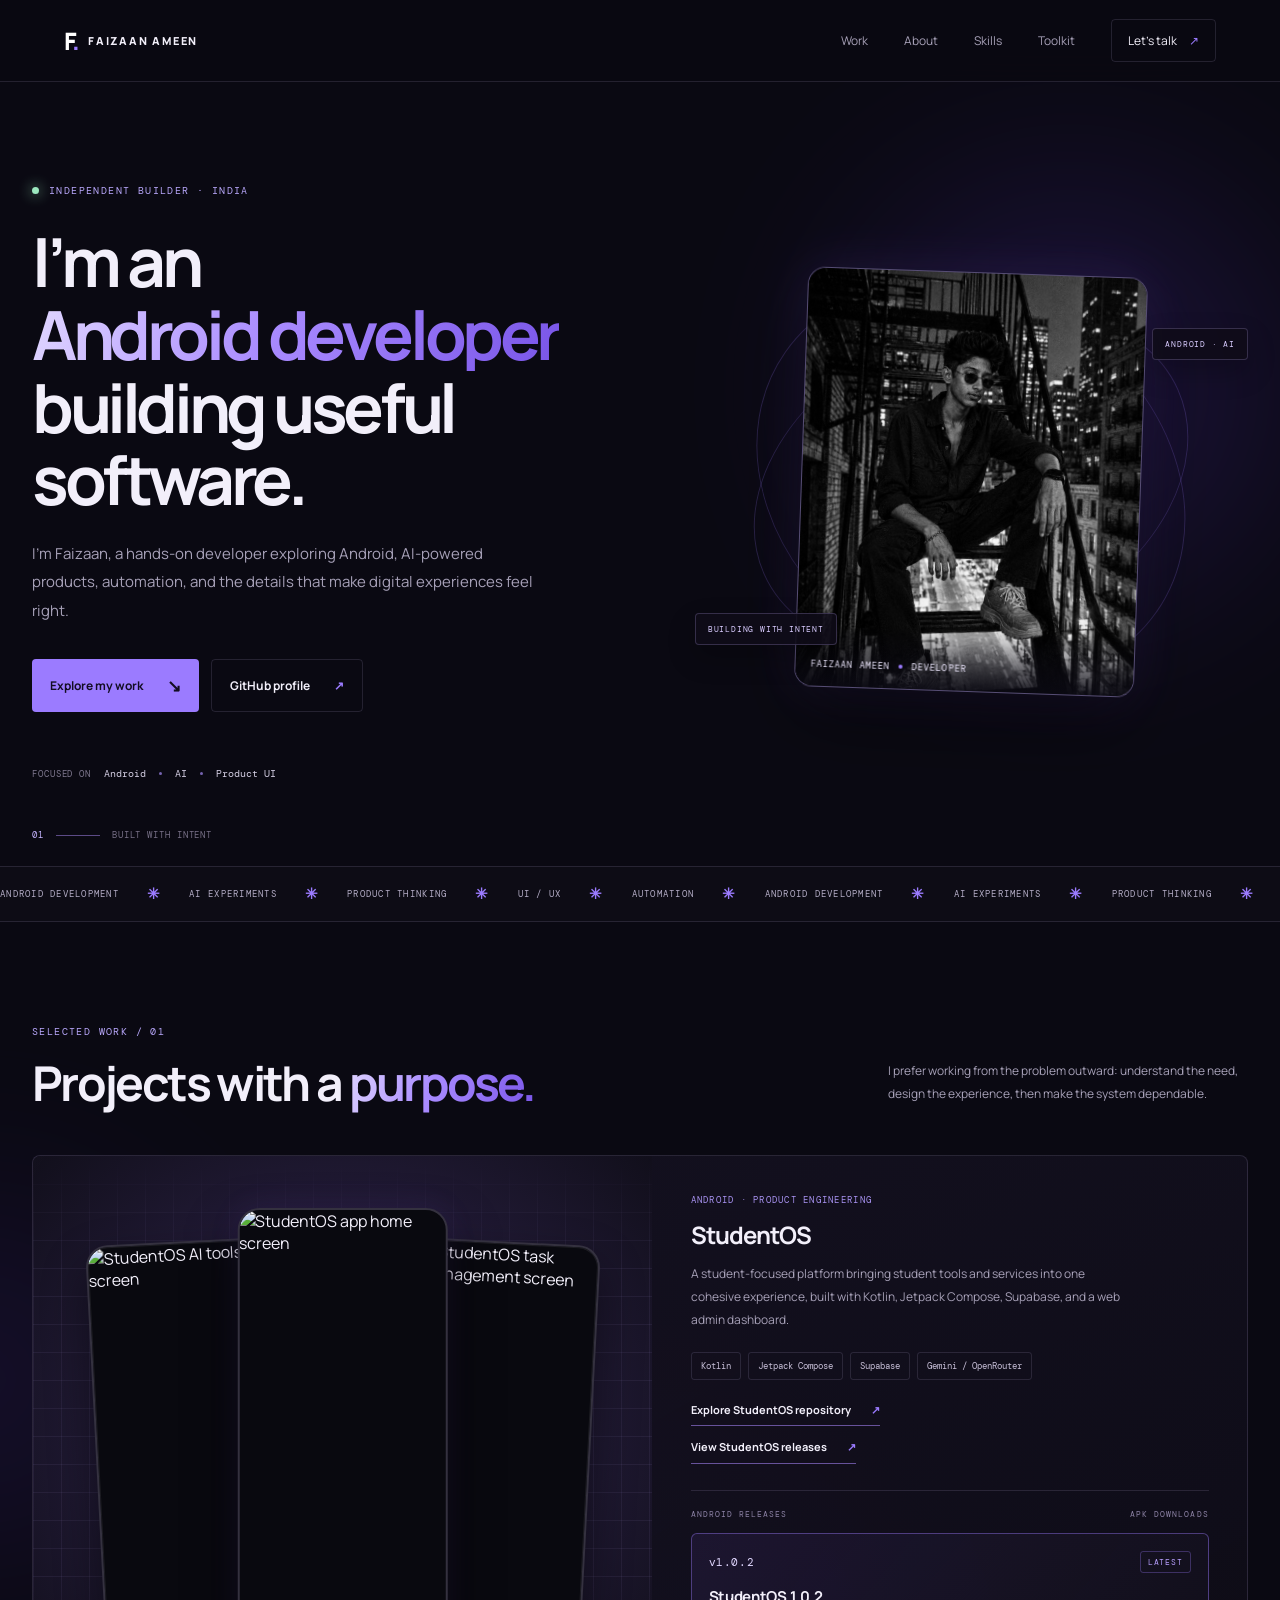
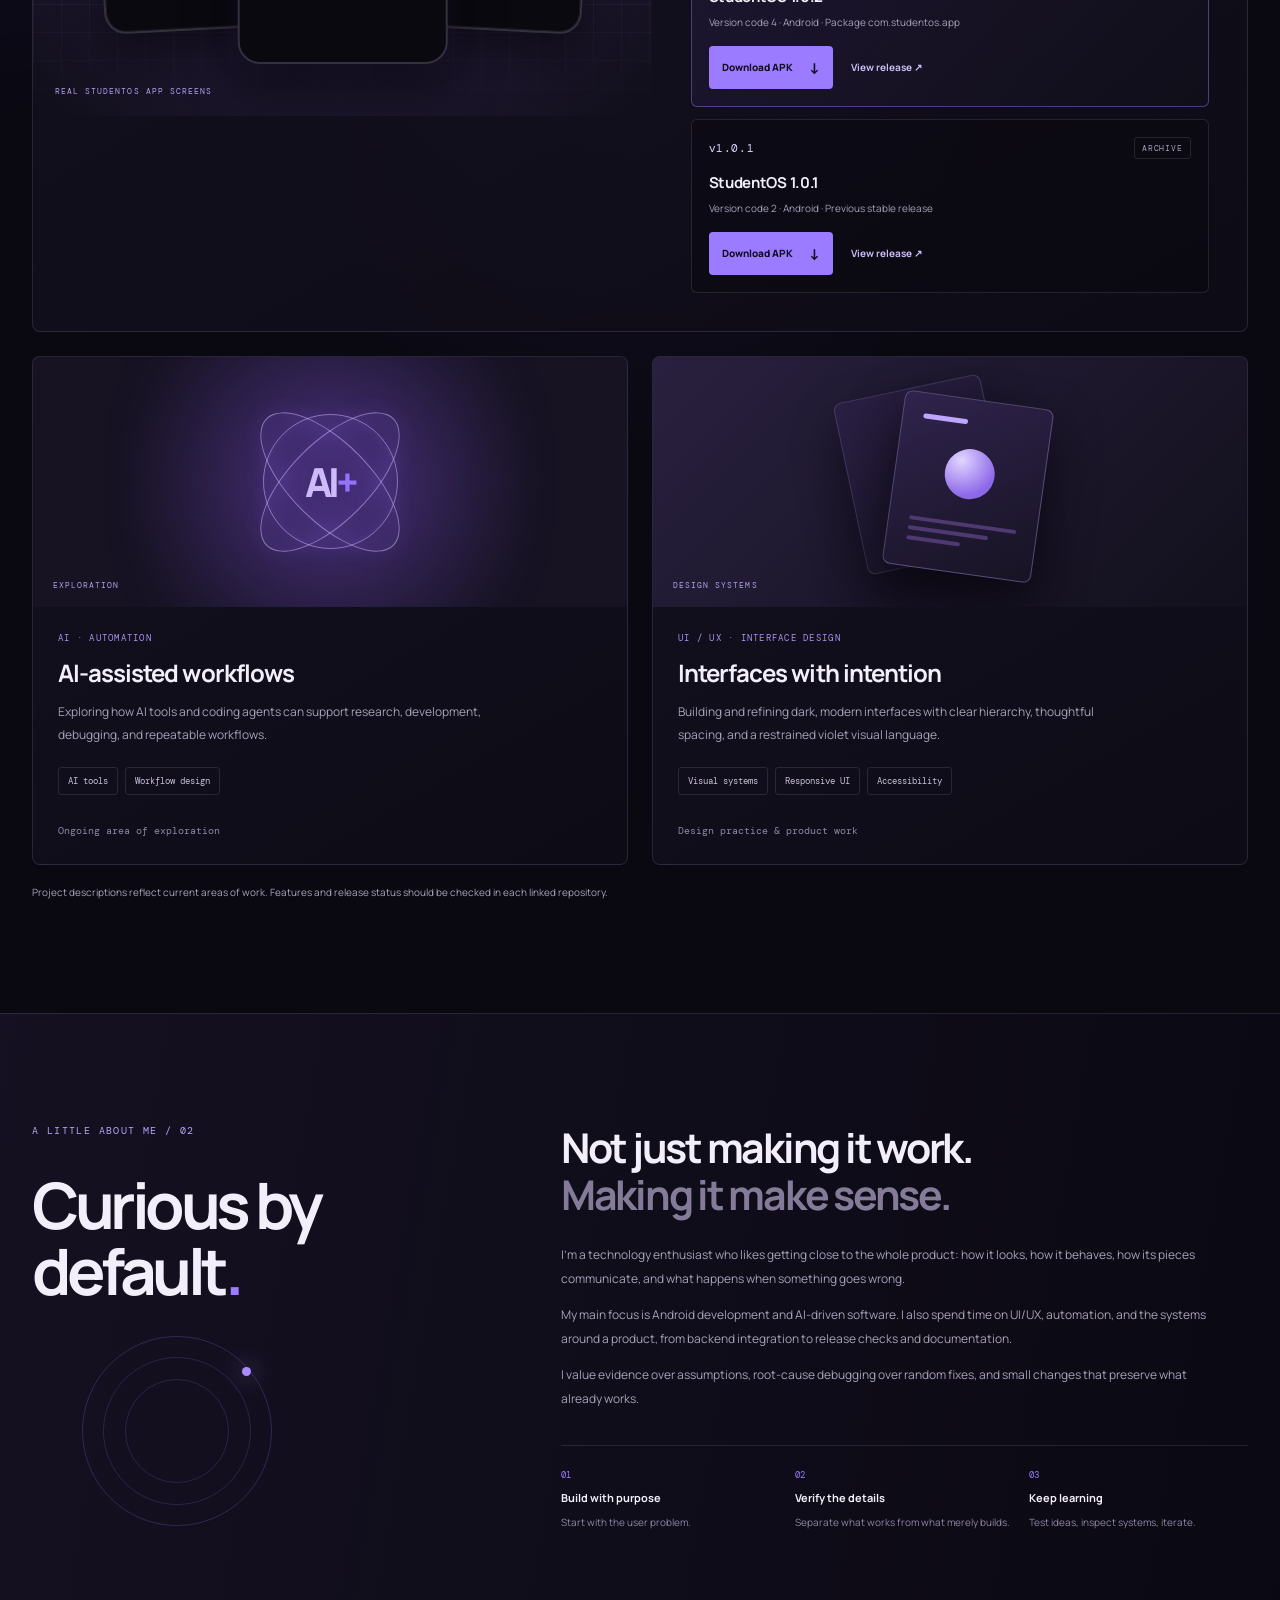
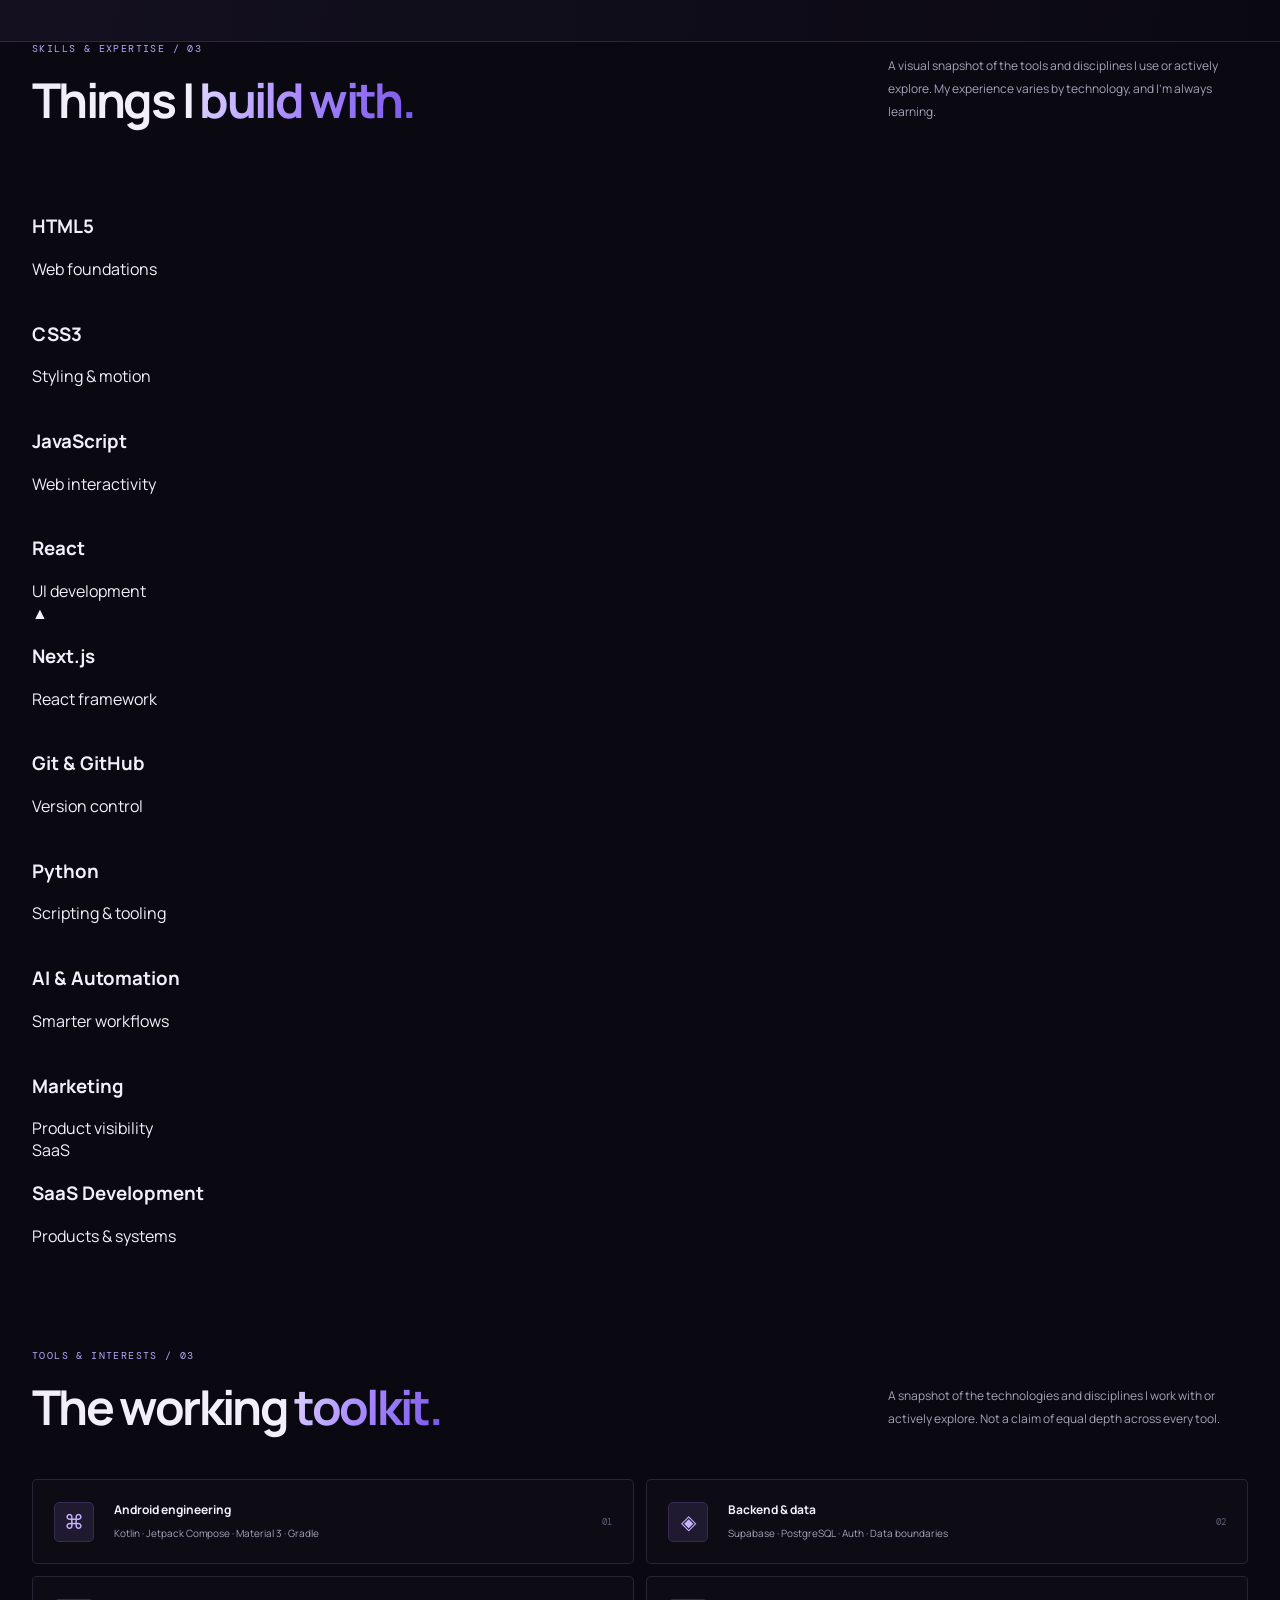
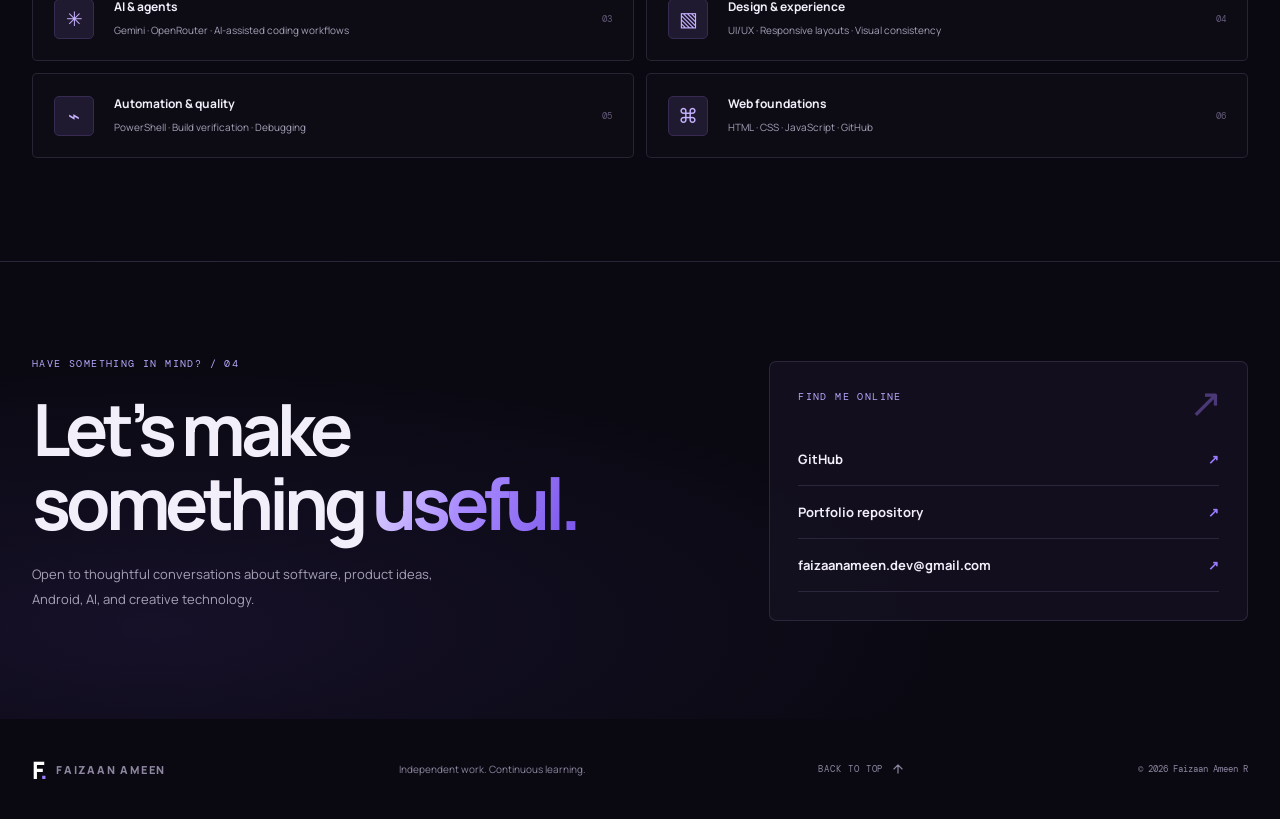
==== index.html @ b7fb7182 "Add animated skills and expertise section" ====
<!doctype html>
<html lang="en">
<head>
  <meta charset="utf-8">
  <meta name="viewport" content="width=device-width, initial-scale=1">
  <meta name="theme-color" content="#0a0912">
  <meta name="color-scheme" content="dark">
  <title>Faizaan Ameen R — Software Developer, AI Builder & Product Designer</title>
  <meta name="description" content="Faizaan Ameen R is a software developer and technology builder focused on Android apps, AI-powered tools, automation, and thoughtful digital experiences. Explore StudentOS and selected work.">
  <meta name="author" content="Faizaan Ameen R">
  <meta name="robots" content="index, follow, max-image-preview:large">
  <link rel="canonical" href="https://faizaan-ameen-r.vercel.app/">
  <link rel="icon" href="favicon.svg" type="image/svg+xml">
  <link rel="preconnect" href="https://fonts.googleapis.com">
  <link rel="preconnect" href="https://fonts.gstatic.com" crossorigin>
  <link href="https://fonts.googleapis.com/css2?family=DM+Mono:wght@400;500&family=Manrope:wght@400;500;600;700;800&display=swap" rel="stylesheet">
  <link rel="stylesheet" href="styles.css">
  <meta property="og:type" content="website">
  <meta property="og:title" content="Faizaan Ameen R — Building useful things with code">
  <meta property="og:description" content="Android development, AI experiments, automation, and product-focused UI/UX.">
  <meta property="og:url" content="https://faizaan-ameen-r.vercel.app/">
  <meta property="og:image" content="https://faizaan-ameen-r.vercel.app/social-preview.svg">
  <meta name="twitter:card" content="summary_large_image">
  <meta name="twitter:title" content="Faizaan Ameen R — Software Developer">
  <meta name="twitter:description" content="Building useful software across Android, AI, automation, and design.">
  <script type="application/ld+json">
  {
    "@context": "https://schema.org",
    "@type": "Person",
    "name": "Faizaan Ameen R",
    "url": "https://faizaan-ameen-r.vercel.app/",
    "description": "Software developer and technology enthusiast focused on Android development, AI projects, automation, and UI/UX design.",
    "knowsAbout": ["Android development", "Kotlin", "Jetpack Compose", "Artificial intelligence", "Software automation", "User interface design", "User experience design"],
    "sameAs": ["https://github.com/faizaanameenr", "https://github.com/faizaanameenr/Faizaan-Ameen"],
    "mainEntityOfPage": {"@type": "WebPage", "@id": "https://faizaan-ameen-r.vercel.app/"}
  }
  </script>
</head>
<body>
  <div class="ambient ambient-one"></div>
  <div class="ambient ambient-two"></div>
  <header class="topbar">
    <a class="brand" href="#home" aria-label="Faizaan Ameen R home"><span class="brand-mark">F<span>.</span></span><span>FAIZAAN AMEEN</span></a>
    <nav class="nav" id="nav">
      <a href="#work">Work</a><a href="#about">About</a><a href="#skills-expertise">Skills</a><a href="#toolkit">Toolkit</a><a href="#contact" class="nav-contact">Let’s talk <span>↗</span></a>
    </nav>
    <button class="menu-toggle" id="menu-toggle" aria-label="Toggle navigation" aria-expanded="false"><span></span><span></span></button>
  </header>
  <main>
    <section class="hero section-wrap" id="home">
      <div class="hero-copy">
        <div class="eyebrow"><span class="status-dot"></span> INDEPENDENT BUILDER · INDIA</div>
        <h1 class="hero-heading">I’m <span id="rotating-article">an</span> <span class="gradient-text role-rotator" id="rotating-role" aria-label="Android developer">Android developer</span><br>building useful software.</h1>
        <p class="hero-lede">I’m Faizaan, a hands-on developer exploring Android, AI-powered products, automation, and the details that make digital experiences feel right.</p>
        <div class="hero-actions"><a class="button button-primary" href="#work">Explore my work <span>↘</span></a><a class="button button-quiet" href="https://github.com/faizaanameenr" target="_blank" rel="noreferrer">GitHub profile <span>↗</span></a></div>
        <div class="hero-meta"><span>FOCUSED ON</span><span>Android</span><i></i><span>AI</span><i></i><span>Product UI</span></div>
      </div>
      <div class="hero-art hero-portrait" aria-label="Portrait of Faizaan Ameen">
        <span class="portrait-orbit portrait-orbit-one" aria-hidden="true"></span>
        <span class="portrait-orbit portrait-orbit-two" aria-hidden="true"></span>
        <div class="portrait-frame">
          <img src="images/faizaan-portrait.jpeg" alt="Faizaan Ameen, software developer" width="1023" height="1537" fetchpriority="high">
          <span class="portrait-caption">FAIZAAN AMEEN <i></i> DEVELOPER</span>
        </div>
        <span class="portrait-float portrait-float-top">ANDROID · AI</span>
        <span class="portrait-float portrait-float-bottom">BUILDING WITH INTENT</span>
      </div>
      <div class="hero-index"><span>01</span><span class="index-line"></span><span>BUILT WITH INTENT</span></div>
    </section>
    <section class="ticker" aria-label="Areas of interest"><div class="ticker-track"><span>ANDROID DEVELOPMENT</span><b>✳</b><span>AI EXPERIMENTS</span><b>✳</b><span>PRODUCT THINKING</span><b>✳</b><span>UI / UX</span><b>✳</b><span>AUTOMATION</span><b>✳</b><span>ANDROID DEVELOPMENT</span><b>✳</b><span>AI EXPERIMENTS</span><b>✳</b><span>PRODUCT THINKING</span><b>✳</b><span>UI / UX</span><b>✳</b><span>AUTOMATION</span><b>✳</b></div></section>
    <section class="section-wrap work-section" id="work">
      <div class="section-heading"><div><div class="eyebrow">SELECTED WORK / 01</div><h2>Projects with a <span class="gradient-text">purpose.</span></h2></div><p>I prefer working from the problem outward: understand the need, design the experience, then make the system dependable.</p></div>
      <div class="project-grid">
        <article class="project-card project-featured">
          <div class="project-visual student-visual student-showcase"><div class="visual-grid"></div><div class="student-device student-device-main"><img src="https://raw.githubusercontent.com/faizaanameenr/StudentOS/main/01_Home.png" alt="StudentOS app home screen" loading="lazy" decoding="async"></div><div class="student-device student-device-side"><img src="https://raw.githubusercontent.com/faizaanameenr/StudentOS/main/08_AI.png" alt="StudentOS AI tools screen" loading="lazy" decoding="async"></div><div class="student-device student-device-back"><img src="https://raw.githubusercontent.com/faizaanameenr/StudentOS/main/05_Tasks.png" alt="StudentOS task management screen" loading="lazy" decoding="async"></div><span class="visual-label">REAL STUDENTOS APP SCREENS</span></div>
          <div class="project-info"><div class="project-type">ANDROID · PRODUCT ENGINEERING</div><h3>StudentOS</h3><p>A student-focused platform bringing student tools and services into one cohesive experience, built with Kotlin, Jetpack Compose, Supabase, and a web admin dashboard.</p><div class="tag-row"><span>Kotlin</span><span>Jetpack Compose</span><span>Supabase</span><span>Gemini / OpenRouter</span></div>
            <div class="student-links"><a class="text-link" href="https://github.com/faizaanameenr/StudentOS" target="_blank" rel="noreferrer">Explore StudentOS repository <span>↗</span></a><a class="text-link" href="https://github.com/faizaanameenr/StudentOS/releases" target="_blank" rel="noopener noreferrer">View StudentOS releases <span>↗</span></a></div>
            <section class="release-list" aria-label="StudentOS Android releases"><div class="release-heading"><span>ANDROID RELEASES</span><span>APK DOWNLOADS</span></div>
              <article class="release-card release-current"><div class="release-topline"><span class="release-version">v1.0.2</span><span class="release-status">LATEST</span></div><h4>StudentOS 1.0.2</h4><p>Version code 4 · Android · Package com.studentos.app</p><div class="release-actions"><a class="release-download" href="https://github.com/faizaanameenr/StudentOS/releases/download/Release/StudentOS-v1.0.2-release.apk" download="StudentOS-v1.0.2-release.apk">Download APK <span>↓</span></a><a class="release-source" href="https://github.com/faizaanameenr/StudentOS/releases/tag/Release" target="_blank" rel="noopener noreferrer">View release ↗</a></div></article>
              <article class="release-card"><div class="release-topline"><span class="release-version">v1.0.1</span><span class="release-status release-archived">ARCHIVE</span></div><h4>StudentOS 1.0.1</h4><p>Version code 2 · Android · Previous stable release</p><div class="release-actions"><a class="release-download" href="https://github.com/faizaanameenr/StudentOS/releases/download/V1.0.1/StudentOS-v1.0.1-release.apk" download="StudentOS-v1.0.1-release.apk">Download APK <span>↓</span></a><a class="release-source" href="https://github.com/faizaanameenr/StudentOS/releases/tag/V1.0.1" target="_blank" rel="noopener noreferrer">View release ↗</a></div></article>
            </section>
          </div>
        </article>
        <article class="project-card"><div class="project-visual ai-visual"><div class="ai-glow"></div><div class="ai-orb orb-1"></div><div class="ai-orb orb-2"></div><div class="ai-orb orb-3"></div><div class="ai-center">AI<span>+</span></div><span class="visual-label">EXPLORATION</span></div><div class="project-info"><div class="project-type">AI · AUTOMATION</div><h3>AI-assisted workflows</h3><p>Exploring how AI tools and coding agents can support research, development, debugging, and repeatable workflows.</p><div class="tag-row"><span>AI tools</span><span>Workflow design</span></div><span class="project-note">Ongoing area of exploration</span></div></article>
        <article class="project-card"><div class="project-visual design-visual"><div class="design-panel panel-back"></div><div class="design-panel panel-front"><div class="design-top"></div><div class="design-circle"></div><div class="design-bars"><i></i><i></i><i></i></div></div><span class="visual-label">DESIGN SYSTEMS</span></div><div class="project-info"><div class="project-type">UI / UX · INTERFACE DESIGN</div><h3>Interfaces with intention</h3><p>Building and refining dark, modern interfaces with clear hierarchy, thoughtful spacing, and a restrained violet visual language.</p><div class="tag-row"><span>Visual systems</span><span>Responsive UI</span><span>Accessibility</span></div><span class="project-note">Design practice & product work</span></div></article>
      </div>
      <p class="disclaimer">Project descriptions reflect current areas of work. Features and release status should be checked in each linked repository.</p>
    </section>
    <section class="about-section" id="about"><div class="section-wrap about-layout"><div class="about-label"><div class="eyebrow">A LITTLE ABOUT ME / 02</div><div class="about-big">Curious by<br>default<span>.</span></div><div class="about-orbit"><div></div></div></div><div class="about-copy"><h2>Not just making it work.<br><span class="muted-heading">Making it make sense.</span></h2><p>I’m a technology enthusiast who likes getting close to the whole product: how it looks, how it behaves, how its pieces communicate, and what happens when something goes wrong.</p><p>My main focus is Android development and AI-driven software. I also spend time on UI/UX, automation, and the systems around a product, from backend integration to release checks and documentation.</p><p>I value evidence over assumptions, root-cause debugging over random fixes, and small changes that preserve what already works.</p><div class="principles"><div><span>01</span><strong>Build with purpose</strong><small>Start with the user problem.</small></div><div><span>02</span><strong>Verify the details</strong><small>Separate what works from what merely builds.</small></div><div><span>03</span><strong>Keep learning</strong><small>Test ideas, inspect systems, iterate.</small></div></div></div></div></section>
    <section class="section-wrap skills-section" id="skills-expertise">
      <div class="section-heading"><div><div class="eyebrow">SKILLS & EXPERTISE / 03</div><h2>Things I <span class="gradient-text">build with.</span></h2></div><p>A visual snapshot of the tools and disciplines I use or actively explore. My experience varies by technology, and I’m always learning.</p></div>
      <div class="skills-grid" aria-label="Skills and technologies">
        <article class="skill-tile"><div class="skill-icon-wrap"><img src="https://shayan-c.vercel.app/assets/html-DPYytYxG.gif" alt="" loading="lazy"></div><h3>HTML5</h3><span>Web foundations</span></article>
        <article class="skill-tile"><div class="skill-icon-wrap"><img src="https://shayan-c.vercel.app/assets/css-B-6ZHJJo.gif" alt="" loading="lazy"></div><h3>CSS3</h3><span>Styling & motion</span></article>
        <article class="skill-tile"><div class="skill-icon-wrap"><img src="https://shayan-c.vercel.app/assets/js-CNM2BHZq.gif" alt="" loading="lazy"></div><h3>JavaScript</h3><span>Web interactivity</span></article>
        <article class="skill-tile"><div class="skill-icon-wrap"><img src="https://shayan-c.vercel.app/assets/react-uiZ1g1cn.gif" alt="" loading="lazy"></div><h3>React</h3><span>UI development</span></article>
        <article class="skill-tile"><div class="skill-icon-wrap skill-icon-text" aria-hidden="true">▲</div><h3>Next.js</h3><span>React framework</span></article>
        <article class="skill-tile"><div class="skill-icon-wrap"><img src="https://shayan-c.vercel.app/assets/git-EvqYwX1L.gif" alt="" loading="lazy"></div><h3>Git & GitHub</h3><span>Version control</span></article>
        <article class="skill-tile"><div class="skill-icon-wrap"><img src="https://shayan-c.vercel.app/assets/python-BorJmzTp.gif" alt="" loading="lazy"></div><h3>Python</h3><span>Scripting & tooling</span></article>
        <article class="skill-tile"><div class="skill-icon-wrap"><img src="https://shayan-c.vercel.app/assets/automation-Kkie59Uw.gif" alt="" loading="lazy"></div><h3>AI & Automation</h3><span>Smarter workflows</span></article>
        <article class="skill-tile"><div class="skill-icon-wrap"><img src="https://shayan-c.vercel.app/assets/marketing-Ho-eUOgy.gif" alt="" loading="lazy"></div><h3>Marketing</h3><span>Product visibility</span></article>
        <article class="skill-tile"><div class="skill-icon-wrap skill-icon-text skill-icon-saas" aria-hidden="true">SaaS</div><h3>SaaS Development</h3><span>Products & systems</span></article>
      </div>
    </section>
    <section class="section-wrap toolkit-section" id="toolkit"><div class="section-heading"><div><div class="eyebrow">TOOLS & INTERESTS / 03</div><h2>The working <span class="gradient-text">toolkit.</span></h2></div><p>A snapshot of the technologies and disciplines I work with or actively explore. Not a claim of equal depth across every tool.</p></div><div class="toolkit-grid"><div class="toolkit-card"><div class="tool-icon">⌘</div><div><h3>Android engineering</h3><p>Kotlin · Jetpack Compose · Material 3 · Gradle</p></div><span>01</span></div><div class="toolkit-card"><div class="tool-icon">◈</div><div><h3>Backend & data</h3><p>Supabase · PostgreSQL · Auth · Data boundaries</p></div><span>02</span></div><div class="toolkit-card"><div class="tool-icon">✳</div><div><h3>AI & agents</h3><p>Gemini · OpenRouter · AI-assisted coding workflows</p></div><span>03</span></div><div class="toolkit-card"><div class="tool-icon">▧</div><div><h3>Design & experience</h3><p>UI/UX · Responsive layouts · Visual consistency</p></div><span>04</span></div><div class="toolkit-card"><div class="tool-icon">⌁</div><div><h3>Automation & quality</h3><p>PowerShell · Build verification · Debugging</p></div><span>05</span></div><div class="toolkit-card"><div class="tool-icon">⌘</div><div><h3>Web foundations</h3><p>HTML · CSS · JavaScript · GitHub</p></div><span>06</span></div></div></section>
    <section class="contact-section" id="contact"><div class="section-wrap contact-layout"><div><div class="eyebrow">HAVE SOMETHING IN MIND? / 04</div><h2>Let’s make<br>something <span class="gradient-text">useful.</span></h2><p>Open to thoughtful conversations about software, product ideas, Android, AI, and creative technology.</p></div><div class="contact-panel"><span class="contact-orb">↗</span><div class="contact-panel-label">FIND ME ONLINE</div><a href="https://github.com/faizaanameenr" target="_blank" rel="noreferrer">GitHub <span>↗</span></a><a href="https://github.com/faizaanameenr/Faizaan-Ameen" target="_blank" rel="noreferrer">Portfolio repository <span>↗</span></a><a class="contact-email" href="mailto:faizaanameen.dev@gmail.com">faizaanameen.dev@gmail.com <span>↗</span></a></div></div></section>
  </main>
  <footer class="footer section-wrap"><a class="brand" href="#home"><span class="brand-mark">F<span>.</span></span><span>FAIZAAN AMEEN</span></a><span>Independent work. Continuous learning.</span><a href="#home" class="back-to-top">BACK TO TOP <svg aria-hidden="true" viewBox="0 0 24 24" width="14" height="14" fill="none" stroke="currentColor" stroke-width="2" stroke-linecap="round" stroke-linejoin="round"><path d="M12 19V5M5 12l7-7 7 7"/></svg></a><small>© <span id="year"></span> Faizaan Ameen R</small></footer>
  <script src="script.js"></script>
</body>
</html>
---- styles.css ----
@import url('https://fonts.googleapis.com/css2?family=DM+Mono:wght@400;500&family=Manrope:wght@400;500;600;700;800&display=swap');
:root{--bg:#0a0912;--panel:#13111e;--panel2:#191526;--line:rgba(214,202,255,.13);--text:#f2effa;--muted:#a7a1b8;--violet:#9b7bff;--violet2:#6d4ce3;--mint:#c7f5dc;--mono:'DM Mono',monospace;--sans:'Manrope',sans-serif}
*{box-sizing:border-box}html{scroll-behavior:smooth;scroll-padding-top:100px}body{margin:0;background:var(--bg);color:var(--text);font-family:var(--sans);overflow-x:hidden}a{color:inherit;text-decoration:none}::selection{background:#6f50d8;color:white}.ambient{position:absolute;pointer-events:none;filter:blur(100px);opacity:.18;z-index:-1;border-radius:50%}.ambient-one{width:420px;height:420px;right:0;top:180px;background:#6339d8}.ambient-two{width:360px;height:360px;left:-200px;top:1200px;background:#482a98}.topbar{height:82px;padding:0 max(5vw,24px);display:flex;align-items:center;justify-content:space-between;border-bottom:1px solid var(--line);position:sticky;top:0;z-index:10;background:rgba(10,9,18,.82);backdrop-filter:blur(20px)}.brand{display:inline-flex;align-items:center;gap:11px;font-size:11px;letter-spacing:.16em;font-weight:800}.brand-mark{font-size:24px;letter-spacing:-.1em;color:#fff}.brand-mark span{color:var(--violet)}.nav{display:flex;align-items:center;gap:36px;color:var(--muted);font-size:12px}.nav a{transition:color .2s}.nav a:hover,.nav a:focus-visible{color:white}.nav-contact{padding:12px 16px;border:1px solid var(--line);border-radius:4px;color:var(--text)!important}.nav-contact span{color:var(--violet);margin-left:10px}.menu-toggle{display:none;background:none;border:0}.section-wrap{width:min(1160px,90%);margin-inline:auto}.hero{min-height:690px;padding:110px 0 80px;display:grid;grid-template-columns:1.08fr .92fr;align-items:center;position:relative}.eyebrow,.tiny-label,.project-type,.contact-panel-label{font-family:var(--mono);font-size:10px;letter-spacing:.14em;color:#b7a6f9}.eyebrow{display:flex;align-items:center;gap:10px}.status-dot{width:7px;height:7px;background:#9ce8bf;border-radius:50%;box-shadow:0 0 14px #9ce8bf}.hero h1{font-size:clamp(46px,6.2vw,78px);line-height:1.07;letter-spacing:-.065em;margin:28px 0 24px;font-weight:700}.gradient-text{background:linear-gradient(110deg,#e1d7ff 0%,#a98bff 45%,#7955e8 100%);-webkit-background-clip:text;background-clip:text;color:transparent}.hero-lede{font-size:15px;line-height:1.9;color:var(--muted);max-width:510px}.hero-actions{display:flex;gap:12px;margin-top:34px;flex-wrap:wrap}.button{display:inline-flex;align-items:center;gap:24px;padding:15px 18px;font-size:12px;font-weight:700;border-radius:4px;transition:transform .2s,border-color .2s}.button:hover{transform:translateY(-2px)}.button-primary{background:var(--violet);color:#120d22}.button-primary span{font-size:17px}.button-quiet{border:1px solid var(--line);color:var(--text)}.button-quiet span{color:var(--violet)}.hero-meta{display:flex;align-items:center;gap:13px;margin-top:55px;font-family:var(--mono);font-size:10px;color:#d6d0e5}.hero-meta>span:first-child{color:#7f788f;font-size:9px;letter-spacing:.1em}.hero-meta i{width:3px;height:3px;background:#7563b0;border-radius:50%}.hero-art{height:420px;position:relative;display:grid;place-items:center}.orbit{position:absolute;border:1px solid rgba(170,143,255,.2);border-radius:50%;transform:rotate(-28deg)}.orbit-a{width:390px;height:250px}.orbit-b{width:300px;height:400px;transform:rotate(44deg)}.core-card{position:relative;z-index:2;width:280px;min-height:300px;padding:20px;background:linear-gradient(145deg,rgba(37,31,57,.94),rgba(17,14,27,.96));border:1px solid rgba(194,174,255,.28);border-radius:10px;box-shadow:0 25px 100px rgba(93,61,196,.2),inset 0 1px rgba(255,255,255,.05);transform:rotate(3deg)}.core-top,.core-bottom{display:flex;justify-content:space-between;align-items:center}.tiny-label{font-size:8px;letter-spacing:.1em}.live-pill{font:8px var(--mono);color:#a4e4c0;border:1px solid rgba(164,228,192,.2);padding:5px 7px;border-radius:20px}.live-pill b{display:inline-block;width:5px;height:5px;border-radius:50%;background:#a4e4c0;margin-right:5px}.core-symbol{font-size:74px;font-weight:800;letter-spacing:-.12em;margin-top:32px;line-height:1;background:linear-gradient(145deg,#fff,#9b7bff 70%);color:transparent;background-clip:text}.core-symbol span{font-size:30px;letter-spacing:-.05em}.core-title{font-size:19px;font-weight:800;margin-top:16px}.core-card p{font-size:10px;color:var(--muted);line-height:1.7}.core-line{height:3px;background:#312746;margin:24px 0 17px;border-radius:5px;overflow:hidden}.core-line span{display:block;width:62%;height:100%;background:linear-gradient(90deg,#7552df,#c1a9ff)}.core-bottom{font:8px var(--mono);color:#827b98;letter-spacing:.05em}.float-tag{position:absolute;z-index:3;font:9px var(--mono);letter-spacing:.08em;background:#171323;border:1px solid var(--line);padding:11px 13px;border-radius:3px;box-shadow:0 12px 30px #08060e}.tag-one{top:64px;left:4px;transform:rotate(-5deg)}.tag-two{right:-3px;bottom:64px;transform:rotate(4deg)}.art-cross{position:absolute;color:#a48aff;font-size:24px}.cross-one{top:34px;right:70px}.cross-two{bottom:52px;left:35px;font-size:16px}.hero-index{position:absolute;bottom:25px;left:0;display:flex;align-items:center;gap:12px;color:#777087;font:9px var(--mono);letter-spacing:.1em}.hero-index>span:first-child{color:#c6b5ff}.index-line{height:1px;width:44px;background:#5c4b87}.ticker{border-block:1px solid var(--line);overflow:hidden;background:rgba(255,255,255,.012);padding:17px 0}.ticker-track{display:flex;align-items:center;justify-content:space-around;gap:28px;min-width:950px;white-space:nowrap;font:9px var(--mono);letter-spacing:.14em;color:#b4adc6;animation:marquee 38s linear infinite}.ticker-track b{color:var(--violet);font-size:15px}@keyframes marquee{to{transform:translateX(-22%)}}.work-section{padding:115px 0}.section-heading{display:flex;justify-content:space-between;align-items:end;gap:40px;margin-bottom:45px}.section-heading h2,.about-copy h2{font-size:clamp(32px,4vw,48px);letter-spacing:-.055em;line-height:1.15;margin:17px 0 0}.section-heading>p{max-width:360px;color:var(--muted);font-size:12px;line-height:1.9;margin:0 0 4px}.project-grid{display:grid;grid-template-columns:1fr 1fr;gap:20px}.project-card{border:1px solid var(--line);background:linear-gradient(150deg,rgba(24,20,37,.8),rgba(14,12,22,.85));border-radius:8px;overflow:hidden;transition:transform .25s,border-color .25s}.project-card:hover{transform:translateY(-4px);border-color:rgba(173,146,255,.4)}.project-featured{grid-column:1/-1;display:grid;grid-template-columns:1.05fr .95fr}.project-visual{height:250px;position:relative;overflow:hidden;display:grid;place-items:center;background:#171323}.project-featured .project-visual{height:auto;min-height:360px}.student-visual{background:radial-gradient(ellipse at 50% 40%,#3e2c69 0%,#201a34 40%,#13101e 80%)}.visual-grid{position:absolute;inset:0;background-image:linear-gradient(rgba(198,176,255,.07) 1px,transparent 1px),linear-gradient(90deg,rgba(198,176,255,.07) 1px,transparent 1px);background-size:28px 28px;mask-image:linear-gradient(transparent,#000 20%,#000 75%,transparent)}.student-window{position:relative;z-index:1;width:76%;height:220px;border:1px solid rgba(213,197,255,.28);background:rgba(16,13,27,.9);border-radius:8px;box-shadow:0 30px 60px #0b0815;transform:perspective(900px) rotateY(-8deg) rotateX(3deg)}.window-bar{height:30px;border-bottom:1px solid var(--line);display:flex;align-items:center;gap:5px;padding:0 10px}.window-bar i{width:5px;height:5px;background:#7d699f;border-radius:50%}.window-bar span{font:8px var(--mono);color:#847b9a;margin-left:8px}.window-body{display:flex;height:calc(100% - 30px)}.window-sidebar{width:40px;border-right:1px solid var(--line);padding:14px 10px;display:flex;flex-direction:column;gap:13px}.window-sidebar b{height:17px;width:17px;background:linear-gradient(135deg,#c4afff,#7852dc);border-radius:5px;margin-bottom:10px}.window-sidebar i{height:4px;width:17px;background:#3a304e;border-radius:3px}.window-content{padding:23px 20px;flex:1}.window-content small{font:7px var(--mono);color:#a88aff;letter-spacing:.1em}.window-content strong{display:block;font-size:23px;line-height:1.2;letter-spacing:-.05em;margin-top:12px}.mini-cards{display:flex;gap:7px;margin-top:19px}.mini-cards span{height:35px;flex:1;border:1px solid #332746;border-radius:4px;background:linear-gradient(145deg,#241b36,#171323)}.visual-label{position:absolute;left:20px;bottom:17px;font:8px var(--mono);letter-spacing:.13em;color:#b1a0e8}.project-info{padding:25px}.project-featured .project-info{padding:35px;align-self:center}.project-type{font-size:9px;color:#a993f3}.project-info h3{font-size:24px;letter-spacing:-.04em;margin:12px 0}.project-info p{font-size:12px;line-height:1.9;color:var(--muted);margin:0 0 20px}.tag-row{display:flex;flex-wrap:wrap;gap:7px;margin-bottom:22px}.tag-row span{font:9px var(--mono);color:#c7bfd8;border:1px solid var(--line);border-radius:3px;padding:7px 9px}.text-link{font-size:11px;font-weight:700;display:inline-flex;gap:20px;border-bottom:1px solid #67529b;padding-bottom:7px}.text-link span{color:var(--violet)}.project-note{font:10px var(--mono);color:#8f87a4}.ai-visual{background:radial-gradient(circle at 50% 50%,#38265d,#171323 65%)}.ai-glow{position:absolute;width:180px;height:180px;background:#8053df;filter:blur(70px);opacity:.3}.ai-orb{position:absolute;border-radius:50%;border:1px solid rgba(209,187,255,.55);box-shadow:inset 0 0 35px rgba(147,109,255,.18),0 0 25px rgba(147,109,255,.1)}.orb-1{width:135px;height:135px}.orb-2{width:180px;height:80px;transform:rotate(45deg)}.orb-3{width:180px;height:80px;transform:rotate(-45deg)}.ai-center{font-size:40px;font-weight:800;letter-spacing:-.1em;color:#e4d9ff}.ai-center span{color:#9d7cff}.design-visual{background:linear-gradient(135deg,#29203f,#12101c)}.design-panel{position:absolute;width:150px;height:175px;border:1px solid rgba(201,180,255,.3);border-radius:8px;background:linear-gradient(150deg,#30234d,#171323);box-shadow:0 25px 50px #0c0913}.panel-back{transform:translate(-26px,-7px) rotate(-12deg);opacity:.65}.panel-front{transform:translate(18px,5px) rotate(8deg);padding:20px}.design-top{width:45px;height:5px;border-radius:5px;background:#bda6ff}.design-circle{width:50px;height:50px;border-radius:50%;background:radial-gradient(circle at 30% 25%,#e1d6ff,#8d68e9 70%);margin:24px auto}.design-bars{display:flex;flex-direction:column;gap:6px}.design-bars i{height:4px;border-radius:4px;background:#4e3a70}.design-bars i:nth-child(2){width:75%}.design-bars i:nth-child(3){width:50%}.disclaimer{font-size:10px;line-height:1.8;color:#777087;margin-top:18px}.about-section{border-block:1px solid var(--line);background:linear-gradient(100deg,rgba(29,23,46,.55),rgba(11,9,18,.4));padding:110px 0}.about-layout{display:grid;grid-template-columns:.8fr 1.2fr;gap:90px}.about-label{position:relative;min-height:400px}.about-big{font-size:clamp(42px,5vw,64px);line-height:1.03;letter-spacing:-.07em;font-weight:700;margin-top:35px;position:relative;z-index:1}.about-big span{color:var(--violet)}.about-orbit{position:absolute;width:190px;height:190px;border:1px solid rgba(162,132,255,.22);border-radius:50%;bottom:5px;left:50px}.about-orbit:before,.about-orbit:after{content:"";position:absolute;inset:20px;border:1px solid rgba(162,132,255,.18);border-radius:50%}.about-orbit:after{inset:42px}.about-orbit div{position:absolute;width:9px;height:9px;top:30px;right:20px;border-radius:50%;background:#a98cff;box-shadow:0 0 25px #a98cff}.about-copy h2{font-size:clamp(28px,3.5vw,41px);margin:0 0 25px}.muted-heading{color:#847b98}.about-copy>p{font-size:12px;line-height:2;color:var(--muted);max-width:650px}.principles{display:grid;grid-template-columns:repeat(3,1fr);gap:15px;border-top:1px solid var(--line);margin-top:34px;padding-top:23px}.principles div{display:flex;flex-direction:column;gap:9px}.principles span{font:9px var(--mono);color:var(--violet)}.principles strong{font-size:11px}.principles small{font-size:10px;color:#8f87a4;line-height:1.7}.toolkit-section{padding:110px 0}.toolkit-grid{display:grid;grid-template-columns:1fr 1fr;gap:10px}.toolkit-card{display:grid;grid-template-columns:45px 1fr auto;gap:15px;align-items:center;padding:21px;border:1px solid var(--line);border-radius:5px;background:rgba(255,255,255,.015);transition:background .2s,border-color .2s}.toolkit-card:hover{background:rgba(143,111,234,.06);border-color:rgba(173,146,255,.3)}.tool-icon{width:40px;height:40px;display:grid;place-items:center;background:#201a31;border:1px solid #382b53;border-radius:5px;color:#c6b2ff;font-size:20px}.toolkit-card h3{font-size:12px;margin:0 0 7px}.toolkit-card p{font-size:10px;color:var(--muted);margin:0;line-height:1.7}.toolkit-card>span{font:9px var(--mono);color:#655b79}.contact-section{padding:95px 0;border-top:1px solid var(--line);background:radial-gradient(ellipse at 12% 80%,rgba(96,62,175,.14),transparent 50%)}.contact-layout{display:grid;grid-template-columns:1.2fr .8fr;gap:70px;align-items:center}.contact-layout h2{font-size:clamp(48px,6vw,72px);line-height:1.03;letter-spacing:-.07em;margin:22px 0}.contact-layout>div:first-child>p{max-width:430px;color:var(--muted);font-size:13px;line-height:1.9}.contact-panel{position:relative;padding:28px;border:1px solid var(--line);background:rgba(21,17,33,.8);border-radius:7px;overflow:hidden}.contact-orb{position:absolute;right:24px;top:12px;font-size:40px;color:#6b50a7;opacity:.65}.contact-panel-label{margin-bottom:30px}.contact-panel>a{display:flex;justify-content:space-between;align-items:center;padding:17px 0;border-bottom:1px solid var(--line);font-size:13px;font-weight:700}.contact-panel>a span{color:var(--violet)}.contact-panel>p{font-size:10px;color:#8d849f;line-height:1.8;margin:20px 0 0}.footer{min-height:100px;display:flex;align-items:center;justify-content:space-between;gap:20px;color:#8e869f;font-size:10px}.footer>a:nth-of-type(2){font:9px var(--mono);letter-spacing:.1em}.footer small{font:9px var(--mono)}@media(max-width:800px){.topbar{height:70px}.nav{gap:20px}.hero{grid-template-columns:1fr;padding-top:80px;min-height:unset}.hero-copy{position:relative;z-index:2}.hero-art{height:370px;margin-top:30px}.hero-index{bottom:15px}.project-featured{grid-template-columns:1fr}.project-featured .project-visual{min-height:300px}.project-featured .project-info{padding:26px}.about-layout{grid-template-columns:1fr;gap:35px}.about-label{min-height:230px}.about-orbit{width:150px;height:150px;left:auto;right:30px;bottom:-10px}.about-copy h2{margin-top:0}.contact-layout{gap:35px}.footer{flex-wrap:wrap;padding-block:25px}.footer>span{display:none}}@media(max-width:560px){.topbar{padding-inline:5%}.brand{font-size:9px}.menu-toggle{display:flex;flex-direction:column;gap:5px;padding:10px;z-index:12}.menu-toggle span{width:22px;height:1px;background:#eee}.nav{display:none;position:absolute;top:69px;left:0;right:0;padding:22px 5%;background:#100d1a;border-bottom:1px solid var(--line);flex-direction:column;align-items:stretch;gap:0}.nav.open{display:flex}.nav a{padding:14px 0}.nav .nav-contact{padding:14px;margin-top:7px}.hero{padding-top:65px}.hero h1{font-size:clamp(42px,12vw,62px)}.hero-lede{font-size:13px}.hero-meta{flex-wrap:wrap;margin-top:38px}.hero-art{height:330px;margin-inline:-15px}.orbit-a{width:320px;height:210px}.orbit-b{height:310px;width:230px}.core-card{width:245px;min-height:280px}.tag-one{left:4px;top:30px}.tag-two{right:0;bottom:30px}.work-section,.toolkit-section{padding:75px 0}.section-heading{display:block;margin-bottom:30px}.section-heading>p{margin-top:18px}.project-grid{grid-template-columns:1fr}.project-featured{grid-column:auto}.project-featured .project-visual{min-height:270px}.project-info{padding:22px}.project-info h3{font-size:21px}.about-section{padding:75px 0}.about-layout{gap:20px}.about-label{min-height:210px}.about-big{font-size:50px;margin-top:25px}.principles{grid-template-columns:1fr;gap:18px}.principles div{display:grid;grid-template-columns:24px 1fr;gap:5px 10px}.principles span{grid-row:span 2}.principles small{grid-column:2}.toolkit-grid{grid-template-columns:1fr}.toolkit-card{padding:16px;grid-template-columns:40px 1fr auto}.toolkit-card p{font-size:9px}.contact-section{padding:75px 0}.contact-layout{grid-template-columns:1fr;gap:35px}.contact-layout h2{font-size:55px}.footer{justify-content:space-between}.footer small{width:100%;padding-top:10px;border-top:1px solid var(--line)}}@media(prefers-reduced-motion:reduce){*,*::before,*::after{scroll-behavior:auto!important;animation-duration:.01ms!important;animation-iteration-count:1!important;transition-duration:.01ms!important}}


/* Motion layer: progressively enhanced, touch-friendly, and reduced-motion aware. */
:root { --pointer-x: 50%; --pointer-y: 30%; }
body { background-image: radial-gradient(600px circle at var(--pointer-x) var(--pointer-y), rgba(139,92,246,.075), transparent 62%); }
a, button, .project-card, .toolkit-card { -webkit-tap-highlight-color: transparent; }
a:focus-visible, button:focus-visible { outline: 2px solid #b6a0ff; outline-offset: 4px; }
.motion-reveal { opacity: 0; transform: translate3d(0, 22px, 0); transition: opacity .7s cubic-bezier(.2,.75,.2,1), transform .7s cubic-bezier(.2,.75,.2,1); transition-delay: var(--reveal-delay, 0ms); }
.motion-reveal.is-visible { opacity: 1; transform: translate3d(0,0,0); }
.hero-art { transform-style: preserve-3d; }
.core-card { animation: card-breathe 7s ease-in-out infinite; will-change: transform; }
.orbit-a { animation: orbit-drift 18s ease-in-out infinite alternate; }
.orbit-b { animation: orbit-drift 22s ease-in-out infinite alternate-reverse; }
.project-visual { overflow: hidden; }
.project-visual::after { content: ""; position:absolute; inset:-60% -30%; pointer-events:none; background: linear-gradient(110deg, transparent 40%, rgba(255,255,255,.055) 50%, transparent 60%); transform:translateX(-60%) rotate(8deg); transition:transform .9s ease; }
.project-card:hover .project-visual::after { transform:translateX(60%) rotate(8deg); }
.project-card, .toolkit-card { transition: transform .28s ease, border-color .28s ease, box-shadow .28s ease; }
.project-card:hover { border-color:rgba(167,139,250,.45); box-shadow:0 22px 70px rgba(0,0,0,.2); }
.toolkit-card:hover { transform:translateY(-3px); border-color:rgba(167,139,250,.35); }
.button { transition:transform .2s ease, box-shadow .2s ease, background .2s ease; }
.button:hover { transform:translateY(-2px); box-shadow:0 10px 28px rgba(139,92,246,.18); }
@keyframes card-breathe { 0%,100% { transform:translateY(0) rotateX(0deg) rotateY(0deg); } 50% { transform:translateY(-7px) rotateX(1deg) rotateY(-1deg); } }
@keyframes orbit-drift { from { translate:0 -5px; rotate:-2deg; } to { translate:0 8px; rotate:2deg; } }
@media (max-width: 760px) {
  body { background-image: radial-gradient(360px circle at var(--pointer-x) var(--pointer-y), rgba(139,92,246,.06), transparent 65%); }
  .motion-reveal { transform:translate3d(0,14px,0); transition-duration:.48s; }
  .project-card:active, .toolkit-card:active { transform:scale(.99); }
  .core-card { animation-duration:9s; }
}
@media (hover:none), (pointer:coarse) {
  .project-card:hover { box-shadow:none; }
  .project-visual::after { display:none; }
}
@media (prefers-reduced-motion: reduce) {
  .motion-reveal { opacity:1!important; transform:none!important; transition:none!important; }
  .core-card,.orbit-a,.orbit-b { animation:none!important; }
  .project-card,.toolkit-card,.button { transition:none!important; }
  body { background-image:none; }
}


/* Rotating hero role */
.hero-heading { max-width: 760px; }
.role-rotator { display:inline-block; min-width:0; white-space:nowrap; transform-origin:50% 80%; }
.role-rotator.role-exit { opacity:0; transform:translateY(9px); filter:blur(3px); }
.role-rotator.role-enter { animation: role-enter .42s cubic-bezier(.2,.75,.2,1) both; }
@keyframes role-enter { from { opacity:0; transform:translateY(-9px); filter:blur(3px); } to { opacity:1; transform:translateY(0); filter:blur(0); } }
@media(max-width:760px) {
 .hero-heading { max-width:100%; }
 .role-rotator { white-space:normal; }
}
@media(prefers-reduced-motion:reduce) {
 .role-rotator.role-exit { opacity:1; transform:none; filter:none; }
 .role-rotator.role-enter { animation:none; }
}


/* StudentOS project links and vertically stacked APK releases */
.student-links{display:flex;flex-direction:column;align-items:flex-start;gap:13px;margin:2px 0 26px}
.student-links .text-link{line-height:1.5}
.release-list{display:flex;flex-direction:column;gap:12px;border-top:1px solid var(--line);padding-top:18px}
.release-heading{display:flex;justify-content:space-between;gap:10px;color:#8d83a6;font:8px var(--mono);letter-spacing:.13em;margin-bottom:2px}
.release-card{border:1px solid var(--line);border-radius:6px;background:rgba(7,6,13,.35);padding:17px}
.release-current{border-color:rgba(155,123,255,.42);background:linear-gradient(130deg,rgba(117,81,205,.11),rgba(255,255,255,.012))}
.release-topline,.release-actions{display:flex;align-items:center;justify-content:space-between;gap:12px;flex-wrap:wrap}
.release-version{font:11px var(--mono);color:#e1d7ff;letter-spacing:.06em}
.release-status{font:8px var(--mono);letter-spacing:.1em;color:#b8a0ff;border:1px solid rgba(155,123,255,.3);padding:5px 7px;border-radius:3px}
.release-archived{color:#a7a1b8;border-color:var(--line)}
.release-card h4{font-size:15px;margin:13px 0 6px;letter-spacing:-.02em}
.release-card>p{font-size:10px;line-height:1.8;color:var(--muted);margin:0 0 15px;overflow-wrap:anywhere}
.release-download{display:inline-flex;align-items:center;justify-content:center;gap:16px;padding:11px 13px;background:var(--violet);color:#120d22;font-size:10px;font-weight:800;border-radius:4px}
.release-download span{font-size:15px}
.release-source{font-size:10px;font-weight:700;color:#c9bbf5}
.release-unavailable{background:#282333;color:#898197;cursor:not-allowed}
.release-note{display:block;margin-top:13px;color:#8d849f;font-size:9px;line-height:1.7}
@media(max-width:560px){.release-card{padding:14px}.release-actions{align-items:flex-start;flex-direction:column}.release-heading{font-size:7px}.student-links{gap:15px}}


/* Responsive refinement: wide desktop through compact phones */
.section-wrap{width:min(1240px,calc(100% - 64px))}
.hero{grid-template-columns:minmax(0,1.05fr) minmax(360px,.95fr);gap:clamp(24px,4vw,64px);min-height:min(760px,calc(100svh - 82px));padding-block:clamp(72px,8vw,118px) 86px}
.hero-copy,.hero-art,.project-info,.about-copy,.contact-layout>div{min-width:0}
.hero h1{font-size:clamp(48px,5.3vw,78px);overflow-wrap:normal}
.hero-art{width:100%;min-width:0}
.work-section,.toolkit-section{padding-block:clamp(76px,8vw,116px)}
.project-grid{gap:clamp(14px,2vw,24px)}
.project-featured{grid-template-columns:minmax(0,1.02fr) minmax(0,.98fr)}
.project-featured .project-visual{min-height:440px}
.project-featured .project-info{padding:clamp(24px,3vw,42px)}
.project-info p{max-width:62ch}
.student-showcase{isolation:isolate;min-height:440px!important;background:radial-gradient(ellipse at 50% 48%,#45316f 0%,#211a35 52%,#100e19 100%)}
.student-device{position:absolute;z-index:1;overflow:hidden;border:1px solid rgba(225,213,255,.28);border-radius:14px;background:#0c0a13;box-shadow:0 24px 60px rgba(0,0,0,.48)}
.student-device img{display:block;width:100%;height:100%;object-fit:cover;object-position:top center}
.student-device-main{width:39%;height:74%;left:31%;top:12%;z-index:3;transform:rotate(-2deg)}
.student-device-side{width:31%;height:61%;left:8%;top:24%;z-index:2;transform:rotate(-8deg)}
.student-device-back{width:29%;height:57%;right:7%;top:27%;z-index:1;transform:rotate(7deg)}
.student-showcase .visual-label{z-index:4;left:22px;bottom:20px}
.student-showcase .visual-grid{z-index:0}
.student-links{align-items:stretch}
.student-links .text-link{width:fit-content;max-width:100%;overflow-wrap:anywhere}
.release-list{min-width:0}
.release-card{min-width:0}
.release-actions{justify-content:flex-start;gap:18px}
.about-layout{grid-template-columns:minmax(0,.78fr) minmax(0,1.22fr);gap:clamp(38px,7vw,100px)}
.toolkit-grid{gap:12px}
.contact-layout{grid-template-columns:minmax(0,1.15fr) minmax(320px,.85fr);gap:clamp(36px,7vw,90px)}
@media(min-width:1500px){
 .section-wrap{width:min(1320px,calc(100% - 112px))}
 .hero h1{font-size:clamp(72px,5vw,88px)}
 .project-featured .project-visual{min-height:500px}
}
@media(max-width:1000px){
 .section-wrap{width:calc(100% - 48px)}
 .hero{grid-template-columns:minmax(0,1fr) minmax(280px,.82fr);gap:18px;padding-top:76px}
 .hero h1{font-size:clamp(43px,5.4vw,58px)}
 .hero-art{transform:scale(.9);transform-origin:center}
 .orbit-a{width:340px;height:225px}
 .orbit-b{width:260px;height:340px}
 .float-tag{font-size:8px;padding:9px}
 .tag-one{left:-4px}
 .tag-two{right:-12px}
 .project-featured .project-visual{min-height:390px}
 .project-featured .project-info{padding:24px}
 .about-layout{gap:40px}
 .contact-layout{gap:32px}
}
@media(max-width:760px){
 .section-wrap{width:calc(100% - 40px)}
 .hero{grid-template-columns:minmax(0,1fr);min-height:unset;padding:72px 0 68px;gap:12px}
 .hero h1{font-size:clamp(44px,8.4vw,66px)}
 .hero-art{height:360px;margin:12px auto 0;transform:none;width:min(100%,480px)}
 .hero-index{bottom:10px}
 .project-featured{grid-template-columns:minmax(0,1fr)}
 .project-featured .project-visual{min-height:380px}
 .project-featured .project-info{padding:clamp(22px,5vw,32px)}
 .about-layout{grid-template-columns:minmax(0,1fr);gap:28px}
 .about-label{min-height:220px}
 .about-orbit{right:clamp(20px,10vw,80px)}
 .contact-layout{grid-template-columns:minmax(0,1fr);gap:30px}
 .contact-panel{max-width:none}
}
@media(max-width:560px){
 .section-wrap{width:calc(100% - 32px)}
 .topbar{padding-inline:16px}
 .hero{padding-top:56px}
 .hero h1{font-size:clamp(39px,10.8vw,54px);letter-spacing:-.06em}
 .hero-lede{max-width:42ch}
 .hero-actions{gap:9px}
 .button{gap:14px;padding:14px}
 .hero-meta{gap:10px}
 .hero-art{height:320px;width:100%;margin-inline:0}
 .orbit-a{width:min(84vw,320px);height:205px}
 .orbit-b{width:min(64vw,240px);height:300px}
 .core-card{width:235px;min-height:270px}
 .tag-one{left:0;top:25px}
 .tag-two{right:0;bottom:20px}
 .project-featured .project-visual{min-height:320px}
 .student-device-main{width:42%;height:72%;left:30%;top:12%}
 .student-device-side{width:32%;height:59%;left:5%;top:25%}
 .student-device-back{width:29%;height:54%;right:4%;top:29%}
 .student-showcase .visual-label{left:14px;bottom:14px;font-size:7px}
 .section-heading h2{font-size:clamp(30px,8vw,40px)}
 .project-info{padding:20px}
 .release-heading{flex-wrap:wrap}
 .release-actions{align-items:stretch;flex-direction:column}
 .release-download{width:100%;justify-content:space-between}
 .release-source{padding:4px 0}
 .principles{grid-template-columns:minmax(0,1fr)}
 .toolkit-card{grid-template-columns:38px minmax(0,1fr) auto;gap:11px}
 .toolkit-card p{overflow-wrap:anywhere}
 .contact-layout h2{font-size:clamp(44px,12vw,56px)}
 .contact-panel{padding:22px}
 .contact-panel>a{overflow-wrap:anywhere;gap:12px}
 .footer{gap:14px}
}
@media(max-width:360px){
 .brand{letter-spacing:.1em}
 .hero h1{font-size:38px}
 .hero-art{height:290px}
 .core-card{width:215px;padding:16px}
 .tiny-label,.live-pill{font-size:7px}
 .project-featured .project-visual{min-height:285px}
 .release-card{padding:12px}
}
@media(orientation:landscape) and (max-height:560px) and (min-width:700px){
 .hero{min-height:unset;padding-block:48px 60px}
 .hero-art{height:330px}
}
@media(prefers-reduced-motion:reduce){
 .student-device{transform:none}
}


/* Desktop showcase: give the real StudentOS screens more visual weight. */
@media (min-width: 1101px) {
  .student-showcase,
  .project-featured .student-showcase { min-height: 560px !important; }
  .student-device-main { width: 46%; height: 80%; left: 28%; top: 8%; }
  .student-device-side { width: 35%; height: 67%; left: 4%; top: 19%; }
  .student-device-back { width: 33%; height: 64%; right: 4%; top: 22%; }
}


/* StudentOS showcase fix: show complete screens at both desktop and mobile sizes, hide status-bar clock. */
.student-device { background:#0c0a13; }
.student-device img {
  display:block;
  width:100%;
  height:100%;
  object-fit:contain !important;
  object-position:center top !important;
}
/* Cover only the screenshot status-bar strip; keep the rest of each app screen visible. */
.student-device::after {
  content:"";
  position:absolute;
  z-index:5;
  top:0;
  left:0;
  right:0;
  height:5.2%;
  background:#0c0a13;
  pointer-events:none;
}
@media (min-width:761px) {
  .student-showcase,
  .project-featured .student-showcase { min-height:620px !important; }
  .student-device-main { width:42%; height:86%; left:29%; top:7%; }
  .student-device-side { width:31%; height:72%; left:3%; top:15%; }
  .student-device-back { width:30%; height:69%; right:3%; top:18%; }
}
@media (max-width:760px) {
  .project-featured .project-visual.student-showcase { min-height:440px !important; }
  .student-device-main { width:43%; height:79%; left:29%; top:8%; }
  .student-device-side { width:32%; height:65%; left:3%; top:18%; }
  .student-device-back { width:30%; height:62%; right:3%; top:21%; }
}
@media (max-width:560px) {
  .project-featured .project-visual.student-showcase { min-height:390px !important; }
  .student-device-main { width:45%; height:78%; left:28%; top:7%; }
  .student-device-side { width:31%; height:62%; left:2%; top:19%; }
  .student-device-back { width:29%; height:59%; right:2%; top:22%; }
}


/* Accessibility and reliable anchor placement below the sticky header. */
#home, #work, #about, #toolkit, #contact { scroll-margin-top: 100px; }
.disclaimer { color: #aaa3ba; }
.back-to-top { display:inline-flex; align-items:center; gap:8px; }
.back-to-top svg { flex:0 0 auto; }
@media (max-width: 560px) {
  #home, #work, #about, #toolkit, #contact { scroll-margin-top: 82px; }
}


/* StudentOS: three consistent, realistic phone frames in one fixed showcase. */
.project-featured { align-items: stretch; }
.project-featured .student-showcase {
  position: relative;
  align-self: stretch;
  width: 100%;
  height: 500px;
  min-height: 500px !important;
  overflow: hidden;
  isolation: isolate;
}
.student-device {
  box-sizing: border-box;
  position: absolute;
  overflow: hidden;
  aspect-ratio: 9 / 19.5;
  height: auto !important;
  border: 2px solid #34313f;
  border-radius: 22px;
  background: #09090f;
  box-shadow: 0 20px 45px rgba(0,0,0,.48), inset 0 0 0 1px rgba(255,255,255,.08);
}
.student-device img {
  display: block;
  width: 100%;
  height: 100%;
  object-fit: cover !important;
  object-position: center top !important;
  border-radius: 19px;
}
.student-device::after { content: none !important; }
.student-device-main {
  width: min(34%, 205px) !important;
  left: 50% !important;
  top: 50% !important;
  right: auto !important;
  transform: translate(-50%,-50%) !important;
  z-index: 3 !important;
  opacity: 1;
  border-radius: 22px;
  box-shadow: 0 24px 50px rgba(0,0,0,.55), 0 0 30px rgba(139,92,246,.12);
}
.student-device-side {
  width: min(29%, 176px) !important;
  left: 13% !important;
  top: 50% !important;
  right: auto !important;
  transform: translateY(-50%) rotate(-3deg) !important;
  z-index: 2 !important;
  opacity: 1;
}
.student-device-back {
  width: min(29%, 176px) !important;
  right: 13% !important;
  left: auto !important;
  top: 50% !important;
  transform: translateY(-50%) rotate(3deg) !important;
  z-index: 1 !important;
  opacity: 1;
}
.student-showcase .visual-label { z-index: 4; }
@media (min-width: 1101px) {
  .project-featured .student-showcase { height: 560px; min-height: 560px !important; }
  .student-device-main { width: min(34%, 220px) !important; }
  .student-device-side { width: min(29%, 188px) !important; left: 10% !important; }
  .student-device-back { width: min(29%, 188px) !important; right: 10% !important; }
}
@media (max-width: 1000px) {
  .project-featured .student-showcase { height: 460px; min-height: 460px !important; }
  .student-device-main { width: min(35%, 190px) !important; }
  .student-device-side { width: min(29%, 158px) !important; left: 7% !important; }
  .student-device-back { width: min(29%, 158px) !important; right: 7% !important; }
}
@media (max-width: 760px) {
  .project-featured .student-showcase { height: 460px; min-height: 460px !important; }
  .student-device-main { width: min(38%, 205px) !important; }
  .student-device-side { width: min(31%, 168px) !important; left: 4% !important; }
  .student-device-back { width: min(31%, 168px) !important; right: 4% !important; }
}
@media (max-width: 560px) {
  .project-featured .student-showcase { height: 400px; min-height: 400px !important; }
  .student-device { border-radius: 17px; }
  .student-device img { border-radius: 14px; }
  .student-device-main { width: 39% !important; }
  .student-device-side { width: 31% !important; left: 2% !important; }
  .student-device-back { width: 31% !important; right: 2% !important; }
  .student-showcase .visual-label { left: 12px; bottom: 12px; font-size: 7px; }
}
@media (max-width: 360px) {
  .project-featured .student-showcase { height: 360px; min-height: 360px !important; }
  .student-device-main { width: 40% !important; }
  .student-device-side { width: 31% !important; left: 1% !important; }
  .student-device-back { width: 31% !important; right: 1% !important; }
}
@media (prefers-reduced-motion: reduce) {
  .student-device-main, .student-device-side, .student-device-back { transition: none !important; }
}


/* Personal portrait hero: monochrome photography with restrained violet accents. */
.hero-portrait {
  position: relative;
  display: grid;
  place-items: center;
  min-width: 0;
  height: 440px;
  isolation: isolate;
}
.portrait-frame {
  position: relative;
  z-index: 2;
  width: min(68%, 340px);
  height: min(100%, 420px);
  aspect-ratio: 2 / 3;
  overflow: hidden;
  border: 1px solid rgba(194,174,255,.38);
  border-radius: 18px;
  background: #13111e;
  box-shadow: 0 28px 80px rgba(0,0,0,.52), 0 0 54px rgba(139,92,246,.16);
  transform: rotate(2deg);
}
.portrait-frame img {
  display: block;
  width: 100%;
  height: 100%;
  object-fit: cover;
  object-position: center 44%;
  filter: grayscale(100%);
}
.portrait-caption {
  position: absolute;
  inset: auto 0 0;
  display: flex;
  align-items: center;
  gap: 9px;
  padding: 32px 15px 16px;
  background: linear-gradient(transparent,rgba(10,9,18,.92));
  color: #eee8ff;
  font: 9px var(--mono);
  letter-spacing: .12em;
}
.portrait-caption i {
  display: inline-block;
  width: 4px;
  height: 4px;
  flex: 0 0 auto;
  border-radius: 50%;
  background: var(--violet);
}
.portrait-orbit {
  position: absolute;
  z-index: 1;
  width: 82%;
  aspect-ratio: 1;
  border: 1px solid rgba(155,123,255,.22);
  border-radius: 50%;
  pointer-events: none;
}
.portrait-orbit-one { transform: rotate(-24deg) scaleY(.7); }
.portrait-orbit-two { transform: rotate(35deg) scaleY(.82); }
.portrait-float {
  position: absolute;
  z-index: 3;
  padding: 10px 12px;
  border: 1px solid rgba(194,174,255,.22);
  border-radius: 4px;
  background: rgba(15,12,25,.88);
  color: #d9ccff;
  font: 8px var(--mono);
  letter-spacing: .1em;
  box-shadow: 0 12px 28px rgba(0,0,0,.24);
}
.portrait-float-top { top: 15%; right: 0; }
.portrait-float-bottom { bottom: 13%; left: 0; }
@media (max-width: 1000px) {
  .hero-portrait { height: 390px; }
  .portrait-frame { width: min(72%,300px); }
  .portrait-float { font-size: 7px; padding: 8px; }
}
@media (max-width: 760px) {
  .hero-portrait { height: 390px; margin: 12px auto 0; width: min(100%,480px); }
  .portrait-frame { width: min(64%,270px); height: min(100%,360px); }
  .portrait-float-top { right: 2%; top: 12%; }
  .portrait-float-bottom { left: 1%; bottom: 10%; }
}
@media (max-width: 560px) {
  .hero-portrait { height: 340px; }
  .portrait-frame { width: min(65%,240px); height: 330px; border-radius: 15px; }
  .portrait-caption { font-size: 8px; padding: 28px 11px 13px; }
  .portrait-float-top { right: 0; top: 10%; }
  .portrait-float-bottom { left: 0; bottom: 8%; }
}
@media (prefers-reduced-motion: reduce) {
  .portrait-frame { transform: none; }
}


/* Interactive portrait hover: subtle lift, zoom, violet glow, and a light sweep. */
.portrait-frame {
  transition: transform .45s cubic-bezier(.2,.8,.2,1), box-shadow .45s ease, border-color .35s ease;
  will-change: transform;
}
.portrait-frame img {
  transition: transform .7s cubic-bezier(.2,.8,.2,1), filter .45s ease;
}
.portrait-frame::after {
  content: "";
  position: absolute;
  inset: 0;
  pointer-events: none;
  background: linear-gradient(115deg, transparent 28%, rgba(196,174,255,.2) 47%, rgba(255,255,255,.04) 52%, transparent 68%);
  transform: translateX(-125%);
  transition: transform .85s cubic-bezier(.2,.8,.2,1);
}
.portrait-orbit {
  transition: transform .7s cubic-bezier(.2,.8,.2,1), border-color .45s ease;
}
.portrait-float {
  transition: transform .4s cubic-bezier(.2,.8,.2,1), border-color .4s ease, box-shadow .4s ease;
}
@media (hover: hover) and (pointer: fine) {
  .hero-portrait:hover .portrait-frame,
  .hero-portrait:focus-within .portrait-frame {
    transform: translateY(-7px) rotate(0deg) scale(1.045);
    border-color: rgba(194,174,255,.8);
    box-shadow: 0 34px 95px rgba(0,0,0,.58), 0 0 70px rgba(139,92,246,.32);
  }
  .hero-portrait:hover .portrait-frame img,
  .hero-portrait:focus-within .portrait-frame img {
    transform: scale(1.075);
    filter: grayscale(72%) contrast(1.04);
  }
  .hero-portrait:hover .portrait-frame::after,
  .hero-portrait:focus-within .portrait-frame::after {
    transform: translateX(125%);
  }
  .hero-portrait:hover .portrait-orbit-one {
    transform: rotate(-15deg) scaleY(.76);
    border-color: rgba(174,143,255,.48);
  }
  .hero-portrait:hover .portrait-orbit-two {
    transform: rotate(27deg) scaleY(.88);
    border-color: rgba(174,143,255,.38);
  }
  .hero-portrait:hover .portrait-float-top {
    transform: translate(5px,-4px);
    border-color: rgba(194,174,255,.5);
    box-shadow: 0 14px 34px rgba(82,53,160,.22);
  }
  .hero-portrait:hover .portrait-float-bottom {
    transform: translate(-5px,4px);
    border-color: rgba(194,174,255,.5);
    box-shadow: 0 14px 34px rgba(82,53,160,.22);
  }
}
@media (prefers-reduced-motion: reduce) {
  .portrait-frame, .portrait-frame img, .portrait-frame::after,
  .portrait-orbit, .portrait-float { transition: none !important; }
  .portrait-frame::after { display: none; }
}
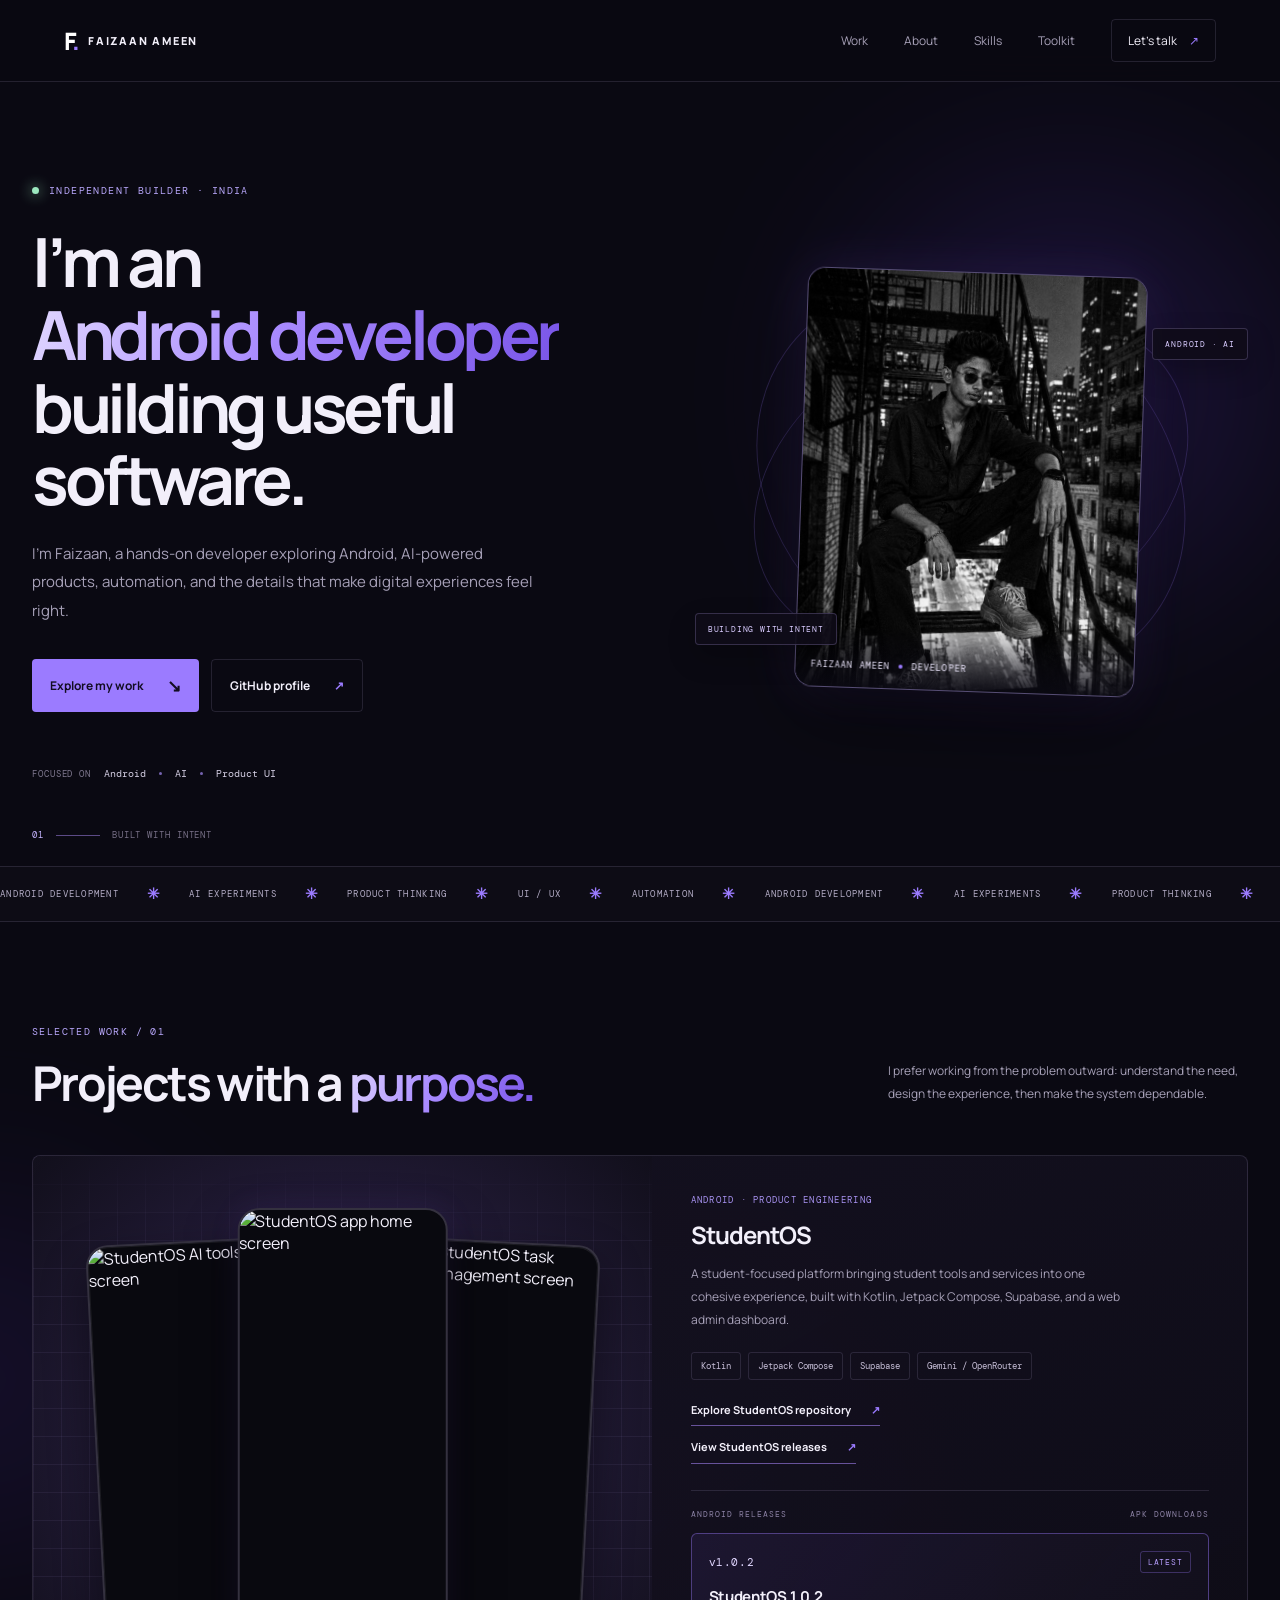
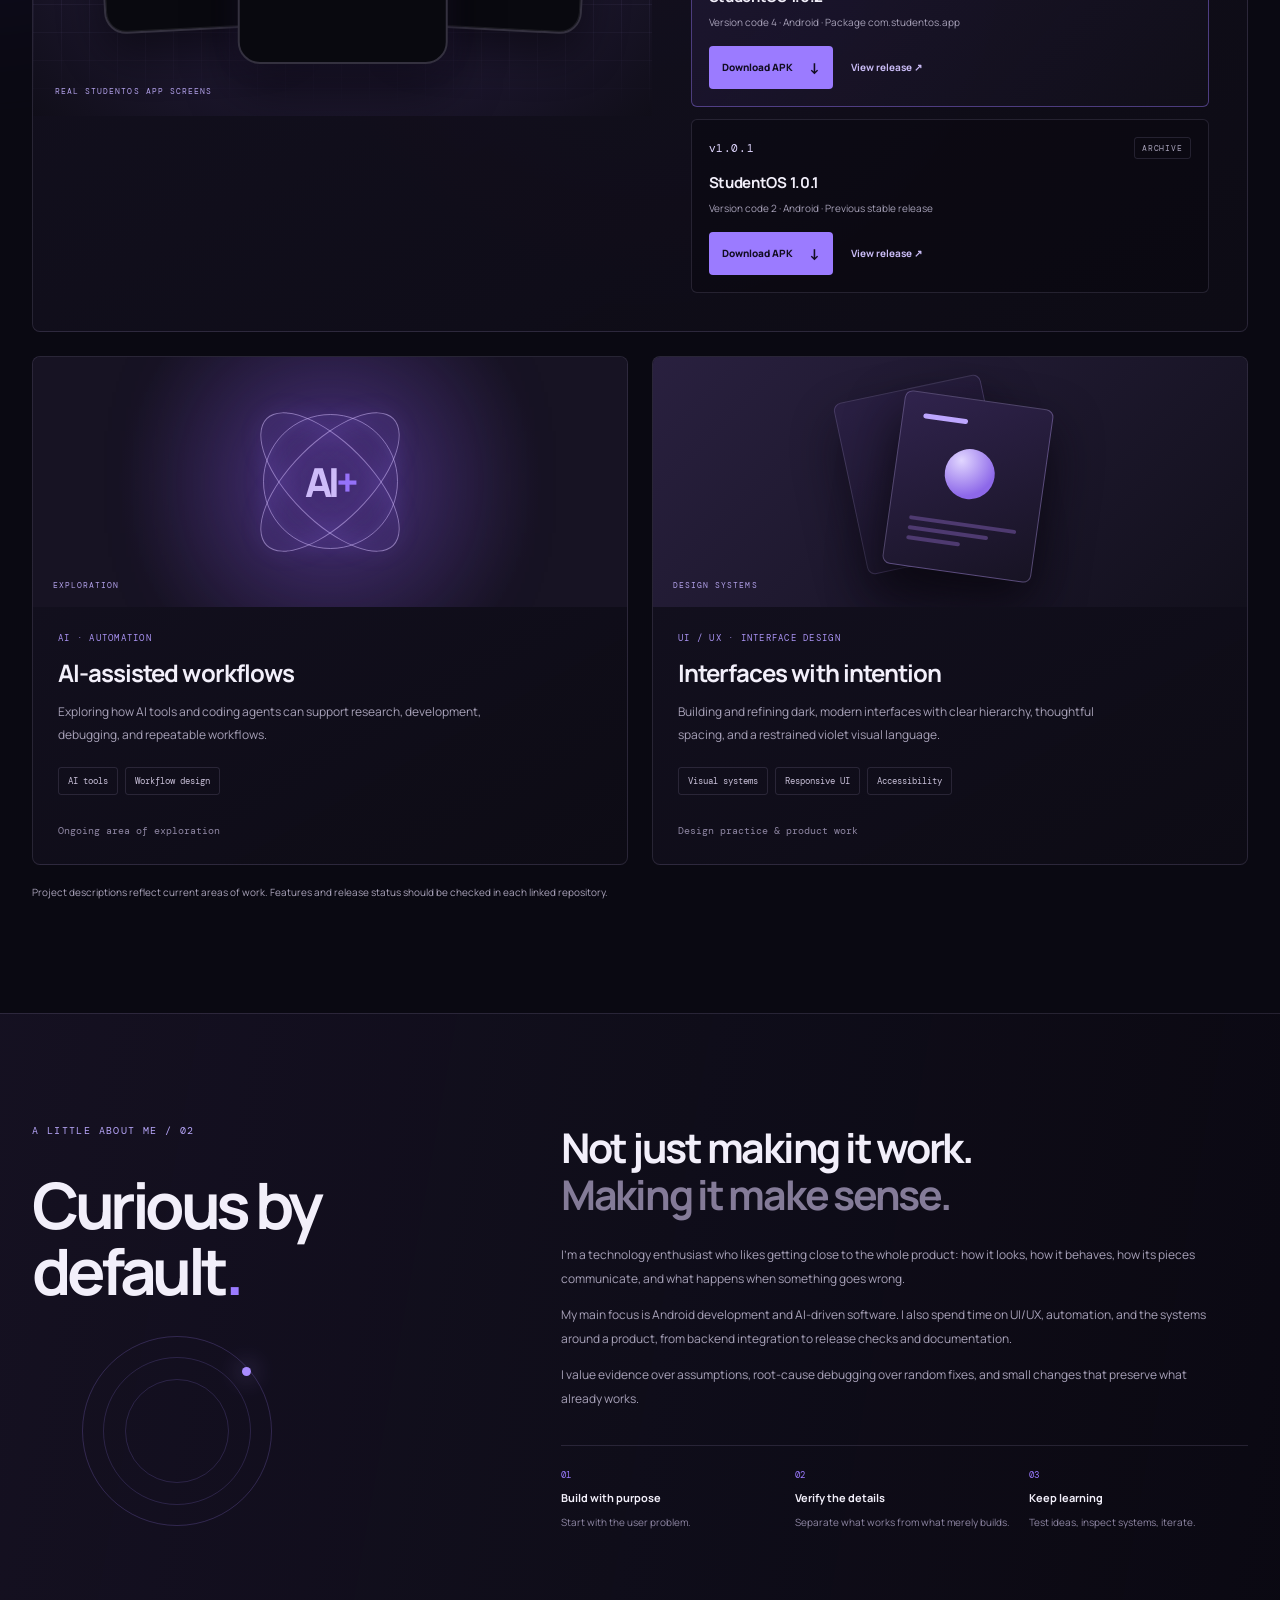
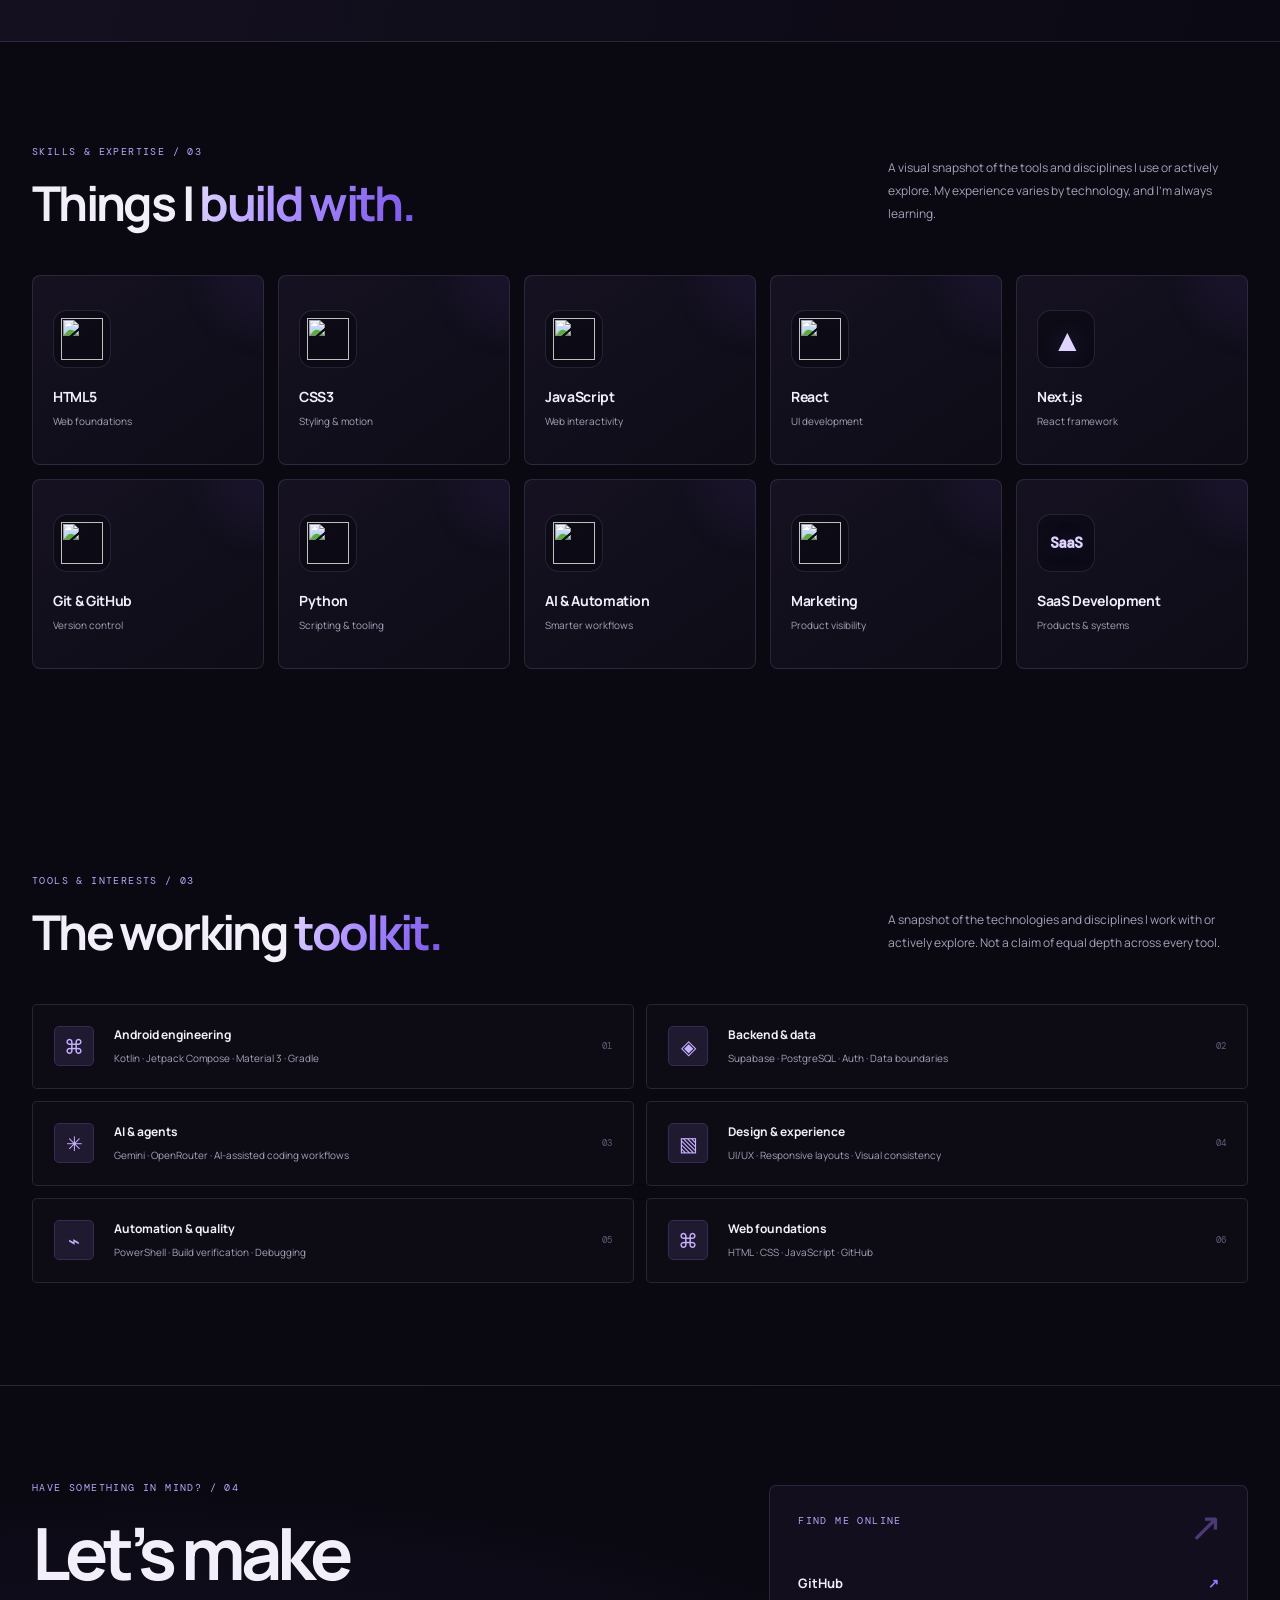
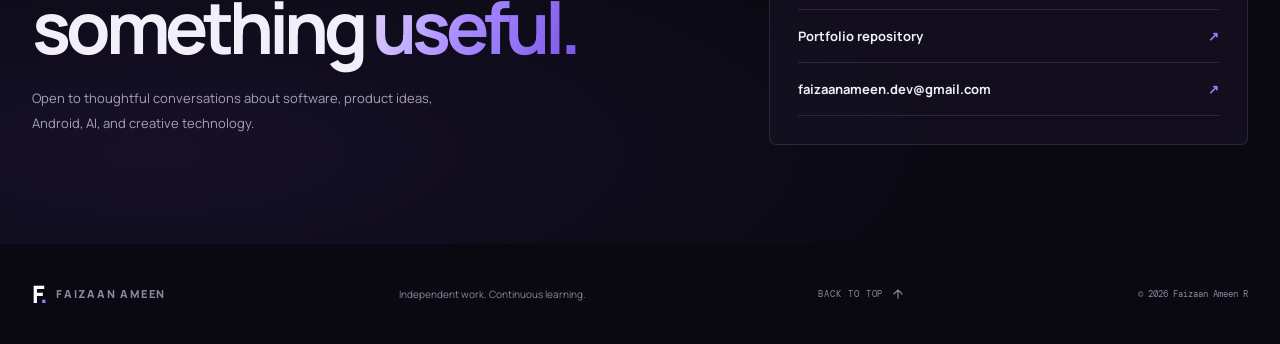
==== commit 1fb9df5c: "Add Google Search Console site verification meta tag" ====
--- a/index.html
+++ b/index.html
@@ -8,6 +8,7 @@
   <title>Faizaan Ameen R — Software Developer, AI Builder & Product Designer</title>
   <meta name="description" content="Faizaan Ameen R is a software developer and technology builder focused on Android apps, AI-powered tools, automation, and thoughtful digital experiences. Explore StudentOS and selected work.">
   <meta name="author" content="Faizaan Ameen R">
+  <meta name="google-site-verification" content="Hf6zey_r0Nzh-XCVOatqDcGRhxGOjgWfCD9wVNDc-2g" />
   <meta name="robots" content="index, follow, max-image-preview:large">
   <link rel="canonical" href="https://faizaan-ameen-r.vercel.app/">
   <link rel="icon" href="favicon.svg" type="image/svg+xml">
--- a/styles.css
+++ b/styles.css
@@ -516,3 +516,20 @@
   .portrait-orbit, .portrait-float { transition: none !important; }
   .portrait-frame::after { display: none; }
 }
+
+
+/* Skills & expertise: responsive animated icon tiles in the portfolio's violet visual system. */
+.skills-section{padding-block:clamp(76px,8vw,116px)}
+.skills-grid{display:grid;grid-template-columns:repeat(5,minmax(0,1fr));gap:14px;margin-top:34px}
+.skill-tile{position:relative;display:flex;min-width:0;min-height:190px;flex-direction:column;align-items:flex-start;justify-content:center;padding:22px 20px;overflow:hidden;border:1px solid var(--line);border-radius:8px;background:linear-gradient(145deg,rgba(25,21,38,.78),rgba(15,13,23,.86));transition:transform .3s ease,border-color .3s ease,background .3s ease,box-shadow .3s ease}
+.skill-tile:before{content:"";position:absolute;width:110px;height:110px;right:-55px;top:-55px;border-radius:50%;background:rgba(139,92,246,.12);filter:blur(18px);transition:transform .45s ease,opacity .3s ease;opacity:.5}
+.skill-icon-wrap{position:relative;display:grid;place-items:center;width:58px;height:58px;margin-bottom:20px;border:1px solid rgba(194,174,255,.14);border-radius:14px;background:rgba(10,9,18,.68);transition:transform .35s cubic-bezier(.2,.8,.2,1),border-color .3s ease,box-shadow .3s ease}
+.skill-icon-wrap img{display:block;width:42px;height:42px;object-fit:contain}
+.skill-icon-text{color:#e0d5ff;font-size:31px;font-weight:800;letter-spacing:-.08em;text-shadow:0 0 22px rgba(155,123,255,.28)}
+.skill-icon-saas{font:700 15px var(--mono);letter-spacing:-.06em}
+.skill-tile h3{position:relative;margin:0 0 7px;font-size:14px;line-height:1.35;letter-spacing:-.025em}
+.skill-tile>span{position:relative;color:var(--muted);font-size:10px;line-height:1.5}
+@media(hover:hover) and (pointer:fine){.skill-tile:hover{transform:translateY(-6px);border-color:rgba(174,143,255,.48);background:linear-gradient(145deg,rgba(40,31,61,.92),rgba(17,14,27,.96));box-shadow:0 18px 48px rgba(0,0,0,.25),0 0 32px rgba(139,92,246,.09)}.skill-tile:hover:before{transform:scale(1.5);opacity:1}.skill-tile:hover .skill-icon-wrap{transform:translateY(-2px) scale(1.06);border-color:rgba(194,174,255,.4);box-shadow:0 8px 26px rgba(91,63,165,.18)}}
+@media(max-width:1000px){.skills-grid{grid-template-columns:repeat(3,minmax(0,1fr))}}
+@media(max-width:560px){.skills-grid{grid-template-columns:repeat(2,minmax(0,1fr));gap:10px;margin-top:26px}.skill-tile{min-height:166px;padding:17px 14px}.skill-icon-wrap{width:52px;height:52px;margin-bottom:16px}.skill-icon-wrap img{width:38px;height:38px}.skill-tile h3{font-size:12px}.skill-tile>span{font-size:9px}}
+@media(prefers-reduced-motion:reduce){.skill-tile,.skill-tile:before,.skill-icon-wrap{transition:none!important}}
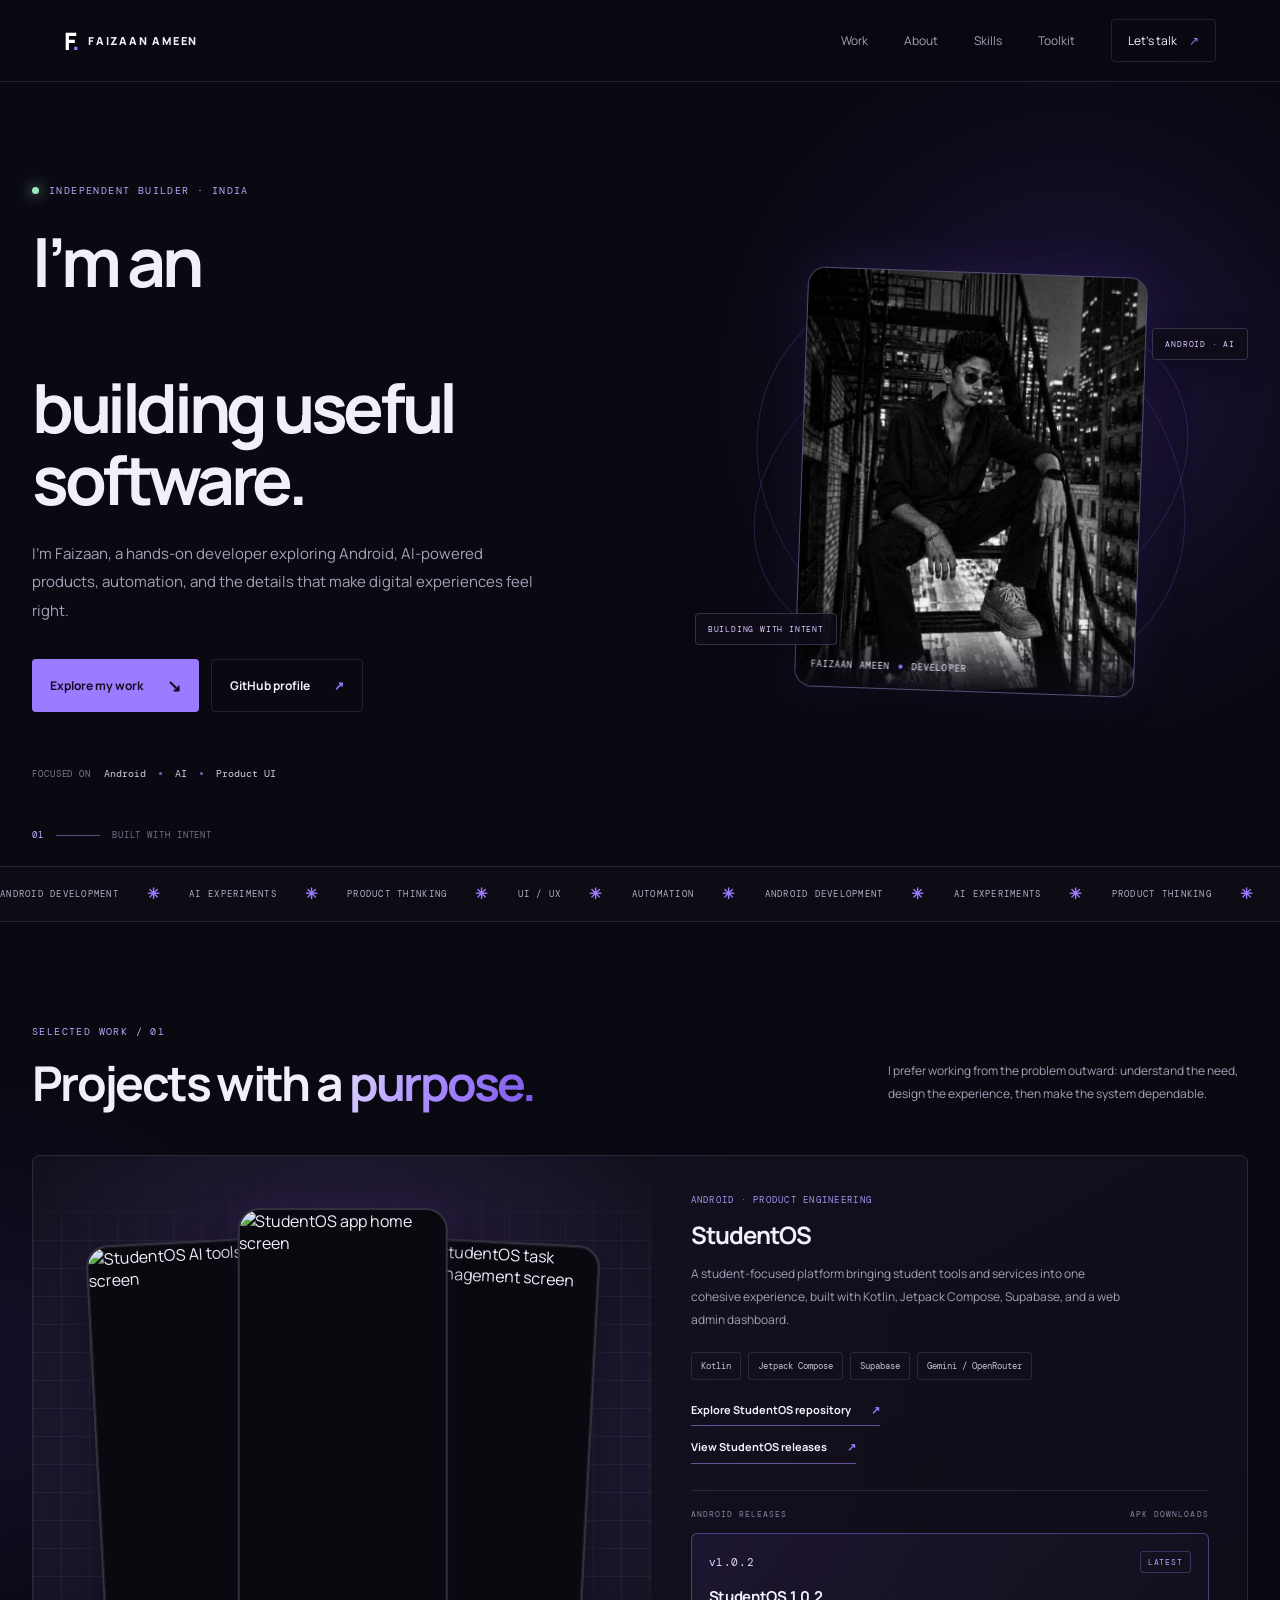
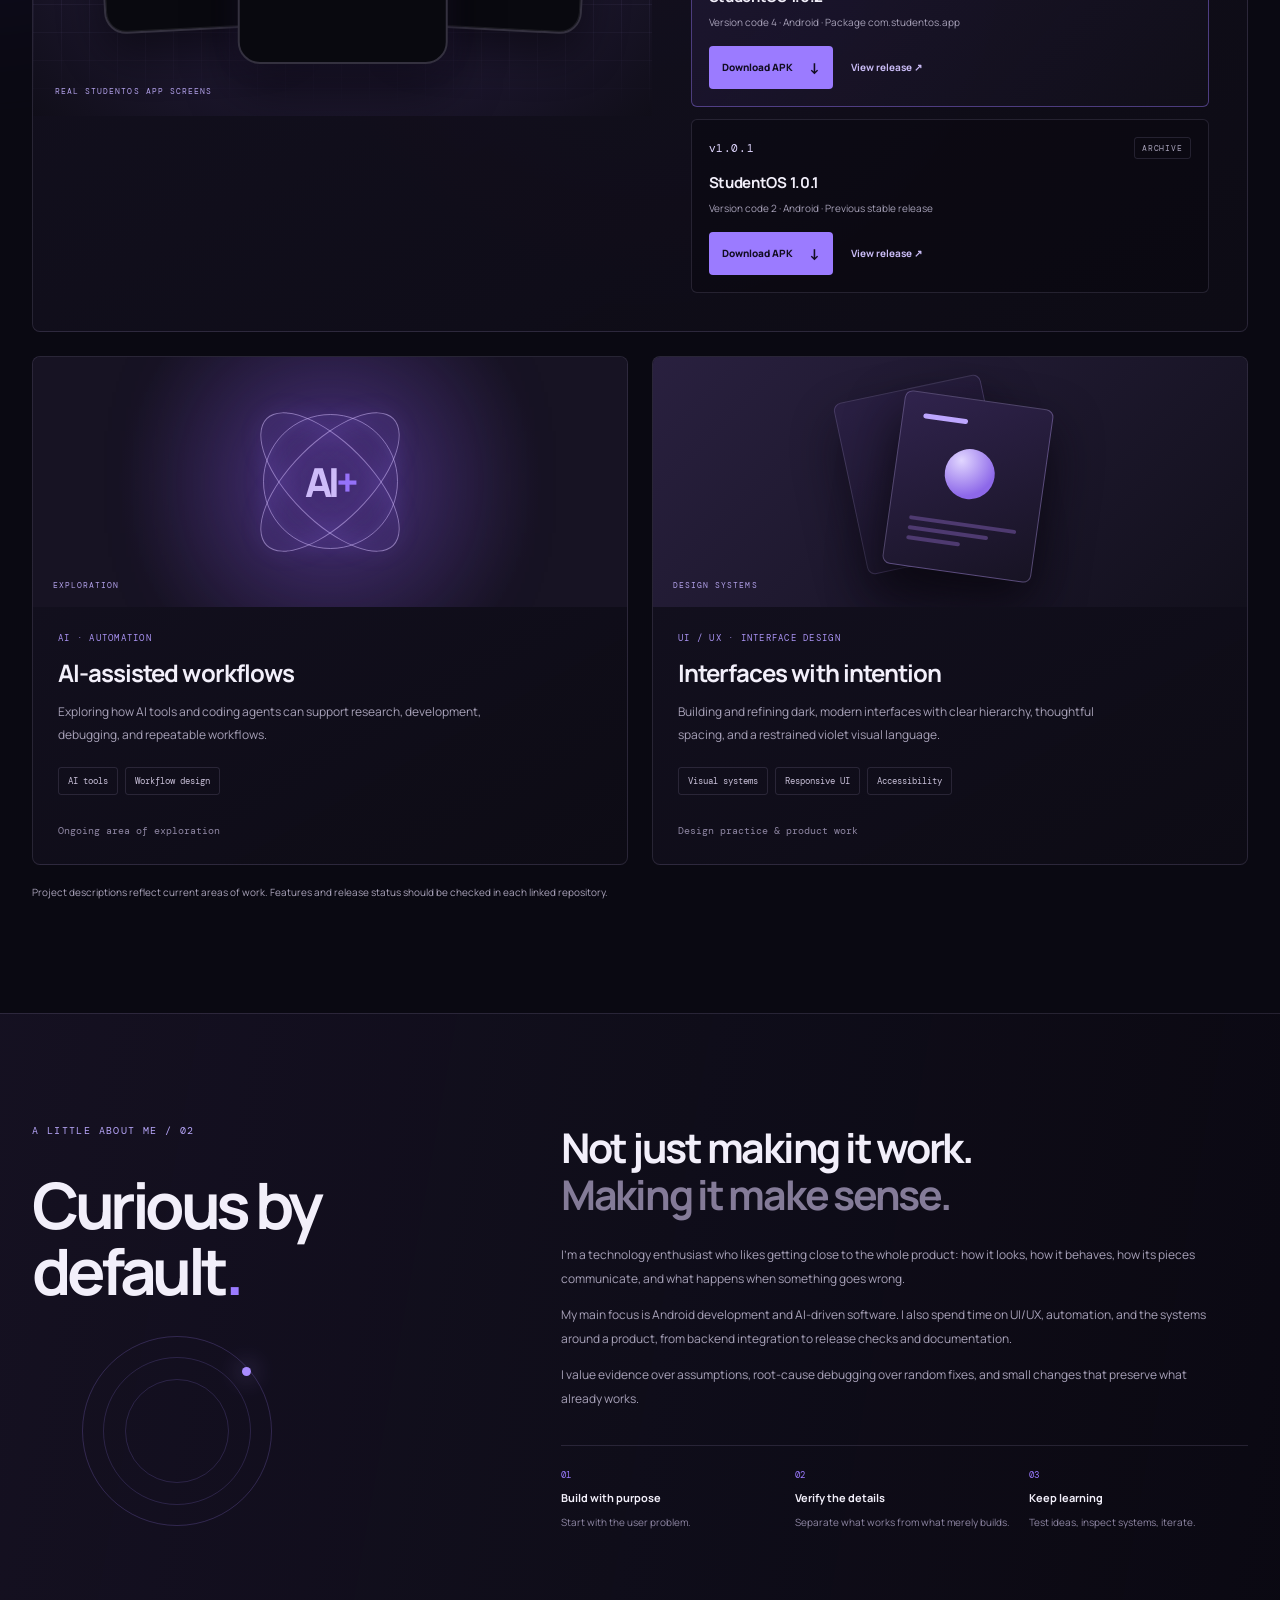
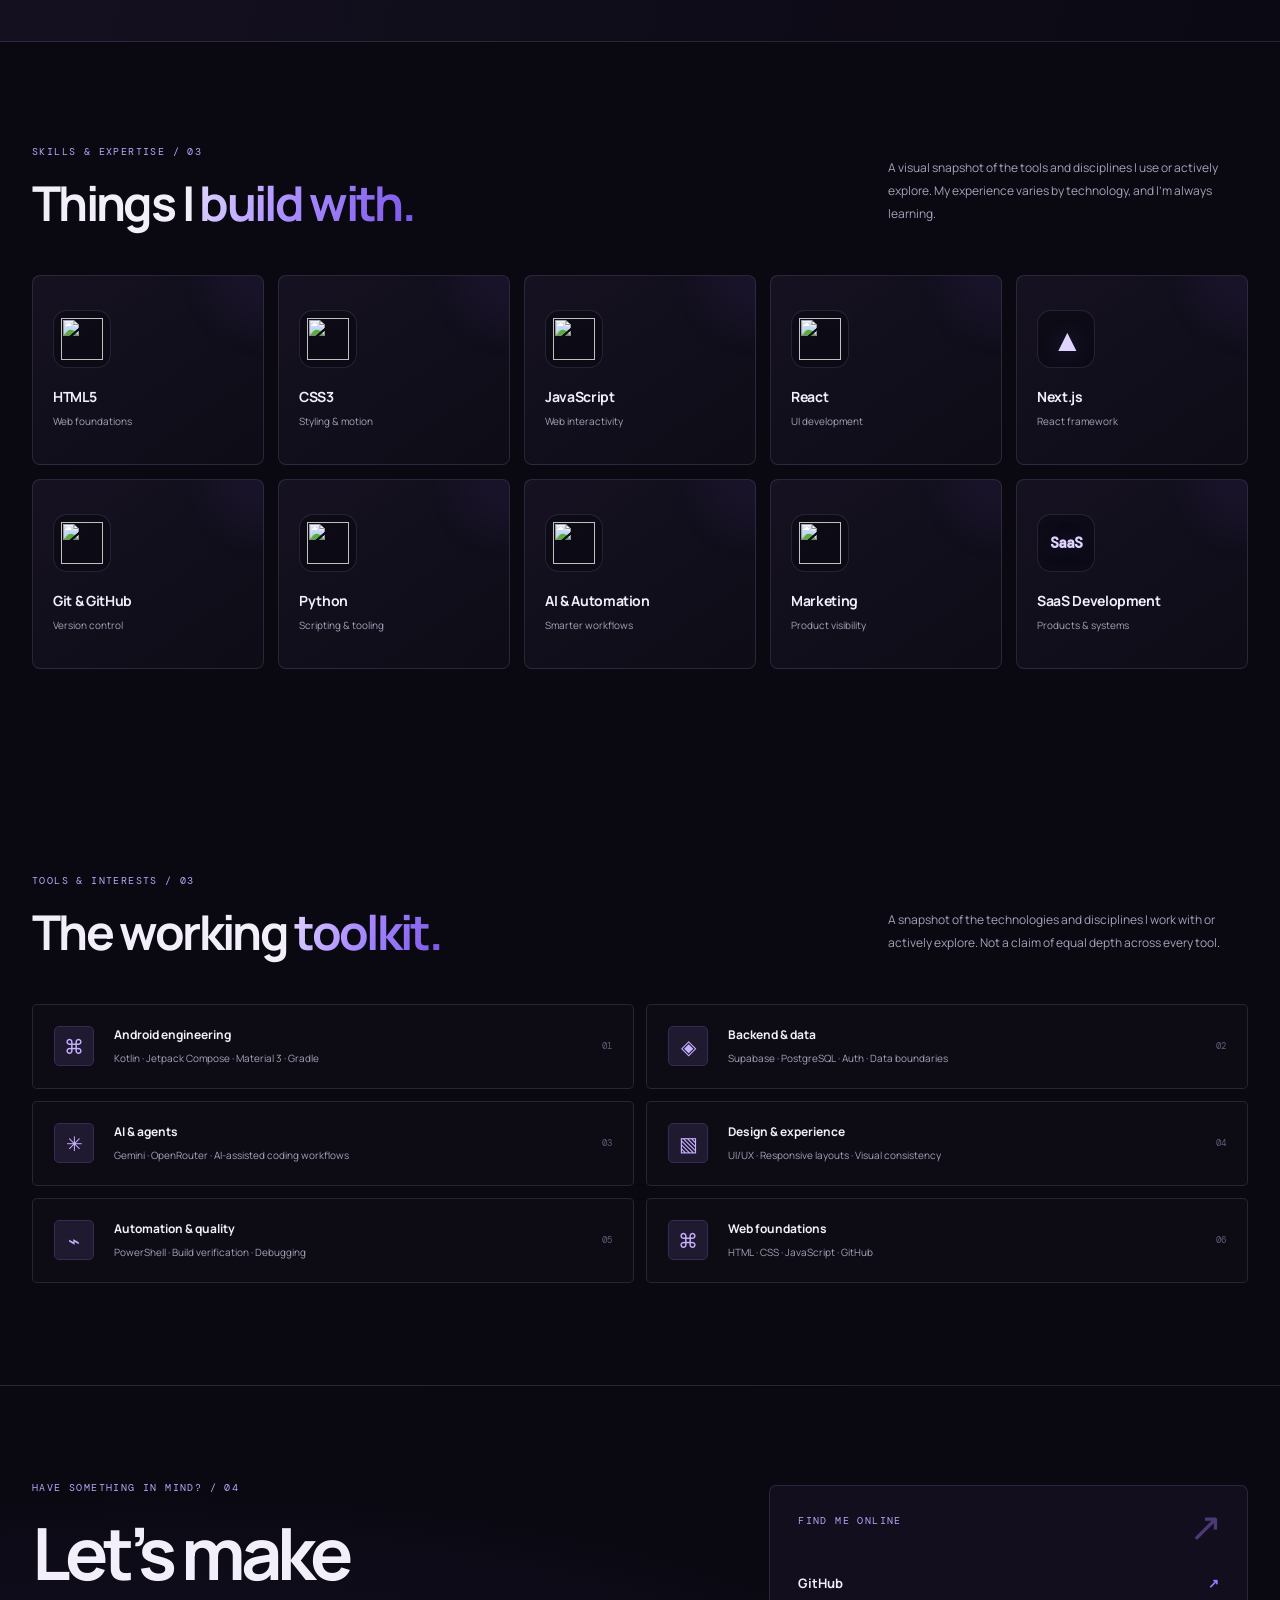
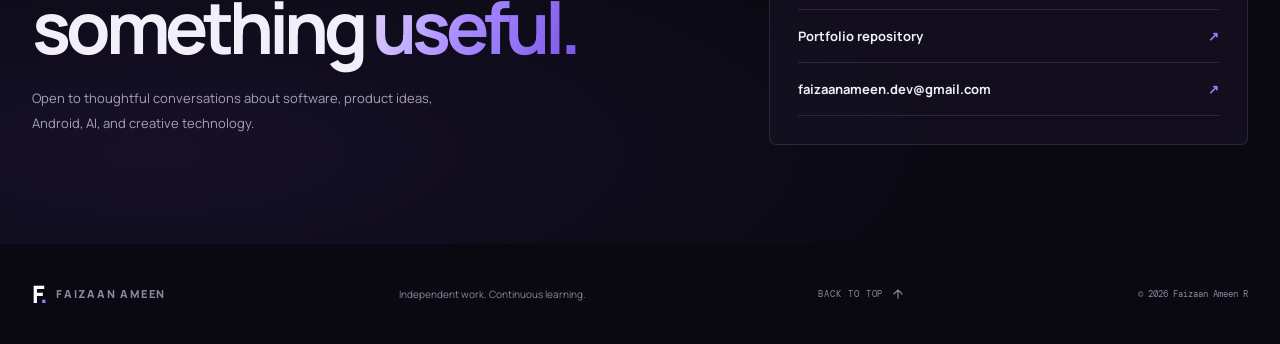
==== commit 3d195588: "Correct portfolio canonical domain and SEO URLs" ====
--- a/index.html
+++ b/index.html
@@ -10,7 +10,7 @@
   <meta name="author" content="Faizaan Ameen R">
   <meta name="google-site-verification" content="Hf6zey_r0Nzh-XCVOatqDcGRhxGOjgWfCD9wVNDc-2g" />
   <meta name="robots" content="index, follow, max-image-preview:large">
-  <link rel="canonical" href="https://faizaan-ameen-r.vercel.app/">
+  <link rel="canonical" href="https://faizaanameenr.vercel.app/">
   <link rel="icon" href="favicon.svg" type="image/svg+xml">
   <link rel="preconnect" href="https://fonts.googleapis.com">
   <link rel="preconnect" href="https://fonts.gstatic.com" crossorigin>
@@ -19,8 +19,8 @@
   <meta property="og:type" content="website">
   <meta property="og:title" content="Faizaan Ameen R — Building useful things with code">
   <meta property="og:description" content="Android development, AI experiments, automation, and product-focused UI/UX.">
-  <meta property="og:url" content="https://faizaan-ameen-r.vercel.app/">
-  <meta property="og:image" content="https://faizaan-ameen-r.vercel.app/social-preview.svg">
+  <meta property="og:url" content="https://faizaanameenr.vercel.app/">
+  <meta property="og:image" content="https://faizaanameenr.vercel.app/social-preview.svg">
   <meta name="twitter:card" content="summary_large_image">
   <meta name="twitter:title" content="Faizaan Ameen R — Software Developer">
   <meta name="twitter:description" content="Building useful software across Android, AI, automation, and design.">
@@ -29,11 +29,11 @@
     "@context": "https://schema.org",
     "@type": "Person",
     "name": "Faizaan Ameen R",
-    "url": "https://faizaan-ameen-r.vercel.app/",
+    "url": "https://faizaanameenr.vercel.app/",
     "description": "Software developer and technology enthusiast focused on Android development, AI projects, automation, and UI/UX design.",
     "knowsAbout": ["Android development", "Kotlin", "Jetpack Compose", "Artificial intelligence", "Software automation", "User interface design", "User experience design"],
     "sameAs": ["https://github.com/faizaanameenr", "https://github.com/faizaanameenr/Faizaan-Ameen"],
-    "mainEntityOfPage": {"@type": "WebPage", "@id": "https://faizaan-ameen-r.vercel.app/"}
+    "mainEntityOfPage": {"@type": "WebPage", "@id": "https://faizaanameenr.vercel.app/"}
   }
   </script>
 </head>
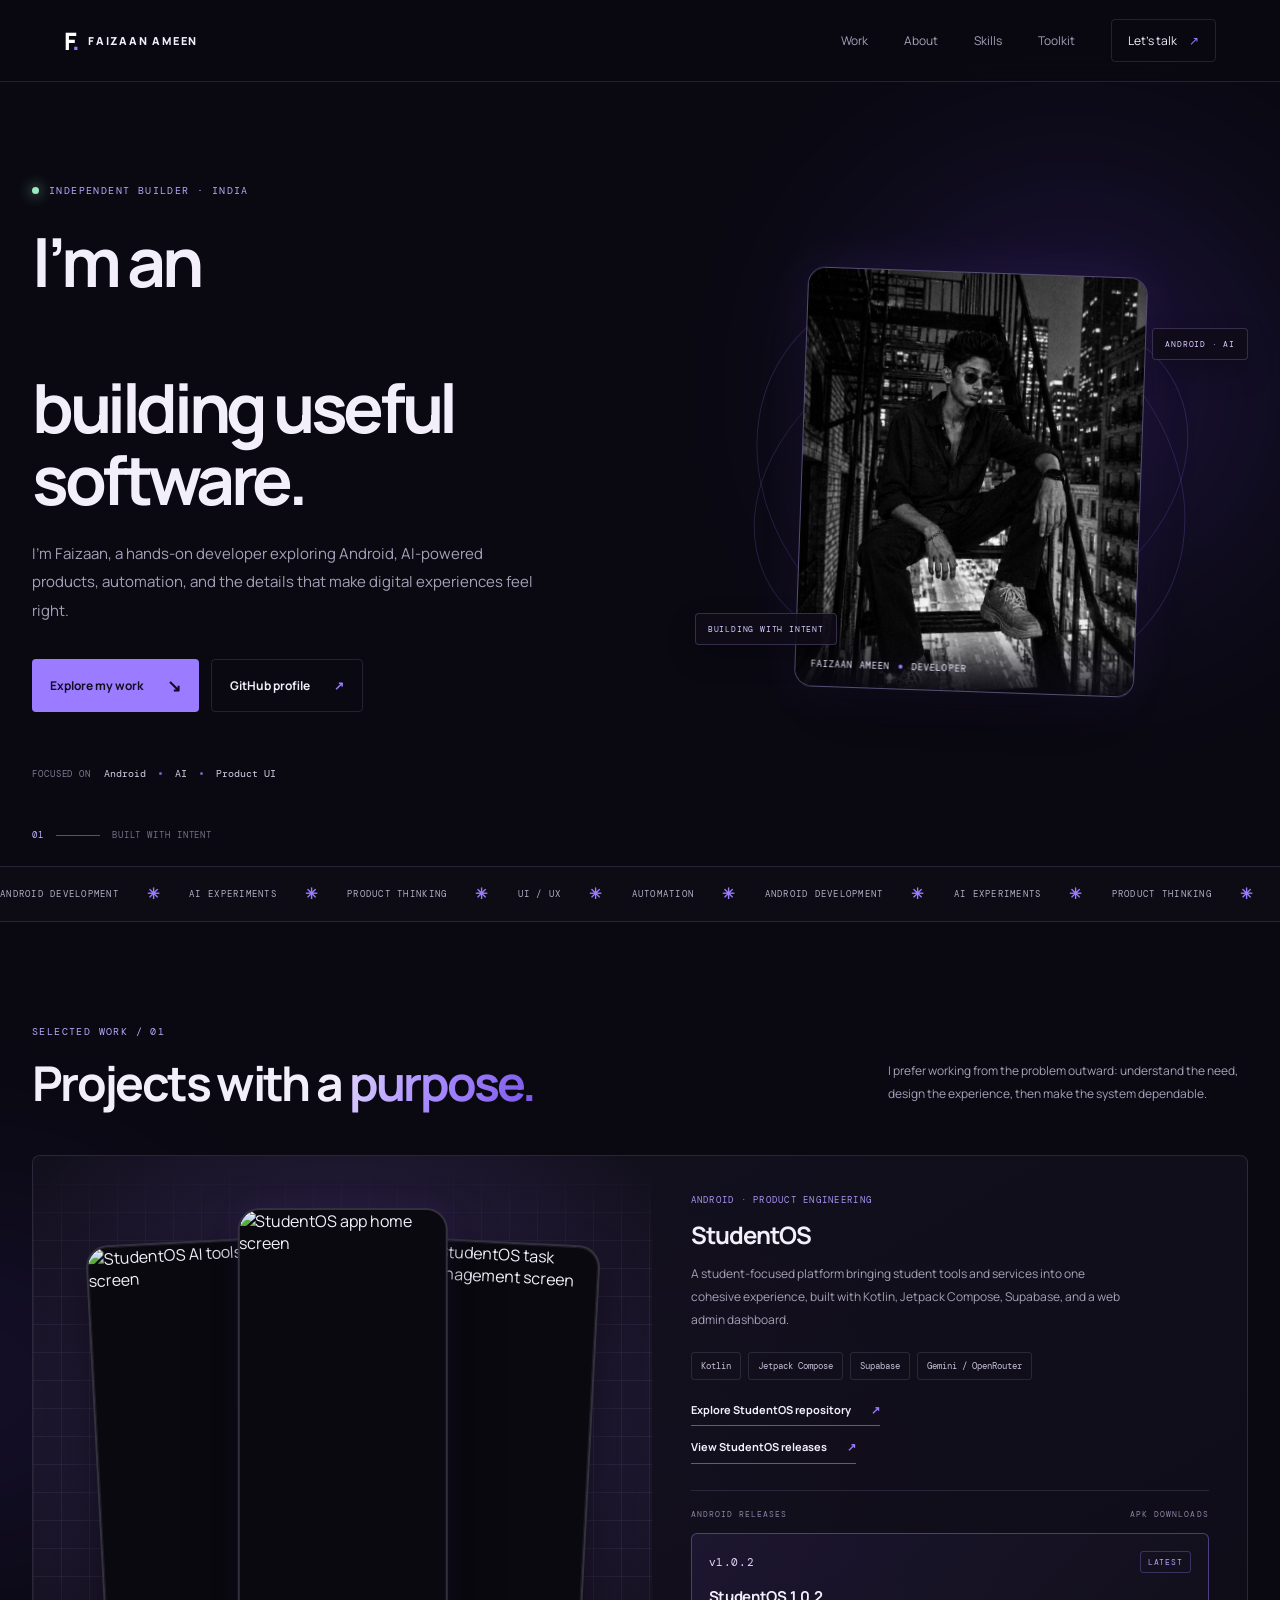
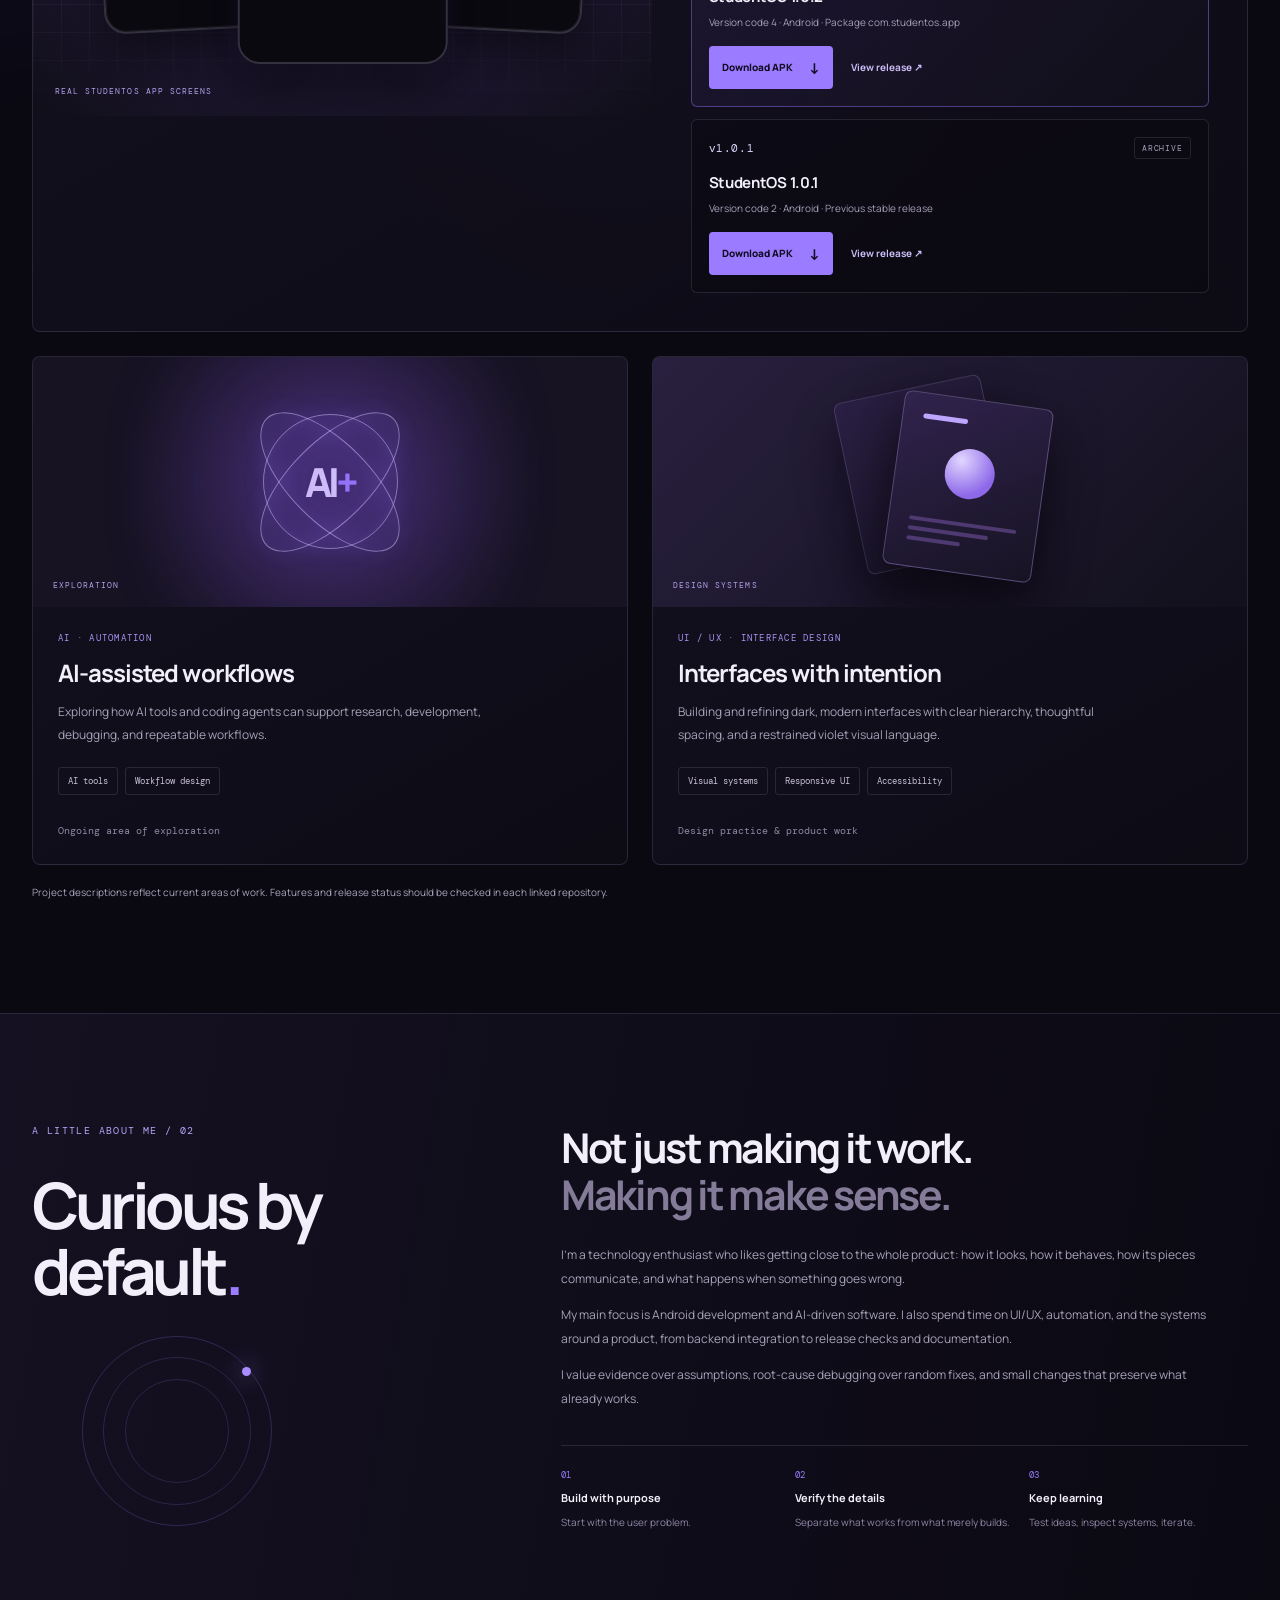
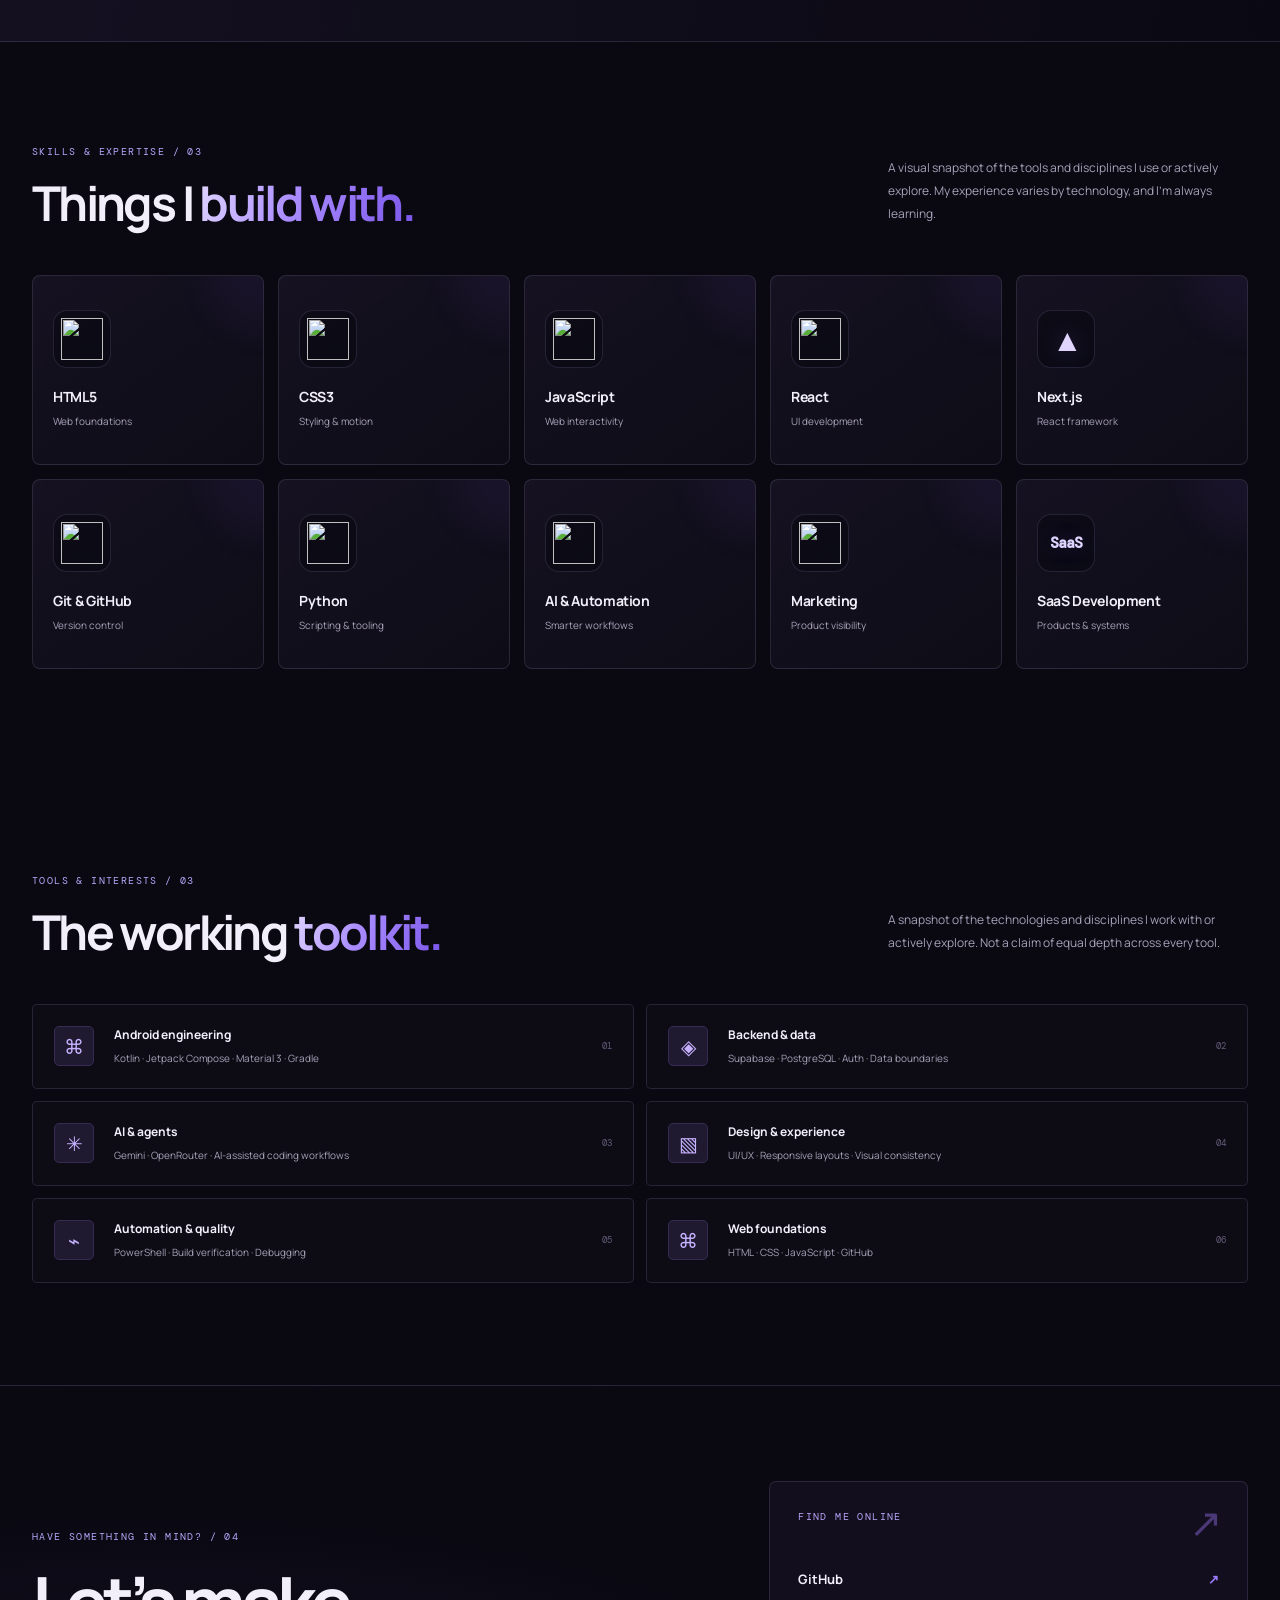
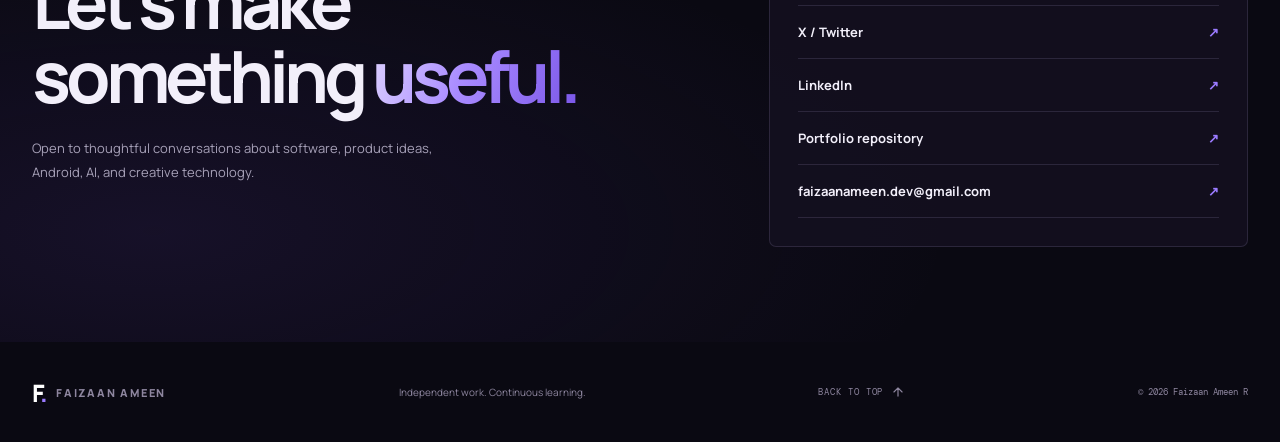
==== commit 327997b1: "Connect portfolio with LinkedIn and X profiles" ====
--- a/index.html
+++ b/index.html
@@ -32,7 +32,7 @@
     "url": "https://faizaanameenr.vercel.app/",
     "description": "Software developer and technology enthusiast focused on Android development, AI projects, automation, and UI/UX design.",
     "knowsAbout": ["Android development", "Kotlin", "Jetpack Compose", "Artificial intelligence", "Software automation", "User interface design", "User experience design"],
-    "sameAs": ["https://github.com/faizaanameenr", "https://github.com/faizaanameenr/Faizaan-Ameen"],
+    "sameAs": ["https://github.com/faizaanameenr", "https://x.com/faizaanameenr", "https://www.linkedin.com/in/faizaan-ameen-268a84447/"],
     "mainEntityOfPage": {"@type": "WebPage", "@id": "https://faizaanameenr.vercel.app/"}
   }
   </script>
@@ -104,7 +104,7 @@
       </div>
     </section>
     <section class="section-wrap toolkit-section" id="toolkit"><div class="section-heading"><div><div class="eyebrow">TOOLS & INTERESTS / 03</div><h2>The working <span class="gradient-text">toolkit.</span></h2></div><p>A snapshot of the technologies and disciplines I work with or actively explore. Not a claim of equal depth across every tool.</p></div><div class="toolkit-grid"><div class="toolkit-card"><div class="tool-icon">⌘</div><div><h3>Android engineering</h3><p>Kotlin · Jetpack Compose · Material 3 · Gradle</p></div><span>01</span></div><div class="toolkit-card"><div class="tool-icon">◈</div><div><h3>Backend & data</h3><p>Supabase · PostgreSQL · Auth · Data boundaries</p></div><span>02</span></div><div class="toolkit-card"><div class="tool-icon">✳</div><div><h3>AI & agents</h3><p>Gemini · OpenRouter · AI-assisted coding workflows</p></div><span>03</span></div><div class="toolkit-card"><div class="tool-icon">▧</div><div><h3>Design & experience</h3><p>UI/UX · Responsive layouts · Visual consistency</p></div><span>04</span></div><div class="toolkit-card"><div class="tool-icon">⌁</div><div><h3>Automation & quality</h3><p>PowerShell · Build verification · Debugging</p></div><span>05</span></div><div class="toolkit-card"><div class="tool-icon">⌘</div><div><h3>Web foundations</h3><p>HTML · CSS · JavaScript · GitHub</p></div><span>06</span></div></div></section>
-    <section class="contact-section" id="contact"><div class="section-wrap contact-layout"><div><div class="eyebrow">HAVE SOMETHING IN MIND? / 04</div><h2>Let’s make<br>something <span class="gradient-text">useful.</span></h2><p>Open to thoughtful conversations about software, product ideas, Android, AI, and creative technology.</p></div><div class="contact-panel"><span class="contact-orb">↗</span><div class="contact-panel-label">FIND ME ONLINE</div><a href="https://github.com/faizaanameenr" target="_blank" rel="noreferrer">GitHub <span>↗</span></a><a href="https://github.com/faizaanameenr/Faizaan-Ameen" target="_blank" rel="noreferrer">Portfolio repository <span>↗</span></a><a class="contact-email" href="mailto:faizaanameen.dev@gmail.com">faizaanameen.dev@gmail.com <span>↗</span></a></div></div></section>
+    <section class="contact-section" id="contact"><div class="section-wrap contact-layout"><div><div class="eyebrow">HAVE SOMETHING IN MIND? / 04</div><h2>Let’s make<br>something <span class="gradient-text">useful.</span></h2><p>Open to thoughtful conversations about software, product ideas, Android, AI, and creative technology.</p></div><div class="contact-panel"><span class="contact-orb">↗</span><div class="contact-panel-label">FIND ME ONLINE</div><a href="https://github.com/faizaanameenr" target="_blank" rel="noopener noreferrer">GitHub <span>↗</span></a><a href="https://x.com/faizaanameenr" target="_blank" rel="noopener noreferrer">X / Twitter <span>↗</span></a><a href="https://www.linkedin.com/in/faizaan-ameen-268a84447/" target="_blank" rel="noopener noreferrer">LinkedIn <span>↗</span></a><a href="https://github.com/faizaanameenr/Faizaan-Ameen" target="_blank" rel="noopener noreferrer">Portfolio repository <span>↗</span></a><a class="contact-email" href="mailto:faizaanameen.dev@gmail.com">faizaanameen.dev@gmail.com <span>↗</span></a></div></div></section>
   </main>
   <footer class="footer section-wrap"><a class="brand" href="#home"><span class="brand-mark">F<span>.</span></span><span>FAIZAAN AMEEN</span></a><span>Independent work. Continuous learning.</span><a href="#home" class="back-to-top">BACK TO TOP <svg aria-hidden="true" viewBox="0 0 24 24" width="14" height="14" fill="none" stroke="currentColor" stroke-width="2" stroke-linecap="round" stroke-linejoin="round"><path d="M12 19V5M5 12l7-7 7 7"/></svg></a><small>© <span id="year"></span> Faizaan Ameen R</small></footer>
   <script src="script.js"></script>
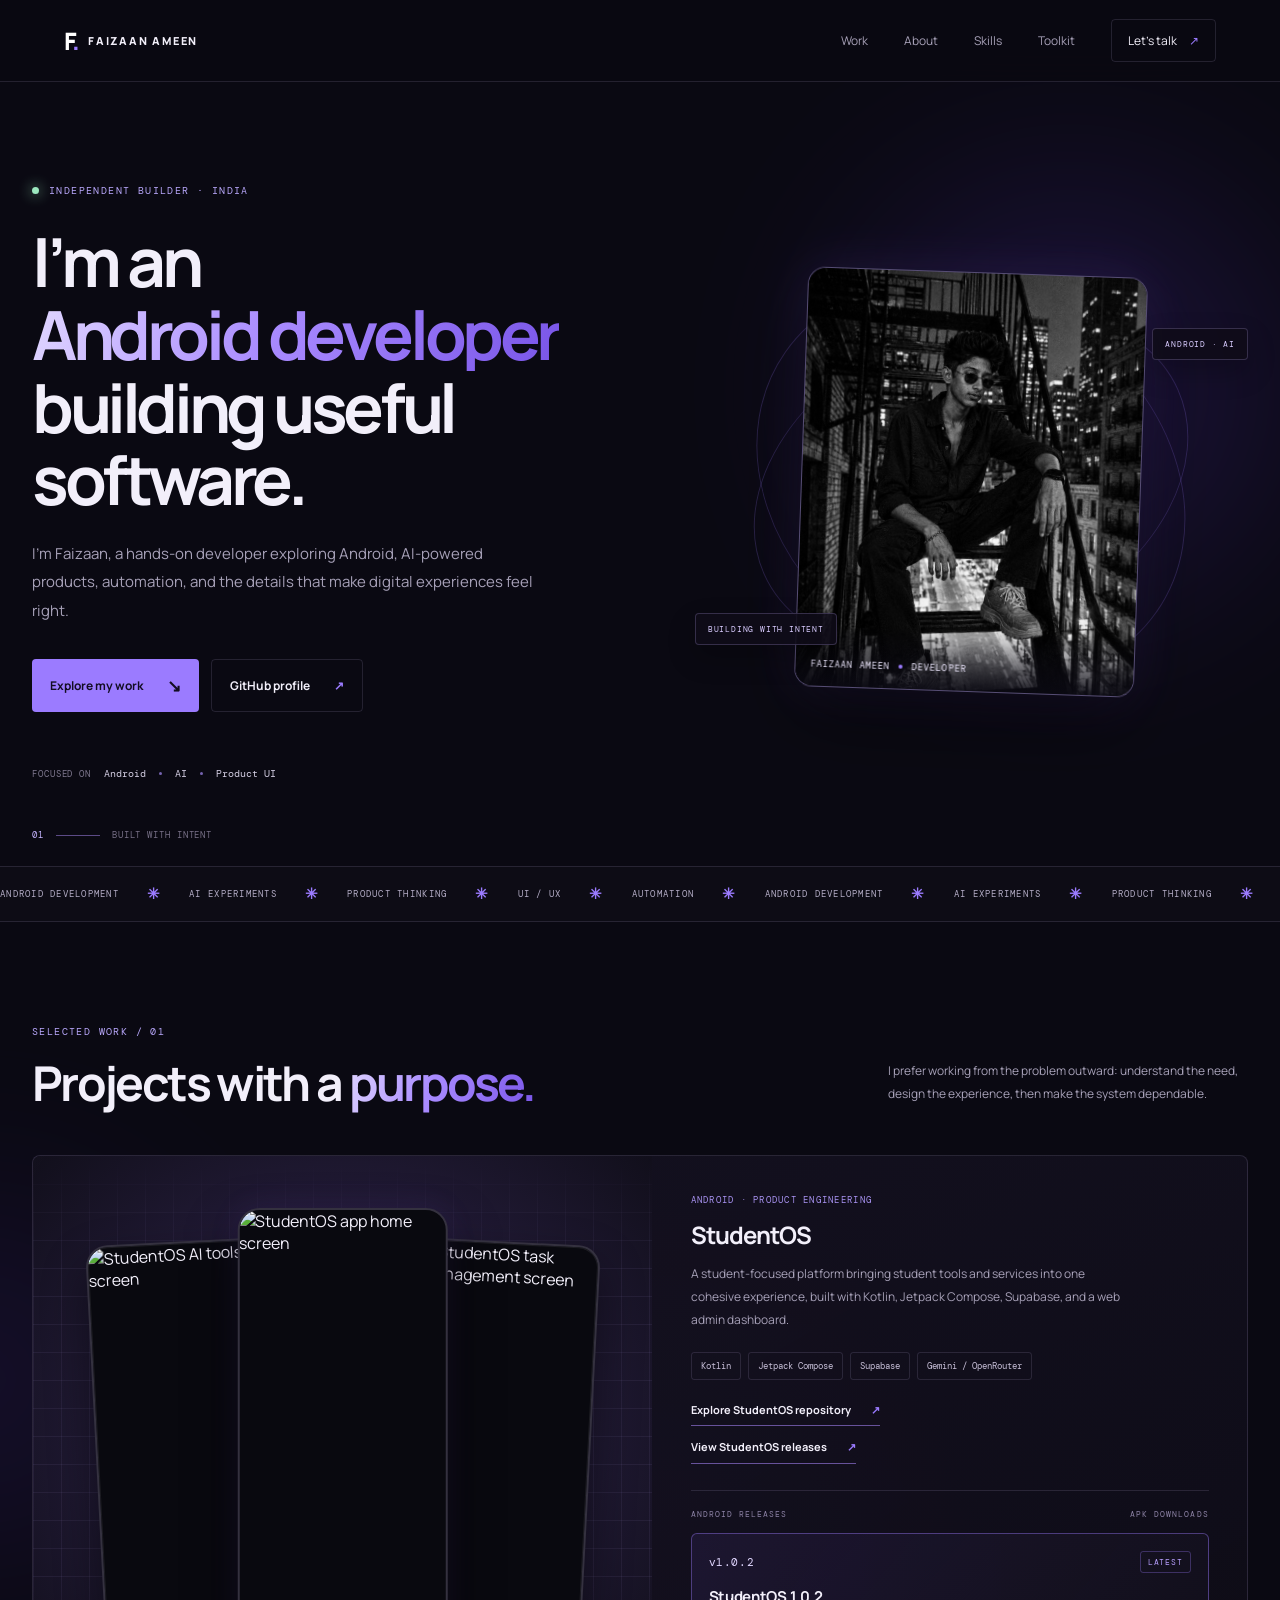
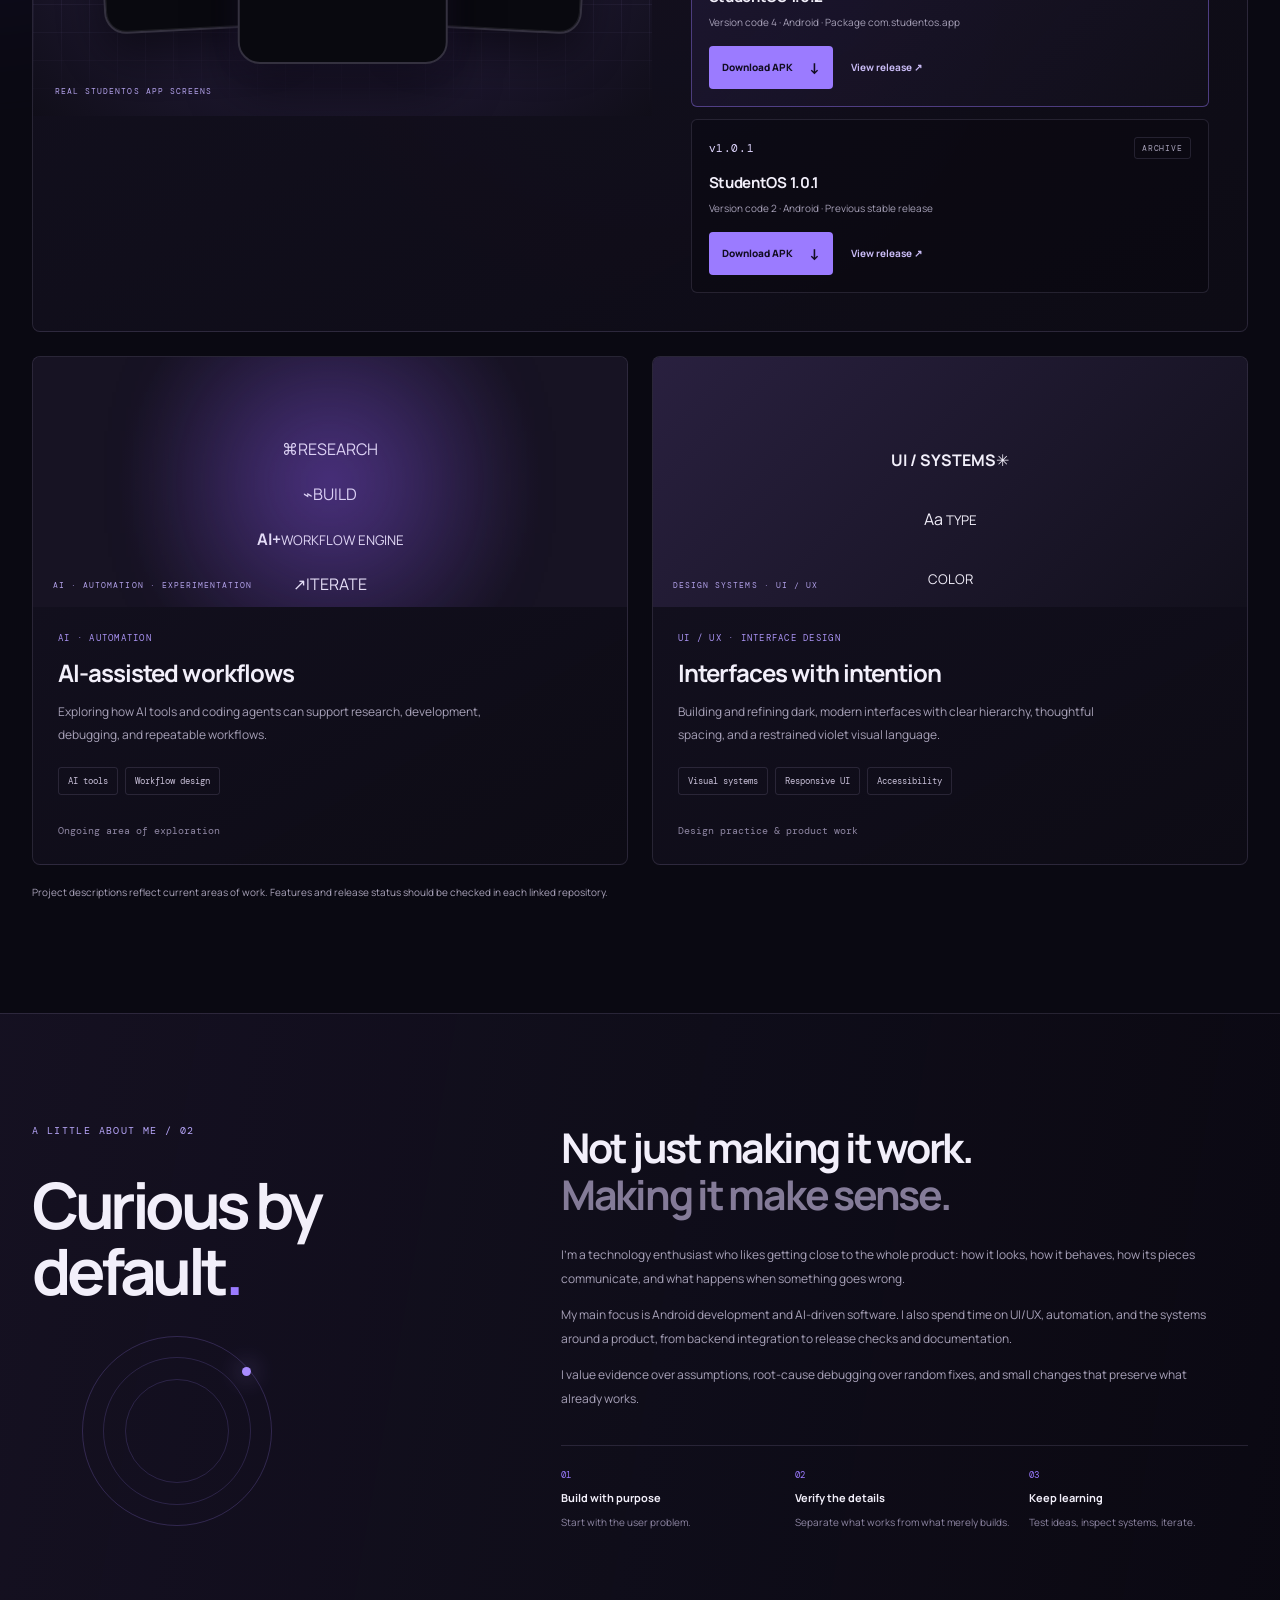
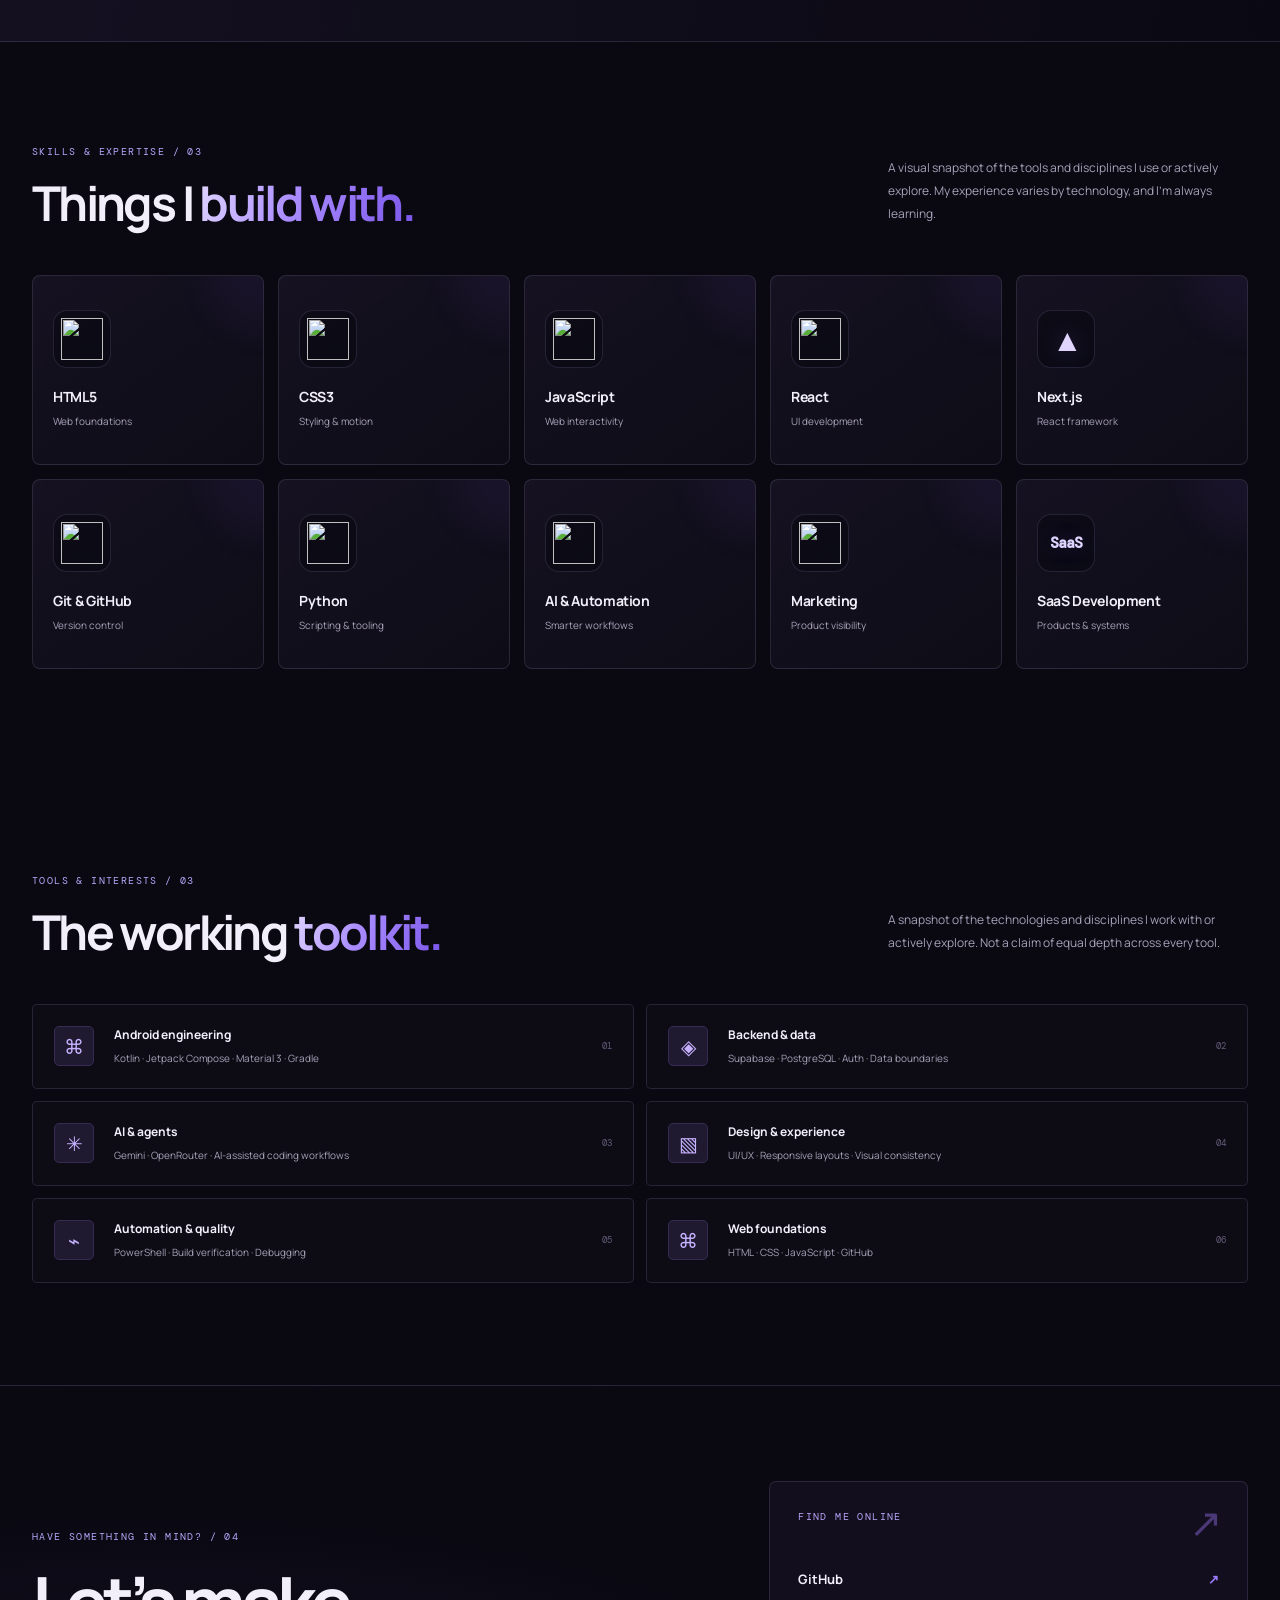
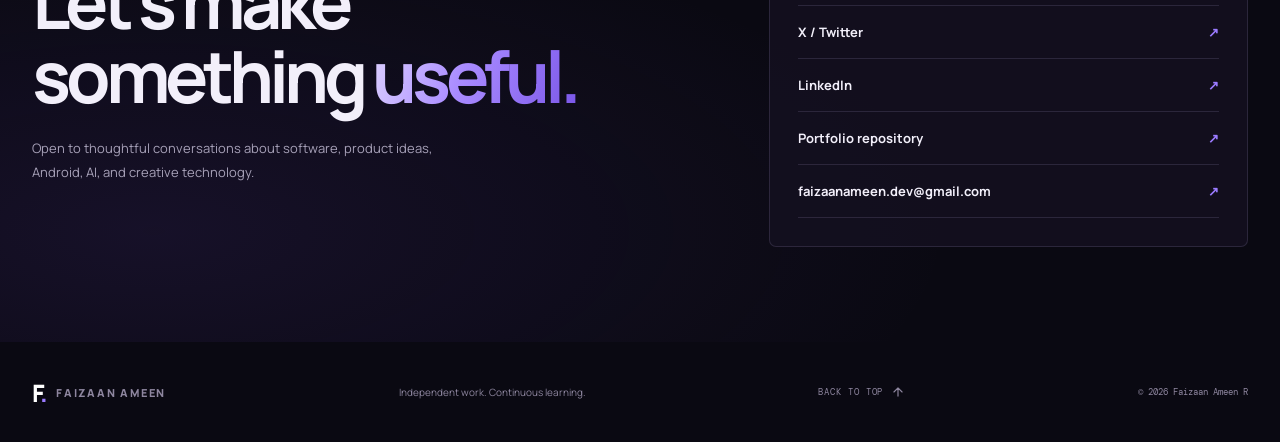
==== commit 27863f86: "Upgrade AI and interface design project visuals" ====
--- a/index.html
+++ b/index.html
@@ -82,8 +82,8 @@
             </section>
           </div>
         </article>
-        <article class="project-card"><div class="project-visual ai-visual"><div class="ai-glow"></div><div class="ai-orb orb-1"></div><div class="ai-orb orb-2"></div><div class="ai-orb orb-3"></div><div class="ai-center">AI<span>+</span></div><span class="visual-label">EXPLORATION</span></div><div class="project-info"><div class="project-type">AI · AUTOMATION</div><h3>AI-assisted workflows</h3><p>Exploring how AI tools and coding agents can support research, development, debugging, and repeatable workflows.</p><div class="tag-row"><span>AI tools</span><span>Workflow design</span></div><span class="project-note">Ongoing area of exploration</span></div></article>
-        <article class="project-card"><div class="project-visual design-visual"><div class="design-panel panel-back"></div><div class="design-panel panel-front"><div class="design-top"></div><div class="design-circle"></div><div class="design-bars"><i></i><i></i><i></i></div></div><span class="visual-label">DESIGN SYSTEMS</span></div><div class="project-info"><div class="project-type">UI / UX · INTERFACE DESIGN</div><h3>Interfaces with intention</h3><p>Building and refining dark, modern interfaces with clear hierarchy, thoughtful spacing, and a restrained violet visual language.</p><div class="tag-row"><span>Visual systems</span><span>Responsive UI</span><span>Accessibility</span></div><span class="project-note">Design practice & product work</span></div></article>
+        <article class="project-card"><div class="project-visual ai-visual" aria-label="Abstract AI workflow illustration"><div class="ai-visual-grid"></div><div class="ai-glow"></div><div class="ai-orbit ai-orbit-one"></div><div class="ai-orbit ai-orbit-two"></div><div class="ai-node ai-node-left"><span class="ai-node-icon">⌘</span><span>RESEARCH</span><i></i><i></i></div><div class="ai-node ai-node-right"><span class="ai-node-icon">⌁</span><span>BUILD</span><i></i><i></i></div><div class="ai-core"><span class="ai-core-ring"></span><strong>AI<span>+</span></strong><small>WORKFLOW ENGINE</small></div><div class="ai-node ai-node-bottom"><span class="ai-node-icon">↗</span><span>ITERATE</span><i></i></div><span class="visual-label">AI · AUTOMATION · EXPERIMENTATION</span></div><div class="project-info"><div class="project-type">AI · AUTOMATION</div><h3>AI-assisted workflows</h3><p>Exploring how AI tools and coding agents can support research, development, debugging, and repeatable workflows.</p><div class="tag-row"><span>AI tools</span><span>Workflow design</span></div><span class="project-note">Ongoing area of exploration</span></div></article>
+        <article class="project-card"><div class="project-visual design-visual" aria-label="Abstract interface design system illustration"><div class="design-glow"></div><div class="design-window design-window-back"><span></span><span></span><span></span><i></i><i></i><i></i></div><div class="design-window design-window-front"><div class="design-window-head"><b>UI / SYSTEMS</b><span>✳</span></div><div class="design-preview"><div class="design-preview-orb"></div><div class="design-preview-lines"><i></i><i></i><i></i></div></div><div class="design-palette"><i></i><i></i><i></i><i></i><i></i></div><div class="design-components"><span></span><span></span><span></span></div></div><div class="design-token design-token-type">Aa <small>TYPE</small></div><div class="design-token design-token-color"><i></i><i></i><i></i><small>COLOR</small></div><span class="visual-label">DESIGN SYSTEMS · UI / UX</span></div><div class="project-info"><div class="project-type">UI / UX · INTERFACE DESIGN</div><h3>Interfaces with intention</h3><p>Building and refining dark, modern interfaces with clear hierarchy, thoughtful spacing, and a restrained violet visual language.</p><div class="tag-row"><span>Visual systems</span><span>Responsive UI</span><span>Accessibility</span></div><span class="project-note">Design practice & product work</span></div></article>
       </div>
       <p class="disclaimer">Project descriptions reflect current areas of work. Features and release status should be checked in each linked repository.</p>
     </section>
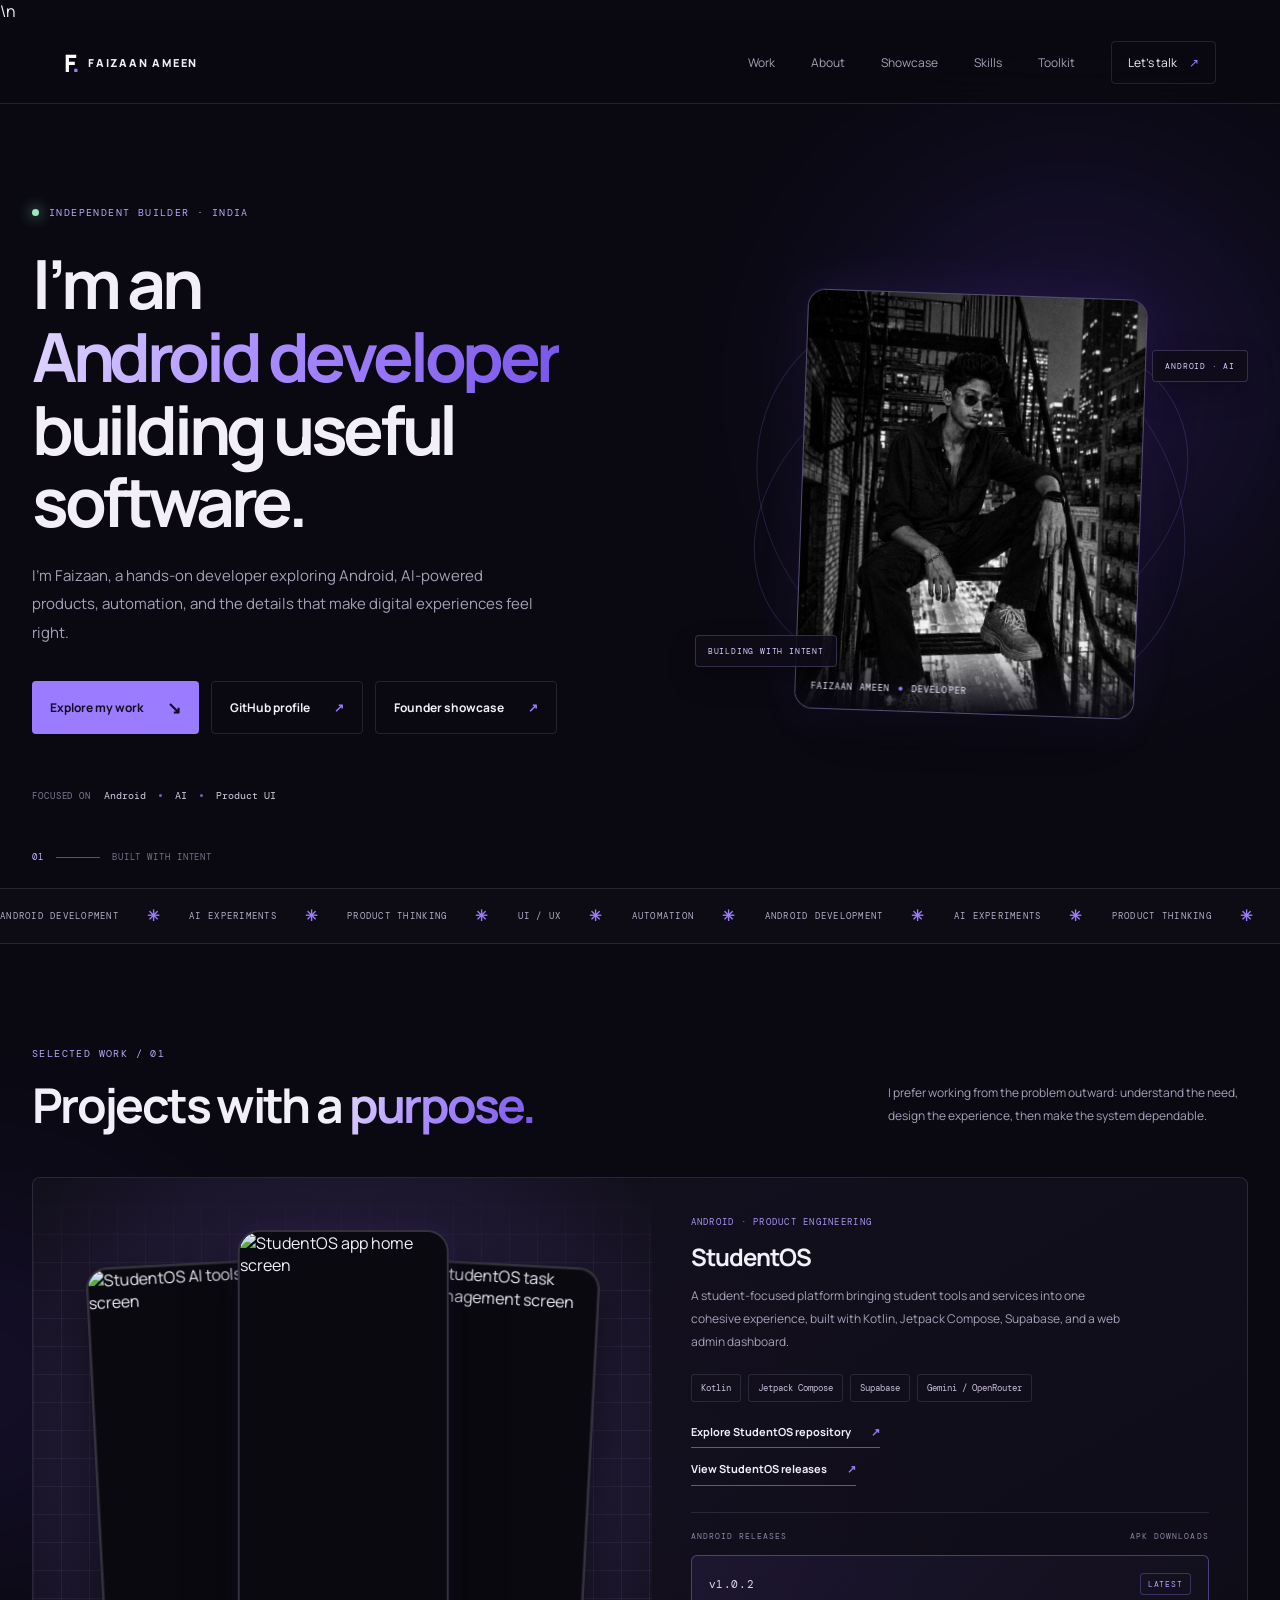
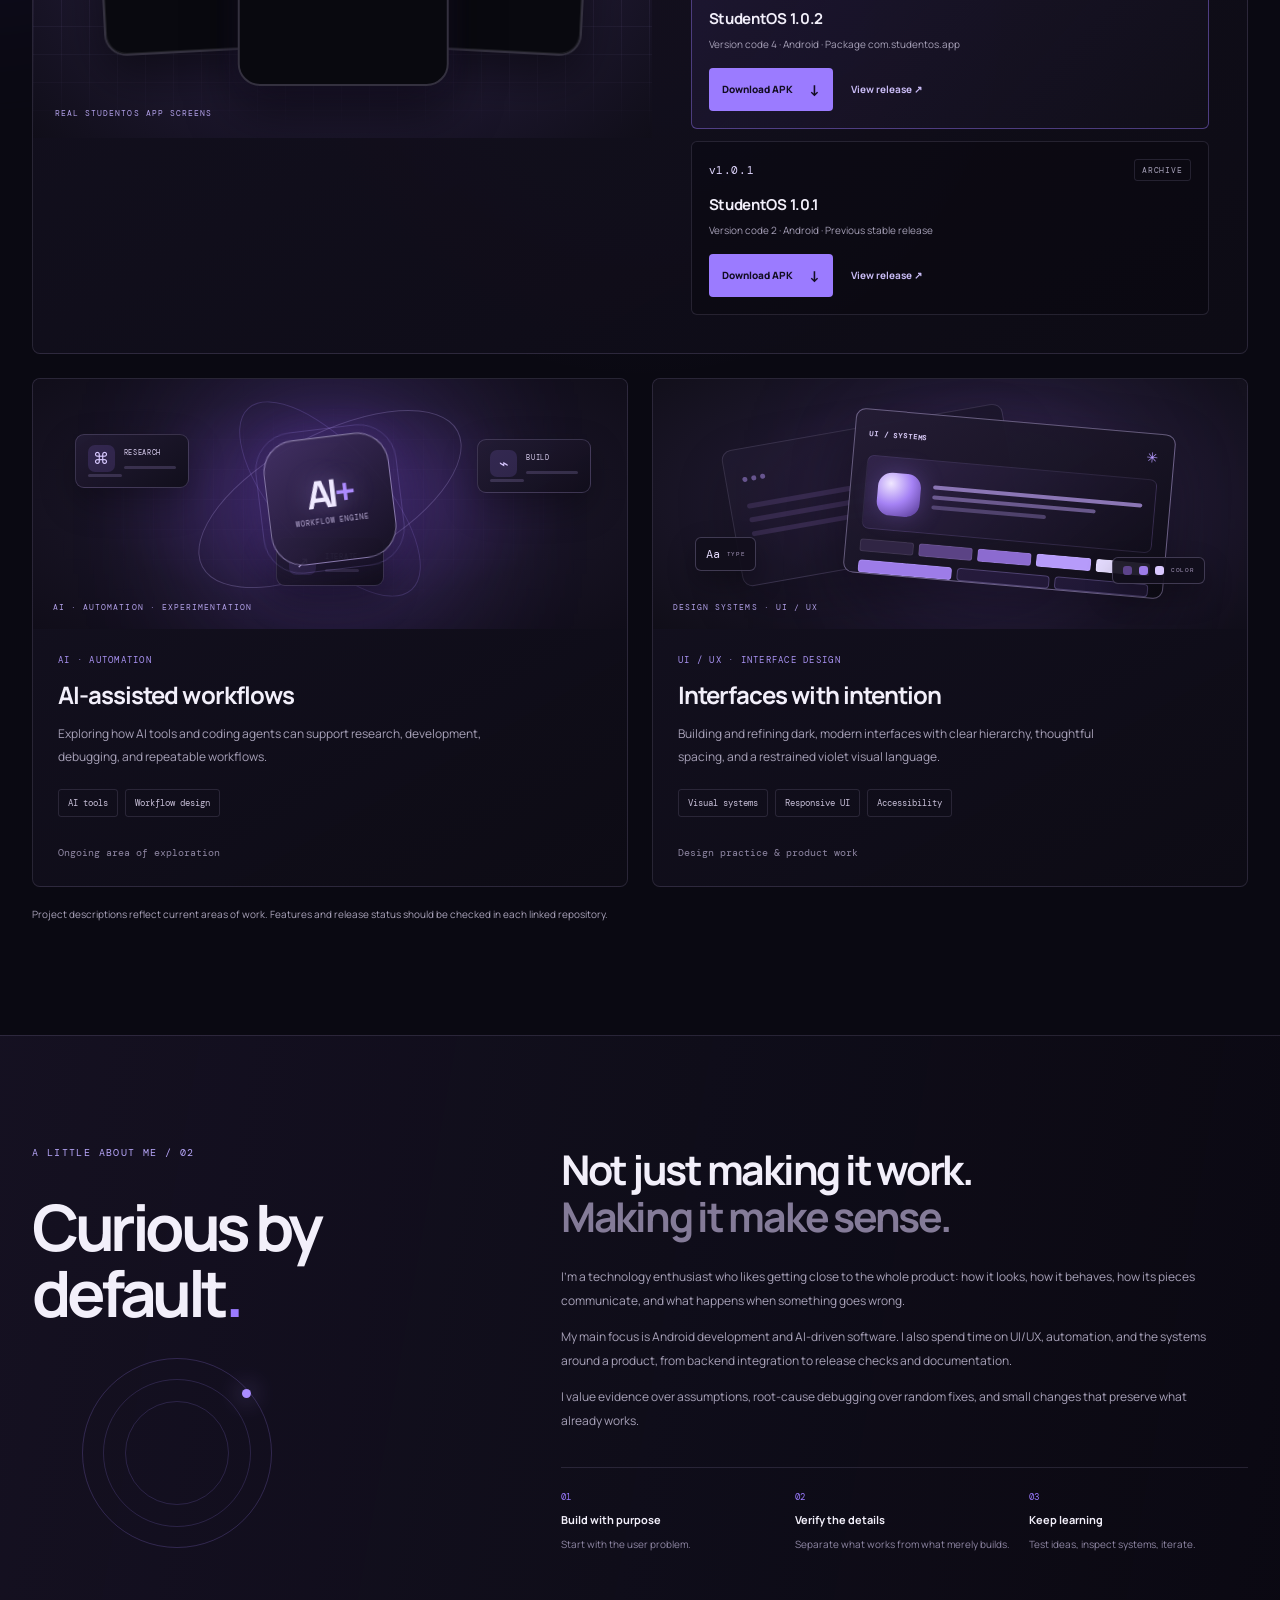
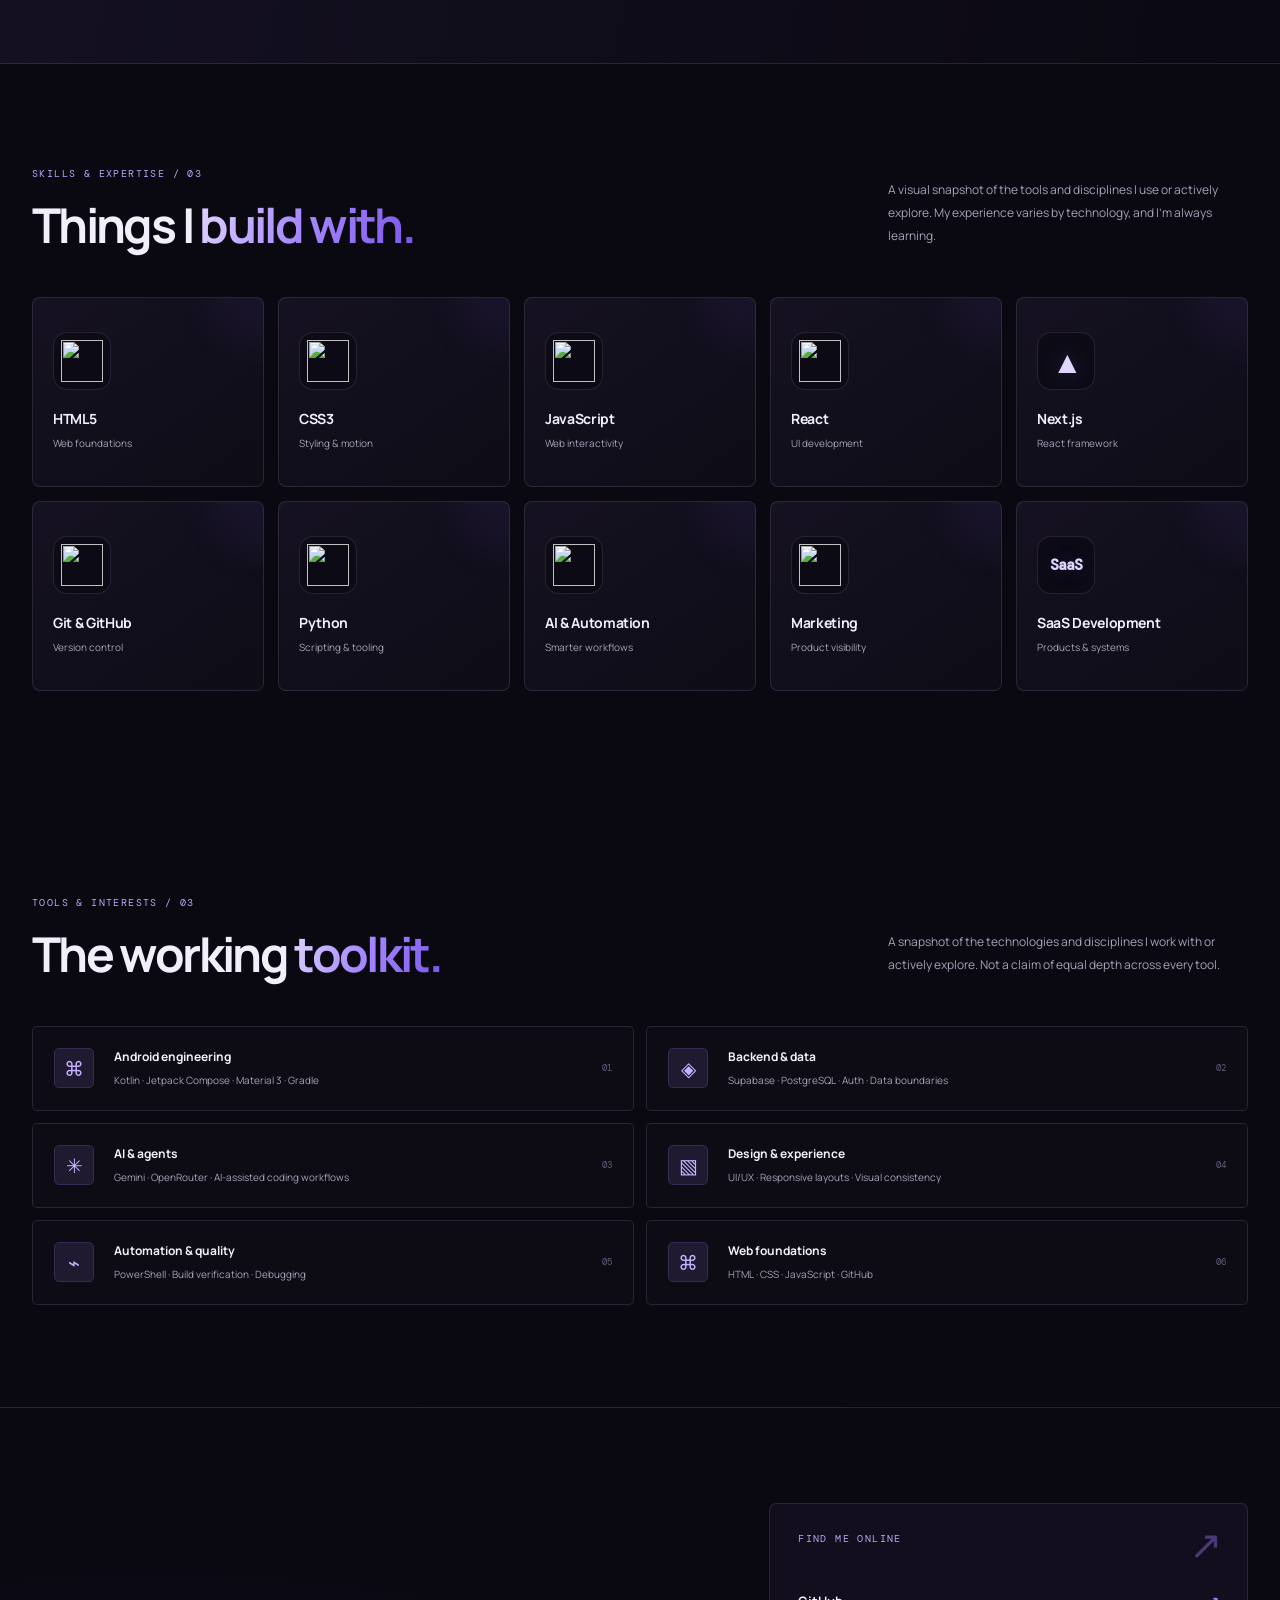
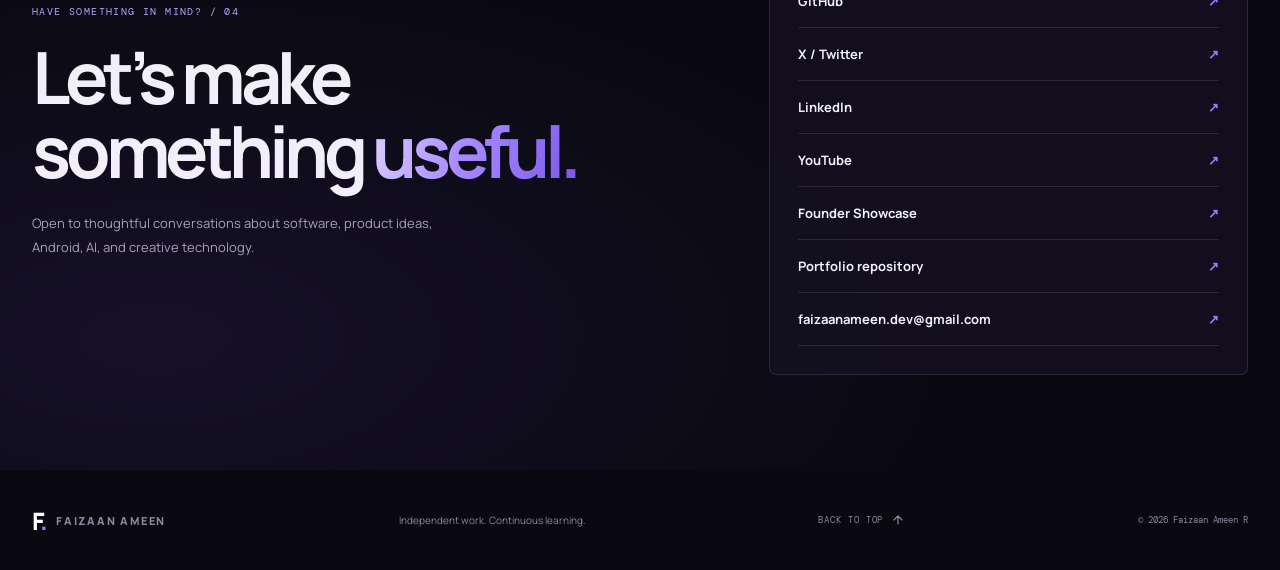
==== commit 2be4b139: "Connect YouTube and Founder Showcase to portfolio identity" ====
--- a/index.html
+++ b/index.html
@@ -23,7 +23,7 @@
   <meta property="og:image" content="https://faizaanameenr.vercel.app/social-preview.svg">
   <meta name="twitter:card" content="summary_large_image">
   <meta name="twitter:title" content="Faizaan Ameen R — Software Developer">
-  <meta name="twitter:description" content="Building useful software across Android, AI, automation, and design.">
+  <meta name="twitter:description" content="Building useful software across Android, AI, automation, and design.">\n  <meta name="twitter:image" content="https://faizaanameenr.vercel.app/social-preview.svg">
   <script type="application/ld+json">
   {
     "@context": "https://schema.org",
@@ -32,7 +32,7 @@
     "url": "https://faizaanameenr.vercel.app/",
     "description": "Software developer and technology enthusiast focused on Android development, AI projects, automation, and UI/UX design.",
     "knowsAbout": ["Android development", "Kotlin", "Jetpack Compose", "Artificial intelligence", "Software automation", "User interface design", "User experience design"],
-    "sameAs": ["https://github.com/faizaanameenr", "https://x.com/faizaanameenr", "https://www.linkedin.com/in/faizaan-ameen-268a84447/"],
+    "sameAs": ["https://github.com/faizaanameenr", "https://www.linkedin.com/in/faizaan-ameen-268a84447/", "https://x.com/faizaanameenr", "https://www.youtube.com/@faizaanameenr"],
     "mainEntityOfPage": {"@type": "WebPage", "@id": "https://faizaanameenr.vercel.app/"}
   }
   </script>
@@ -43,7 +43,7 @@
   <header class="topbar">
     <a class="brand" href="#home" aria-label="Faizaan Ameen R home"><span class="brand-mark">F<span>.</span></span><span>FAIZAAN AMEEN</span></a>
     <nav class="nav" id="nav">
-      <a href="#work">Work</a><a href="#about">About</a><a href="#skills-expertise">Skills</a><a href="#toolkit">Toolkit</a><a href="#contact" class="nav-contact">Let’s talk <span>↗</span></a>
+      <a href="#work">Work</a><a href="#about">About</a><a href="founder-showcase/">Showcase</a><a href="#skills-expertise">Skills</a><a href="#toolkit">Toolkit</a><a href="#contact" class="nav-contact">Let’s talk <span>↗</span></a>
     </nav>
     <button class="menu-toggle" id="menu-toggle" aria-label="Toggle navigation" aria-expanded="false"><span></span><span></span></button>
   </header>
@@ -53,7 +53,7 @@
         <div class="eyebrow"><span class="status-dot"></span> INDEPENDENT BUILDER · INDIA</div>
         <h1 class="hero-heading">I’m <span id="rotating-article">an</span> <span class="gradient-text role-rotator" id="rotating-role" aria-label="Android developer">Android developer</span><br>building useful software.</h1>
         <p class="hero-lede">I’m Faizaan, a hands-on developer exploring Android, AI-powered products, automation, and the details that make digital experiences feel right.</p>
-        <div class="hero-actions"><a class="button button-primary" href="#work">Explore my work <span>↘</span></a><a class="button button-quiet" href="https://github.com/faizaanameenr" target="_blank" rel="noreferrer">GitHub profile <span>↗</span></a></div>
+        <div class="hero-actions"><a class="button button-primary" href="#work">Explore my work <span>↘</span></a><a class="button button-quiet" href="https://github.com/faizaanameenr" target="_blank" rel="noreferrer">GitHub profile <span>↗</span></a><a class="button button-quiet" href="founder-showcase/">Founder showcase <span>↗</span></a></div>
         <div class="hero-meta"><span>FOCUSED ON</span><span>Android</span><i></i><span>AI</span><i></i><span>Product UI</span></div>
       </div>
       <div class="hero-art hero-portrait" aria-label="Portrait of Faizaan Ameen">
@@ -104,7 +104,7 @@
       </div>
     </section>
     <section class="section-wrap toolkit-section" id="toolkit"><div class="section-heading"><div><div class="eyebrow">TOOLS & INTERESTS / 03</div><h2>The working <span class="gradient-text">toolkit.</span></h2></div><p>A snapshot of the technologies and disciplines I work with or actively explore. Not a claim of equal depth across every tool.</p></div><div class="toolkit-grid"><div class="toolkit-card"><div class="tool-icon">⌘</div><div><h3>Android engineering</h3><p>Kotlin · Jetpack Compose · Material 3 · Gradle</p></div><span>01</span></div><div class="toolkit-card"><div class="tool-icon">◈</div><div><h3>Backend & data</h3><p>Supabase · PostgreSQL · Auth · Data boundaries</p></div><span>02</span></div><div class="toolkit-card"><div class="tool-icon">✳</div><div><h3>AI & agents</h3><p>Gemini · OpenRouter · AI-assisted coding workflows</p></div><span>03</span></div><div class="toolkit-card"><div class="tool-icon">▧</div><div><h3>Design & experience</h3><p>UI/UX · Responsive layouts · Visual consistency</p></div><span>04</span></div><div class="toolkit-card"><div class="tool-icon">⌁</div><div><h3>Automation & quality</h3><p>PowerShell · Build verification · Debugging</p></div><span>05</span></div><div class="toolkit-card"><div class="tool-icon">⌘</div><div><h3>Web foundations</h3><p>HTML · CSS · JavaScript · GitHub</p></div><span>06</span></div></div></section>
-    <section class="contact-section" id="contact"><div class="section-wrap contact-layout"><div><div class="eyebrow">HAVE SOMETHING IN MIND? / 04</div><h2>Let’s make<br>something <span class="gradient-text">useful.</span></h2><p>Open to thoughtful conversations about software, product ideas, Android, AI, and creative technology.</p></div><div class="contact-panel"><span class="contact-orb">↗</span><div class="contact-panel-label">FIND ME ONLINE</div><a href="https://github.com/faizaanameenr" target="_blank" rel="noopener noreferrer">GitHub <span>↗</span></a><a href="https://x.com/faizaanameenr" target="_blank" rel="noopener noreferrer">X / Twitter <span>↗</span></a><a href="https://www.linkedin.com/in/faizaan-ameen-268a84447/" target="_blank" rel="noopener noreferrer">LinkedIn <span>↗</span></a><a href="https://github.com/faizaanameenr/Faizaan-Ameen" target="_blank" rel="noopener noreferrer">Portfolio repository <span>↗</span></a><a class="contact-email" href="mailto:faizaanameen.dev@gmail.com">faizaanameen.dev@gmail.com <span>↗</span></a></div></div></section>
+    <section class="contact-section" id="contact"><div class="section-wrap contact-layout"><div><div class="eyebrow">HAVE SOMETHING IN MIND? / 04</div><h2>Let’s make<br>something <span class="gradient-text">useful.</span></h2><p>Open to thoughtful conversations about software, product ideas, Android, AI, and creative technology.</p></div><div class="contact-panel"><span class="contact-orb">↗</span><div class="contact-panel-label">FIND ME ONLINE</div><a href="https://github.com/faizaanameenr" target="_blank" rel="noopener noreferrer">GitHub <span>↗</span></a><a href="https://x.com/faizaanameenr" target="_blank" rel="noopener noreferrer">X / Twitter <span>↗</span></a><a href="https://www.linkedin.com/in/faizaan-ameen-268a84447/" target="_blank" rel="noopener noreferrer">LinkedIn <span>↗</span></a><a href="https://www.youtube.com/@faizaanameenr" target="_blank" rel="noopener noreferrer">YouTube <span>↗</span></a><a href="founder-showcase/">Founder Showcase <span>↗</span></a><a href="https://github.com/faizaanameenr/Faizaan-Ameen" target="_blank" rel="noopener noreferrer">Portfolio repository <span>↗</span></a><a class="contact-email" href="mailto:faizaanameen.dev@gmail.com">faizaanameen.dev@gmail.com <span>↗</span></a></div></div></section>
   </main>
   <footer class="footer section-wrap"><a class="brand" href="#home"><span class="brand-mark">F<span>.</span></span><span>FAIZAAN AMEEN</span></a><span>Independent work. Continuous learning.</span><a href="#home" class="back-to-top">BACK TO TOP <svg aria-hidden="true" viewBox="0 0 24 24" width="14" height="14" fill="none" stroke="currentColor" stroke-width="2" stroke-linecap="round" stroke-linejoin="round"><path d="M12 19V5M5 12l7-7 7 7"/></svg></a><small>© <span id="year"></span> Faizaan Ameen R</small></footer>
   <script src="script.js"></script>
--- a/styles.css
+++ b/styles.css
@@ -533,3 +533,115 @@
 @media(max-width:1000px){.skills-grid{grid-template-columns:repeat(3,minmax(0,1fr))}}
 @media(max-width:560px){.skills-grid{grid-template-columns:repeat(2,minmax(0,1fr));gap:10px;margin-top:26px}.skill-tile{min-height:166px;padding:17px 14px}.skill-icon-wrap{width:52px;height:52px;margin-bottom:16px}.skill-icon-wrap img{width:38px;height:38px}.skill-tile h3{font-size:12px}.skill-tile>span{font-size:9px}}
 @media(prefers-reduced-motion:reduce){.skill-tile,.skill-tile:before,.skill-icon-wrap{transition:none!important}}
+
+
+/* Project visual refresh: layered AI workflow and interface-design scenes. */
+.ai-visual {
+  isolation:isolate;
+  overflow:hidden;
+  background:radial-gradient(ellipse at 50% 48%,#30204f 0%,#171323 58%,#100d19 100%);
+}
+.ai-visual-grid {
+  position:absolute;inset:0;opacity:.38;
+  background-image:linear-gradient(rgba(190,169,255,.08) 1px,transparent 1px),linear-gradient(90deg,rgba(190,169,255,.08) 1px,transparent 1px);
+  background-size:30px 30px;
+  mask-image:radial-gradient(ellipse at center,#000 15%,transparent 78%);
+}
+.ai-glow { width:220px;height:220px;background:#8756f2;filter:blur(76px);opacity:.32; }
+.ai-orbit { position:absolute;left:50%;top:48%;border:1px solid rgba(199,179,255,.24);border-radius:50%;pointer-events:none; }
+.ai-orbit-one { width:290px;height:130px;transform:translate(-50%,-50%) rotate(-28deg); }
+.ai-orbit-two { width:245px;height:105px;transform:translate(-50%,-50%) rotate(48deg);border-color:rgba(168,139,255,.2); }
+.ai-core {
+  position:absolute;left:50%;top:48%;z-index:3;width:126px;height:126px;
+  display:flex;flex-direction:column;align-items:center;justify-content:center;gap:5px;
+  border:1px solid rgba(213,195,255,.52);border-radius:32px;
+  background:linear-gradient(145deg,rgba(65,47,99,.94),rgba(19,15,31,.96));
+  box-shadow:0 18px 55px rgba(0,0,0,.4),0 0 42px rgba(139,92,246,.22),inset 0 1px rgba(255,255,255,.12);
+  transform:translate(-50%,-50%) rotate(-7deg);
+}
+.ai-core strong {font-size:38px;line-height:1;letter-spacing:-.1em;color:#f0eaff;text-shadow:0 0 25px rgba(191,165,255,.42)}
+.ai-core strong span {color:#ad8bff}
+.ai-core small {font:7px var(--mono);letter-spacing:.13em;color:#bdb0da}
+.ai-core-ring {position:absolute;inset:-9px;border:1px solid rgba(177,149,255,.2);border-radius:38px}
+.ai-node {
+  position:absolute;z-index:2;display:grid;grid-template-columns:28px auto;align-items:center;gap:2px 8px;
+  min-width:108px;padding:10px 12px;border:1px solid rgba(207,190,255,.2);border-radius:9px;
+  background:linear-gradient(145deg,rgba(35,28,53,.94),rgba(17,14,27,.96));
+  box-shadow:0 14px 35px rgba(0,0,0,.28);backdrop-filter:blur(12px);
+}
+.ai-node>span:not(.ai-node-icon){font:7px var(--mono);letter-spacing:.1em;color:#d9ceef}
+.ai-node-icon {grid-row:span 2;width:27px;height:27px;display:grid;place-items:center;border-radius:7px;background:rgba(145,111,229,.18);color:#d8c8ff;font-size:16px}
+.ai-node i {height:3px;border-radius:4px;background:rgba(185,164,232,.2);width:52px}
+.ai-node i:last-child {width:34px}
+.ai-node-left {left:7%;top:22%}
+.ai-node-right {right:6%;top:24%}
+.ai-node-bottom {left:50%;bottom:17%;transform:translateX(-50%)}
+.design-visual {
+  isolation:isolate;overflow:hidden;
+  background:radial-gradient(ellipse at 52% 46%,#382754 0%,#1b1629 55%,#100e18 100%);
+}
+.design-glow {position:absolute;width:220px;height:190px;left:40%;top:20%;background:#8056d8;filter:blur(85px);opacity:.23}
+.design-window {
+  position:absolute;border:1px solid rgba(215,199,255,.26);border-radius:10px;
+  background:linear-gradient(145deg,rgba(36,29,53,.97),rgba(15,13,23,.98));
+  box-shadow:0 24px 55px rgba(0,0,0,.38);
+}
+.design-window-back {width:48%;height:55%;left:13%;top:19%;transform:rotate(-10deg);opacity:.58;padding:16px}
+.design-window-back span {display:inline-block;width:5px;height:5px;border-radius:50%;background:#9c82d5;margin-right:4px}
+.design-window-back i {display:block;height:5px;width:70%;margin-top:17px;border-radius:4px;background:#45365f}
+.design-window-back i:nth-of-type(2){width:54%;margin-top:9px}.design-window-back i:nth-of-type(3){width:62%;margin-top:9px}
+.design-window-front {z-index:2;width:54%;height:66%;right:13%;top:17%;padding:14px;transform:rotate(5deg);border-color:rgba(214,196,255,.42)}
+.design-window-head {display:flex;justify-content:space-between;align-items:center;font:7px var(--mono);letter-spacing:.12em;color:#cfc1ed}
+.design-window-head span {color:#b59aff;font-size:14px}
+.design-preview {height:55%;margin-top:13px;display:flex;align-items:center;gap:12px;padding:12px;border:1px solid rgba(194,174,255,.12);border-radius:7px;background:linear-gradient(135deg,rgba(113,79,174,.2),rgba(18,15,28,.6))}
+.design-preview-orb {width:43px;height:43px;flex:0 0 auto;border-radius:14px;background:radial-gradient(circle at 30% 25%,#f0e7ff,#a582f4 48%,#51358c);box-shadow:0 0 24px rgba(161,124,255,.3)}
+.design-preview-lines {display:flex;flex:1;flex-direction:column;gap:6px}
+.design-preview-lines i {height:4px;border-radius:4px;background:#8b76b5}
+.design-preview-lines i:nth-child(2){width:78%;opacity:.7}.design-preview-lines i:nth-child(3){width:55%;opacity:.45}
+.design-palette {display:flex;gap:5px;margin-top:10px}
+.design-palette i {height:13px;flex:1;border-radius:3px;background:#302544;border:1px solid rgba(255,255,255,.08)}
+.design-palette i:nth-child(2){background:#5b4385}.design-palette i:nth-child(3){background:#8c6bd0}.design-palette i:nth-child(4){background:#b69bfa}.design-palette i:nth-child(5){background:#e5dcff}
+.design-components {display:flex;gap:5px;margin-top:8px}
+.design-components span {height:13px;flex:1;border:1px solid rgba(190,169,255,.28);border-radius:4px;background:rgba(139,92,246,.12)}
+.design-components span:first-child {background:#9d7ce8}
+.design-token {position:absolute;z-index:3;display:flex;align-items:center;gap:7px;padding:8px 10px;border:1px solid rgba(212,195,255,.24);border-radius:6px;background:rgba(18,15,28,.92);box-shadow:0 12px 28px rgba(0,0,0,.3);color:#e7ddff;font:12px var(--mono)}
+.design-token small {font-size:6px;letter-spacing:.12em;color:#a99bbf}
+.design-token-type {left:7%;bottom:23%}
+.design-token-color {right:7%;bottom:18%}
+.design-token-color i {width:9px;height:9px;border-radius:3px;background:#5c438a}
+.design-token-color i:nth-child(2){background:#9d7ce8}.design-token-color i:nth-child(3){background:#d9c8ff}
+@media (hover:hover) and (pointer:fine) {
+  .project-card:hover .ai-core {box-shadow:0 22px 65px rgba(0,0,0,.48),0 0 58px rgba(139,92,246,.34),inset 0 1px rgba(255,255,255,.16)}
+  .project-card:hover .ai-orbit-one {transform:translate(-50%,-50%) rotate(-18deg) scale(1.05)}
+  .project-card:hover .ai-orbit-two {transform:translate(-50%,-50%) rotate(58deg) scale(1.05)}
+  .project-card:hover .design-window-front {transform:translate(-4px,-5px) rotate(2deg)}
+  .project-card:hover .design-window-back {transform:translate(4px,3px) rotate(-7deg)}
+  .ai-orbit,.ai-core,.design-window {transition:transform .65s cubic-bezier(.2,.8,.2,1),box-shadow .5s ease}
+}
+@media(max-width:560px) {
+  .ai-node {transform:scale(.86)}
+  .ai-node-left {left:1%;top:20%}
+  .ai-node-right {right:1%;top:22%}
+  .ai-node-bottom {bottom:13%;left:50%;transform:translateX(-50%) scale(.86)}
+  .design-window-front {right:9%;width:59%}
+  .design-window-back {left:9%;width:48%}
+  .design-token-type {left:3%;bottom:19%}
+  .design-token-color {right:2%;bottom:14%}
+}
+
+/* StudentOS screen hover: bring the selected real app screen forward and enlarge it. */
+.student-device {transition:transform .48s cubic-bezier(.2,.8,.2,1),box-shadow .48s ease,border-color .35s ease;transform-origin:center center;will-change:transform}
+@media (hover:hover) and (pointer:fine) {
+  .student-showcase:hover .student-device {filter:brightness(.72);transition:filter .35s ease,transform .48s cubic-bezier(.2,.8,.2,1),box-shadow .48s ease}
+  .student-showcase .student-device:hover {z-index:8!important;filter:brightness(1);border-color:rgba(221,204,255,.9);box-shadow:0 30px 75px rgba(0,0,0,.68),0 0 42px rgba(139,92,246,.3)}
+  .student-showcase .student-device-main:hover {transform:translate(-50%,-50%) scale(1.16)!important}
+  .student-showcase .student-device-side:hover {transform:translateY(-50%) rotate(0deg) scale(1.2)!important}
+  .student-showcase .student-device-back:hover {transform:translateY(-50%) rotate(0deg) scale(1.2)!important}
+}
+@media (hover:none),(pointer:coarse) {
+  .student-device {transition:transform .35s ease,box-shadow .35s ease}
+  .student-device:active {z-index:8!important;transform:scale(1.06)!important}
+}
+@media (prefers-reduced-motion:reduce) {
+  .ai-orbit,.ai-core,.design-window,.student-device {transition:none!important}
+}
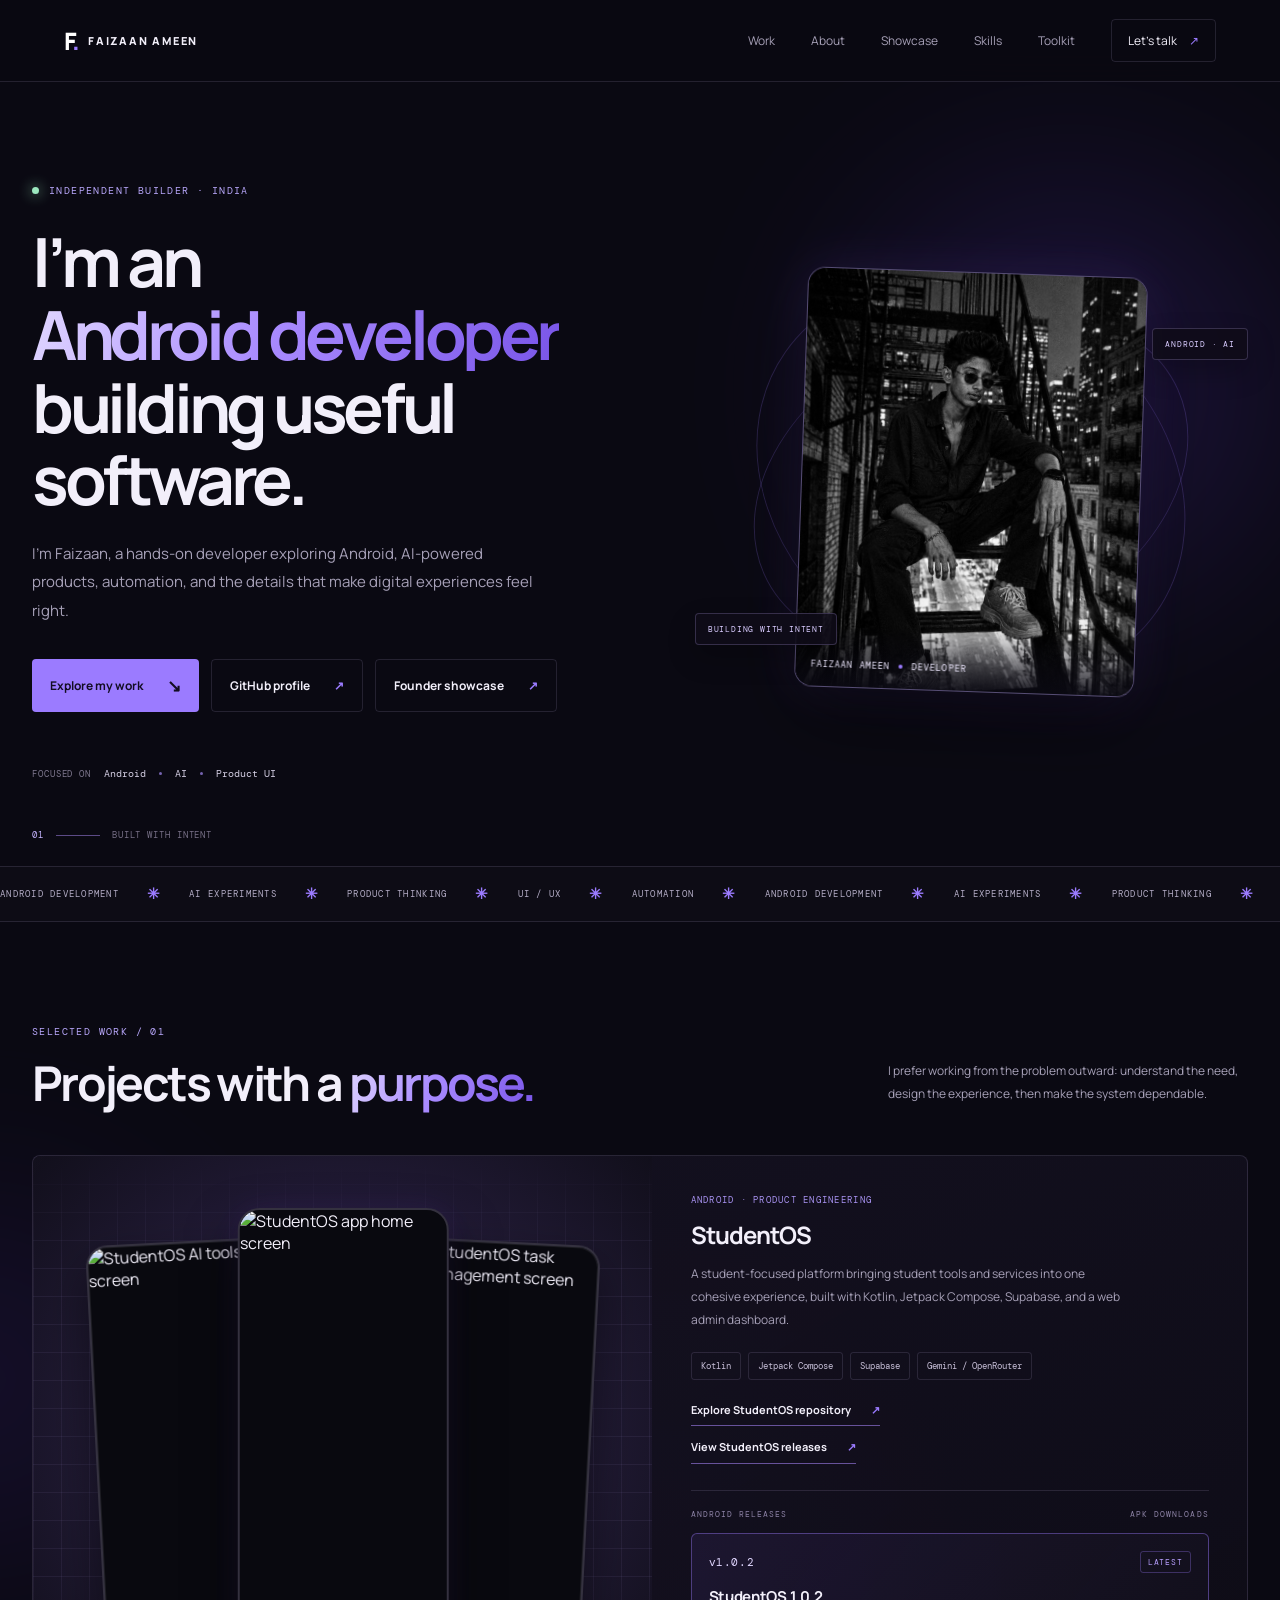
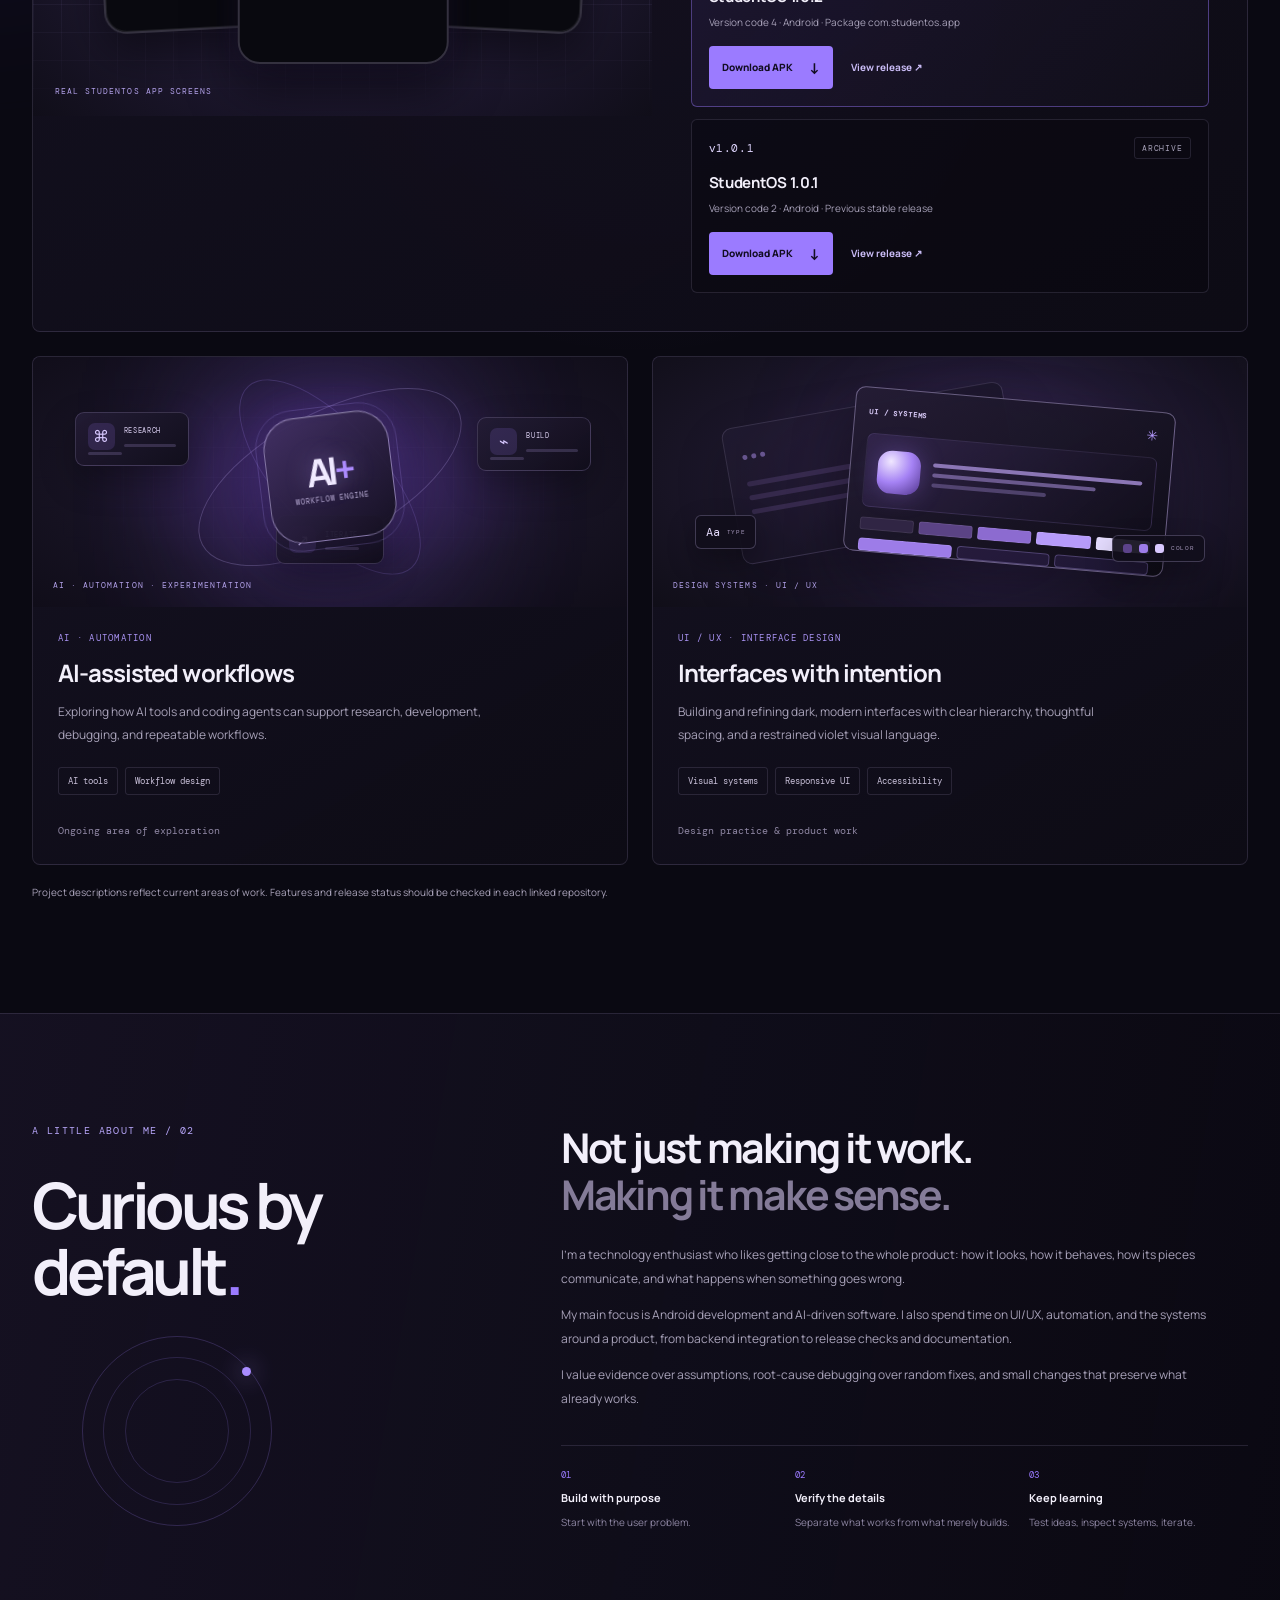
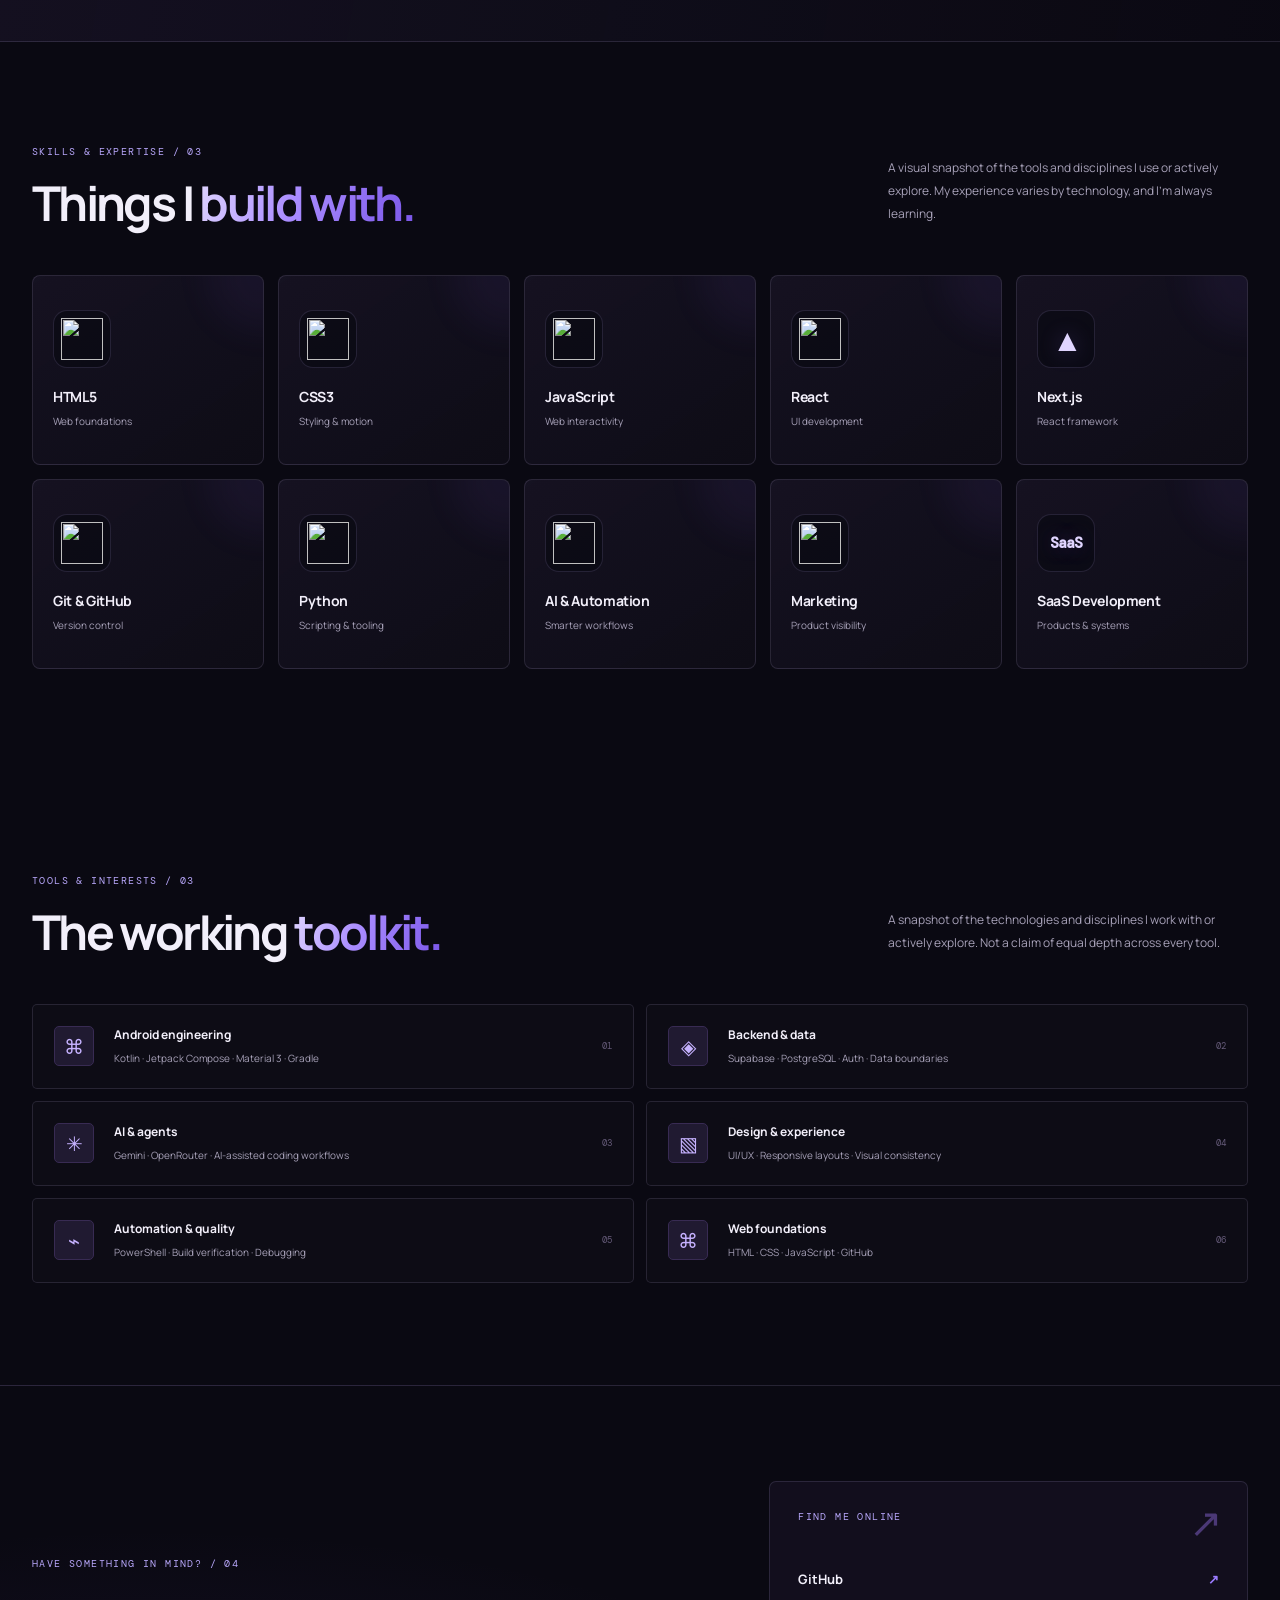
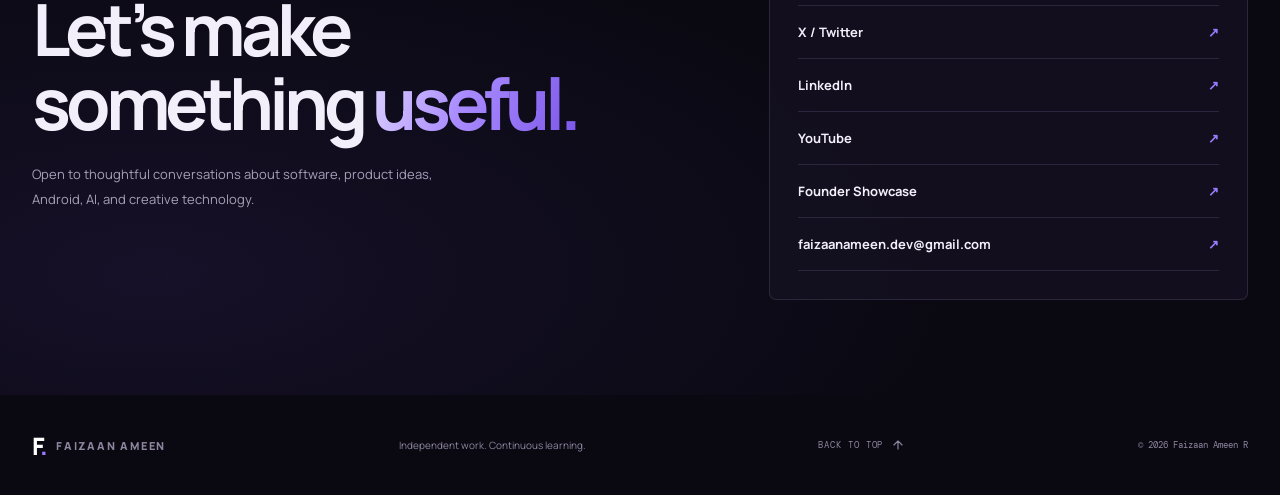
==== commit 79c3148d: "Remove portfolio repository link and fix stray newline text" ====
--- a/index.html
+++ b/index.html
@@ -23,7 +23,8 @@
   <meta property="og:image" content="https://faizaanameenr.vercel.app/social-preview.svg">
   <meta name="twitter:card" content="summary_large_image">
   <meta name="twitter:title" content="Faizaan Ameen R — Software Developer">
-  <meta name="twitter:description" content="Building useful software across Android, AI, automation, and design.">\n  <meta name="twitter:image" content="https://faizaanameenr.vercel.app/social-preview.svg">
+  <meta name="twitter:description" content="Building useful software across Android, AI, automation, and design.">
+  <meta name="twitter:image" content="https://faizaanameenr.vercel.app/social-preview.svg">
   <script type="application/ld+json">
   {
     "@context": "https://schema.org",
@@ -104,7 +105,7 @@
       </div>
     </section>
     <section class="section-wrap toolkit-section" id="toolkit"><div class="section-heading"><div><div class="eyebrow">TOOLS & INTERESTS / 03</div><h2>The working <span class="gradient-text">toolkit.</span></h2></div><p>A snapshot of the technologies and disciplines I work with or actively explore. Not a claim of equal depth across every tool.</p></div><div class="toolkit-grid"><div class="toolkit-card"><div class="tool-icon">⌘</div><div><h3>Android engineering</h3><p>Kotlin · Jetpack Compose · Material 3 · Gradle</p></div><span>01</span></div><div class="toolkit-card"><div class="tool-icon">◈</div><div><h3>Backend & data</h3><p>Supabase · PostgreSQL · Auth · Data boundaries</p></div><span>02</span></div><div class="toolkit-card"><div class="tool-icon">✳</div><div><h3>AI & agents</h3><p>Gemini · OpenRouter · AI-assisted coding workflows</p></div><span>03</span></div><div class="toolkit-card"><div class="tool-icon">▧</div><div><h3>Design & experience</h3><p>UI/UX · Responsive layouts · Visual consistency</p></div><span>04</span></div><div class="toolkit-card"><div class="tool-icon">⌁</div><div><h3>Automation & quality</h3><p>PowerShell · Build verification · Debugging</p></div><span>05</span></div><div class="toolkit-card"><div class="tool-icon">⌘</div><div><h3>Web foundations</h3><p>HTML · CSS · JavaScript · GitHub</p></div><span>06</span></div></div></section>
-    <section class="contact-section" id="contact"><div class="section-wrap contact-layout"><div><div class="eyebrow">HAVE SOMETHING IN MIND? / 04</div><h2>Let’s make<br>something <span class="gradient-text">useful.</span></h2><p>Open to thoughtful conversations about software, product ideas, Android, AI, and creative technology.</p></div><div class="contact-panel"><span class="contact-orb">↗</span><div class="contact-panel-label">FIND ME ONLINE</div><a href="https://github.com/faizaanameenr" target="_blank" rel="noopener noreferrer">GitHub <span>↗</span></a><a href="https://x.com/faizaanameenr" target="_blank" rel="noopener noreferrer">X / Twitter <span>↗</span></a><a href="https://www.linkedin.com/in/faizaan-ameen-268a84447/" target="_blank" rel="noopener noreferrer">LinkedIn <span>↗</span></a><a href="https://www.youtube.com/@faizaanameenr" target="_blank" rel="noopener noreferrer">YouTube <span>↗</span></a><a href="founder-showcase/">Founder Showcase <span>↗</span></a><a href="https://github.com/faizaanameenr/Faizaan-Ameen" target="_blank" rel="noopener noreferrer">Portfolio repository <span>↗</span></a><a class="contact-email" href="mailto:faizaanameen.dev@gmail.com">faizaanameen.dev@gmail.com <span>↗</span></a></div></div></section>
+    <section class="contact-section" id="contact"><div class="section-wrap contact-layout"><div><div class="eyebrow">HAVE SOMETHING IN MIND? / 04</div><h2>Let’s make<br>something <span class="gradient-text">useful.</span></h2><p>Open to thoughtful conversations about software, product ideas, Android, AI, and creative technology.</p></div><div class="contact-panel"><span class="contact-orb">↗</span><div class="contact-panel-label">FIND ME ONLINE</div><a href="https://github.com/faizaanameenr" target="_blank" rel="noopener noreferrer">GitHub <span>↗</span></a><a href="https://x.com/faizaanameenr" target="_blank" rel="noopener noreferrer">X / Twitter <span>↗</span></a><a href="https://www.linkedin.com/in/faizaan-ameen-268a84447/" target="_blank" rel="noopener noreferrer">LinkedIn <span>↗</span></a><a href="https://www.youtube.com/@faizaanameenr" target="_blank" rel="noopener noreferrer">YouTube <span>↗</span></a><a href="founder-showcase/">Founder Showcase <span>↗</span></a><a class="contact-email" href="mailto:faizaanameen.dev@gmail.com">faizaanameen.dev@gmail.com <span>↗</span></a></div></div></section>
   </main>
   <footer class="footer section-wrap"><a class="brand" href="#home"><span class="brand-mark">F<span>.</span></span><span>FAIZAAN AMEEN</span></a><span>Independent work. Continuous learning.</span><a href="#home" class="back-to-top">BACK TO TOP <svg aria-hidden="true" viewBox="0 0 24 24" width="14" height="14" fill="none" stroke="currentColor" stroke-width="2" stroke-linecap="round" stroke-linejoin="round"><path d="M12 19V5M5 12l7-7 7 7"/></svg></a><small>© <span id="year"></span> Faizaan Ameen R</small></footer>
   <script src="script.js"></script>
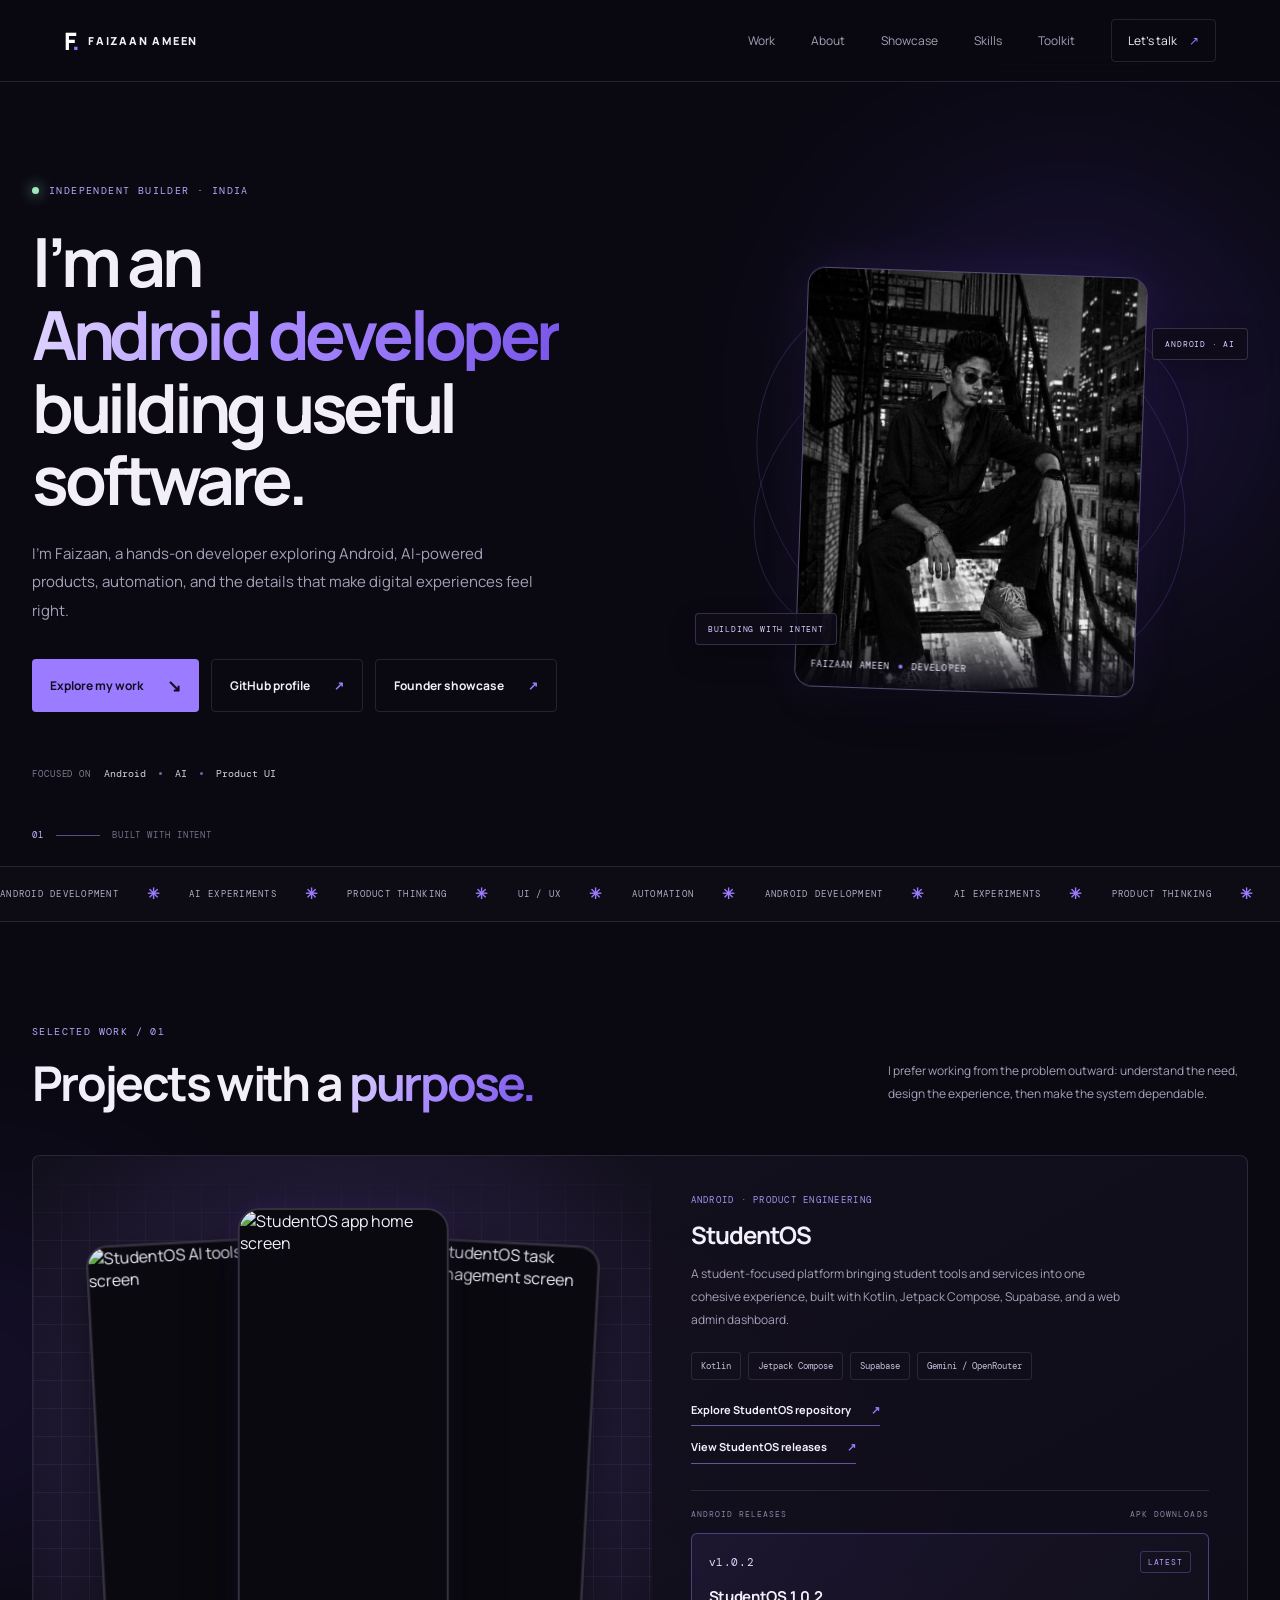
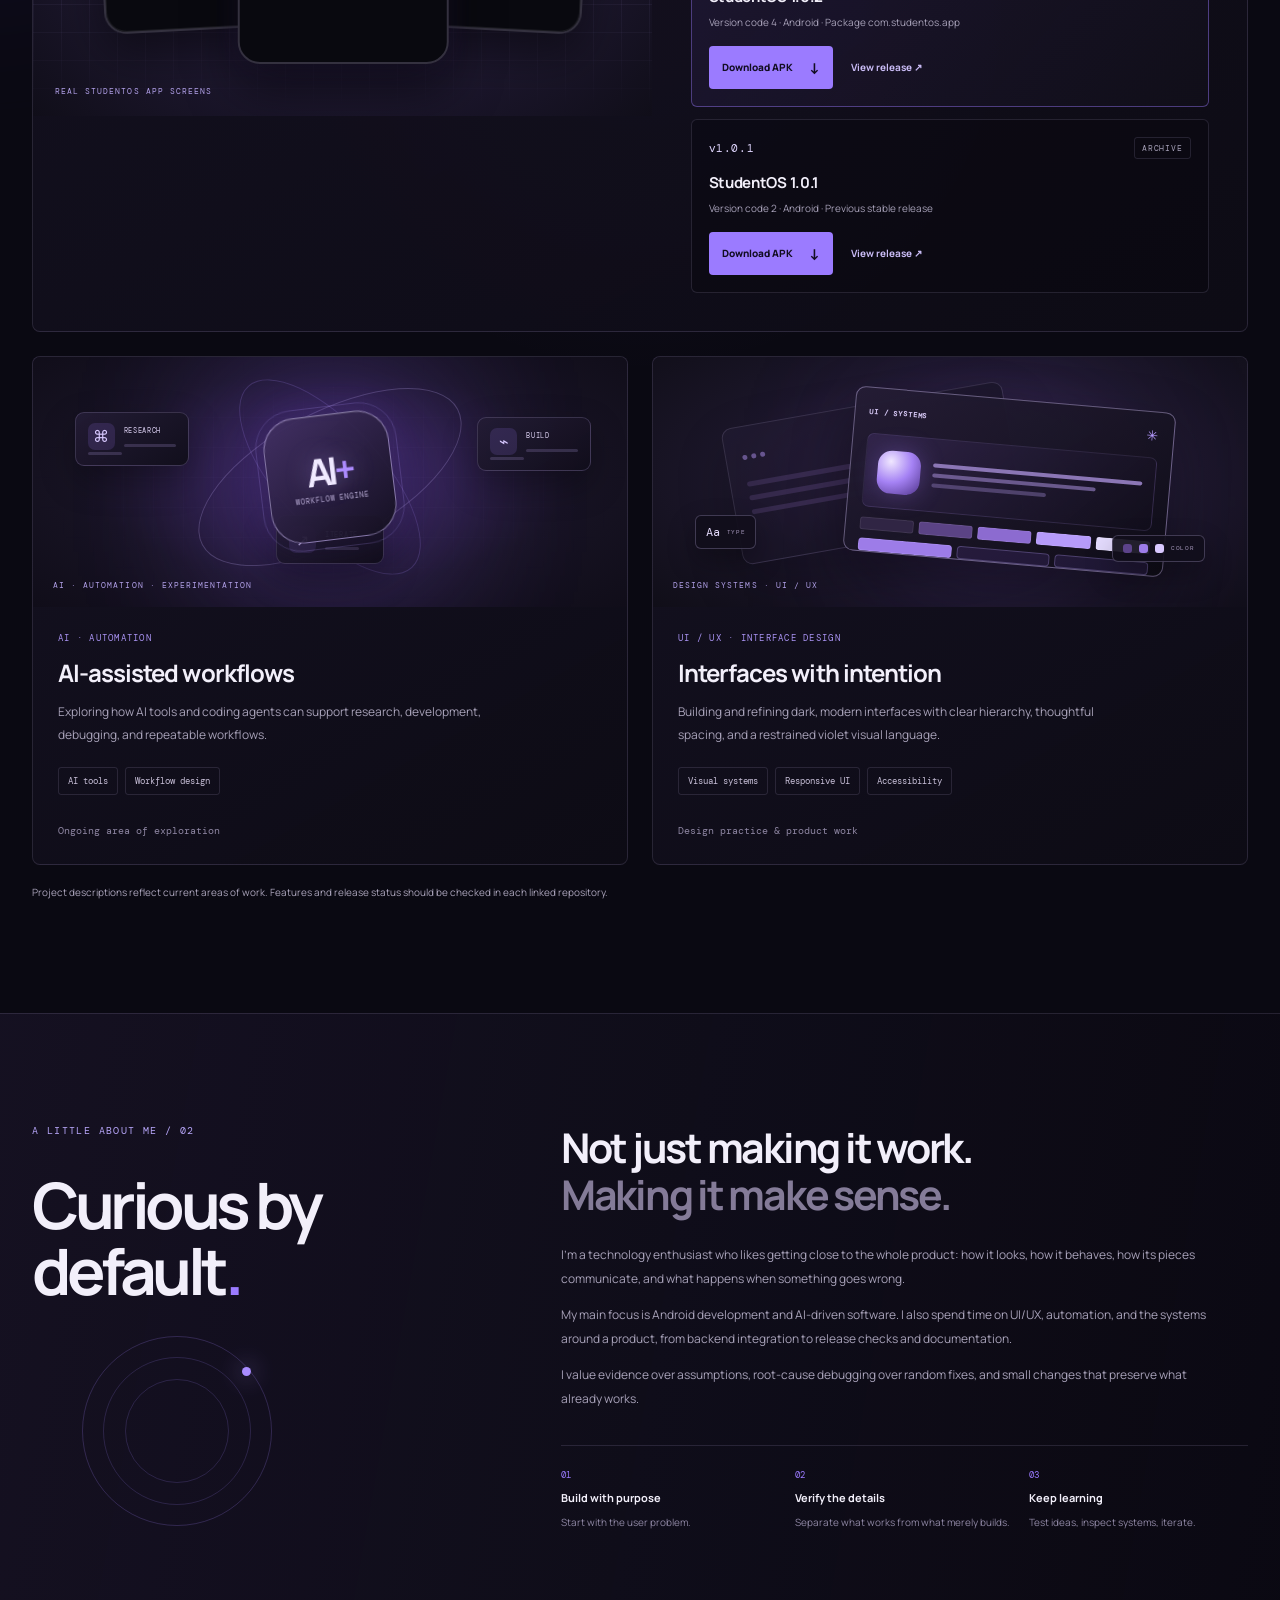
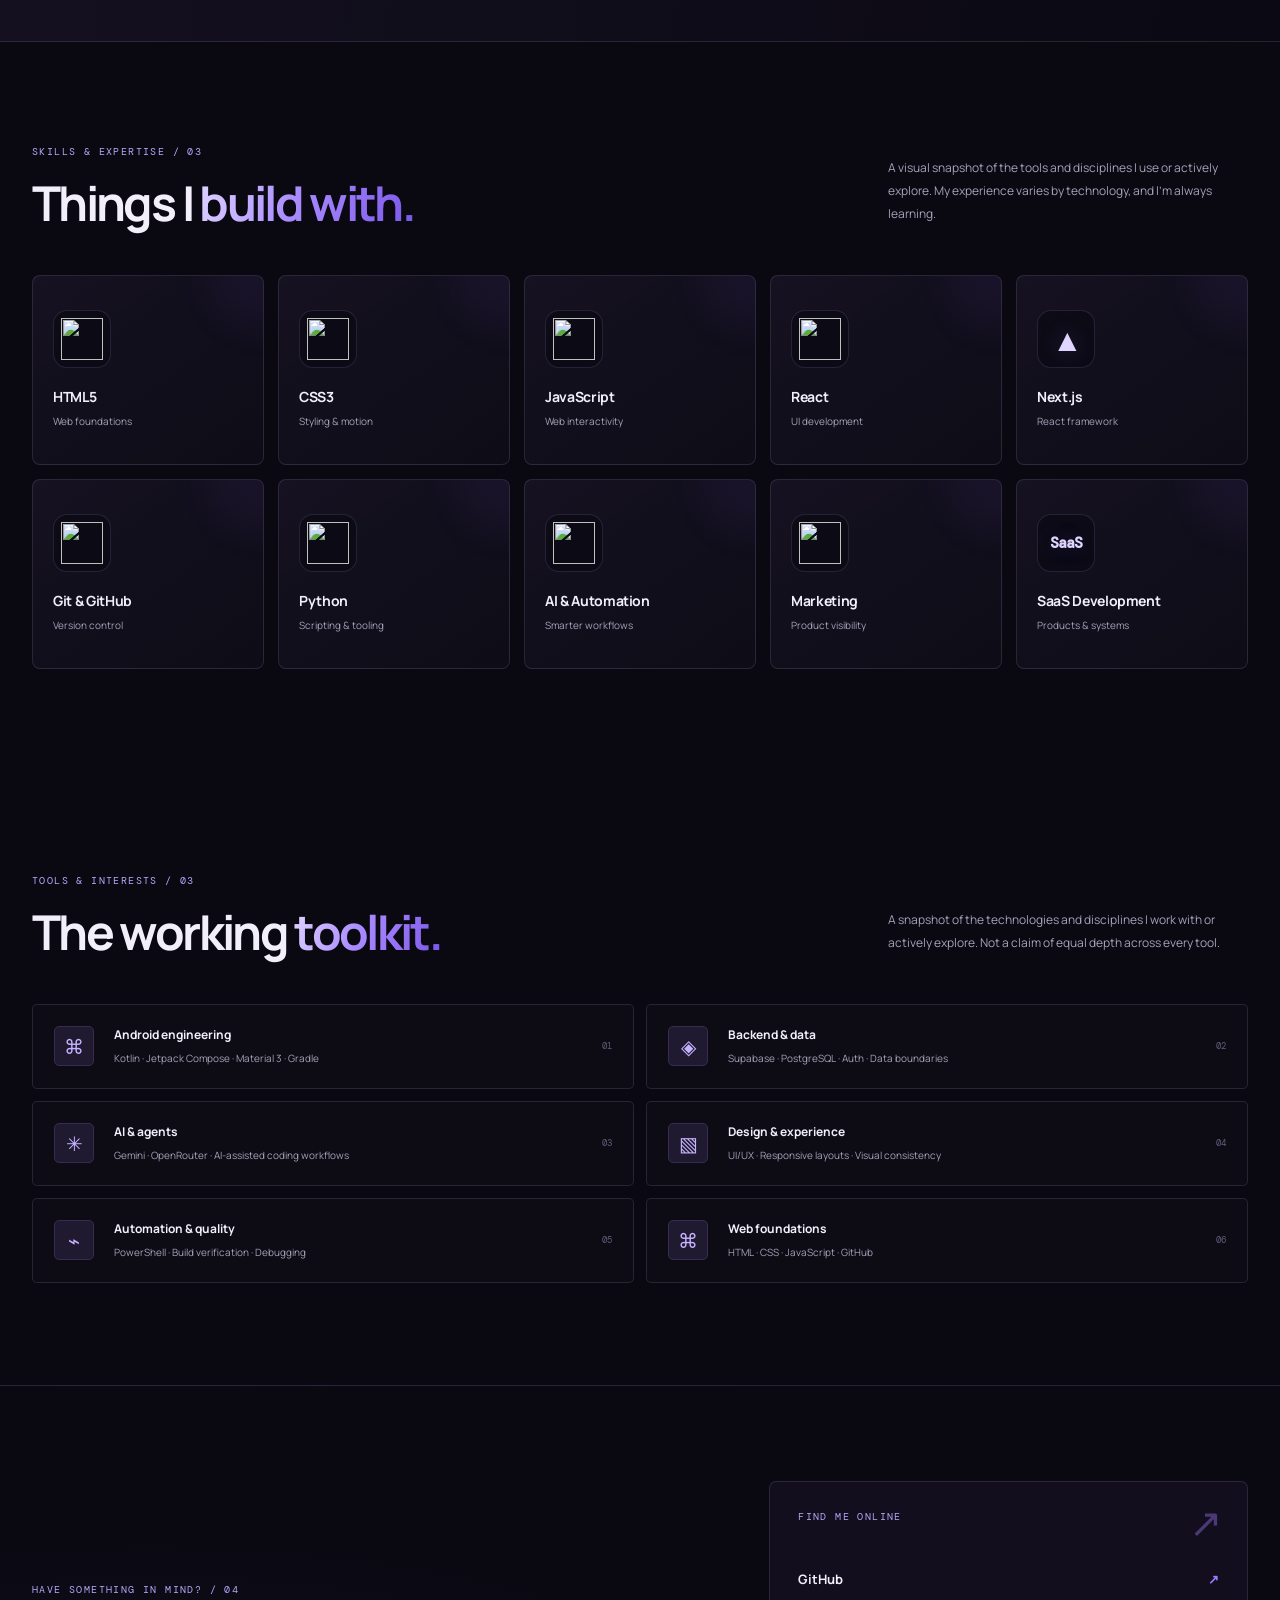
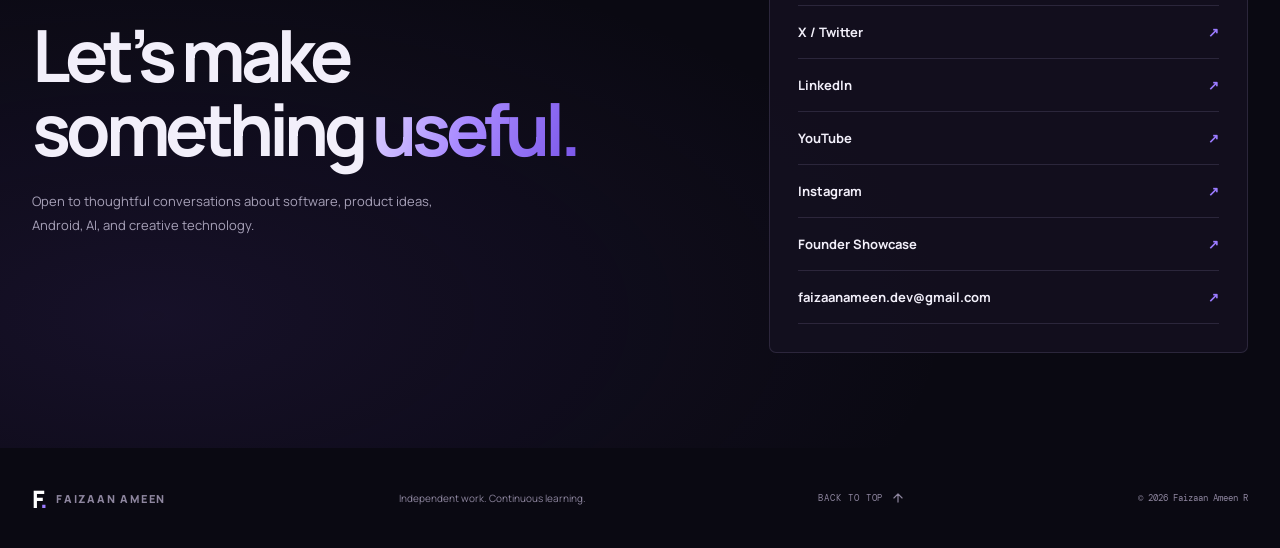
==== commit ce4ce329: "Add Instagram to social links and Person profile" ====
--- a/index.html
+++ b/index.html
@@ -33,7 +33,7 @@
     "url": "https://faizaanameenr.vercel.app/",
     "description": "Software developer and technology enthusiast focused on Android development, AI projects, automation, and UI/UX design.",
     "knowsAbout": ["Android development", "Kotlin", "Jetpack Compose", "Artificial intelligence", "Software automation", "User interface design", "User experience design"],
-    "sameAs": ["https://github.com/faizaanameenr", "https://www.linkedin.com/in/faizaan-ameen-268a84447/", "https://x.com/faizaanameenr", "https://www.youtube.com/@faizaanameenr"],
+    "sameAs": ["https://github.com/faizaanameenr", "https://www.linkedin.com/in/faizaan-ameen-268a84447/", "https://x.com/faizaanameenr", "https://www.youtube.com/@faizaanameenr", "https://www.instagram.com/faizaanameenr/"],
     "mainEntityOfPage": {"@type": "WebPage", "@id": "https://faizaanameenr.vercel.app/"}
   }
   </script>
@@ -105,7 +105,7 @@
       </div>
     </section>
     <section class="section-wrap toolkit-section" id="toolkit"><div class="section-heading"><div><div class="eyebrow">TOOLS & INTERESTS / 03</div><h2>The working <span class="gradient-text">toolkit.</span></h2></div><p>A snapshot of the technologies and disciplines I work with or actively explore. Not a claim of equal depth across every tool.</p></div><div class="toolkit-grid"><div class="toolkit-card"><div class="tool-icon">⌘</div><div><h3>Android engineering</h3><p>Kotlin · Jetpack Compose · Material 3 · Gradle</p></div><span>01</span></div><div class="toolkit-card"><div class="tool-icon">◈</div><div><h3>Backend & data</h3><p>Supabase · PostgreSQL · Auth · Data boundaries</p></div><span>02</span></div><div class="toolkit-card"><div class="tool-icon">✳</div><div><h3>AI & agents</h3><p>Gemini · OpenRouter · AI-assisted coding workflows</p></div><span>03</span></div><div class="toolkit-card"><div class="tool-icon">▧</div><div><h3>Design & experience</h3><p>UI/UX · Responsive layouts · Visual consistency</p></div><span>04</span></div><div class="toolkit-card"><div class="tool-icon">⌁</div><div><h3>Automation & quality</h3><p>PowerShell · Build verification · Debugging</p></div><span>05</span></div><div class="toolkit-card"><div class="tool-icon">⌘</div><div><h3>Web foundations</h3><p>HTML · CSS · JavaScript · GitHub</p></div><span>06</span></div></div></section>
-    <section class="contact-section" id="contact"><div class="section-wrap contact-layout"><div><div class="eyebrow">HAVE SOMETHING IN MIND? / 04</div><h2>Let’s make<br>something <span class="gradient-text">useful.</span></h2><p>Open to thoughtful conversations about software, product ideas, Android, AI, and creative technology.</p></div><div class="contact-panel"><span class="contact-orb">↗</span><div class="contact-panel-label">FIND ME ONLINE</div><a href="https://github.com/faizaanameenr" target="_blank" rel="noopener noreferrer">GitHub <span>↗</span></a><a href="https://x.com/faizaanameenr" target="_blank" rel="noopener noreferrer">X / Twitter <span>↗</span></a><a href="https://www.linkedin.com/in/faizaan-ameen-268a84447/" target="_blank" rel="noopener noreferrer">LinkedIn <span>↗</span></a><a href="https://www.youtube.com/@faizaanameenr" target="_blank" rel="noopener noreferrer">YouTube <span>↗</span></a><a href="founder-showcase/">Founder Showcase <span>↗</span></a><a class="contact-email" href="mailto:faizaanameen.dev@gmail.com">faizaanameen.dev@gmail.com <span>↗</span></a></div></div></section>
+    <section class="contact-section" id="contact"><div class="section-wrap contact-layout"><div><div class="eyebrow">HAVE SOMETHING IN MIND? / 04</div><h2>Let’s make<br>something <span class="gradient-text">useful.</span></h2><p>Open to thoughtful conversations about software, product ideas, Android, AI, and creative technology.</p></div><div class="contact-panel"><span class="contact-orb">↗</span><div class="contact-panel-label">FIND ME ONLINE</div><a href="https://github.com/faizaanameenr" target="_blank" rel="noopener noreferrer">GitHub <span>↗</span></a><a href="https://x.com/faizaanameenr" target="_blank" rel="noopener noreferrer">X / Twitter <span>↗</span></a><a href="https://www.linkedin.com/in/faizaan-ameen-268a84447/" target="_blank" rel="noopener noreferrer">LinkedIn <span>↗</span></a><a href="https://www.youtube.com/@faizaanameenr" target="_blank" rel="noopener noreferrer">YouTube <span>↗</span></a><a href="https://www.instagram.com/faizaanameenr/" target="_blank" rel="noopener noreferrer">Instagram <span>↗</span></a><a href="founder-showcase/">Founder Showcase <span>↗</span></a><a class="contact-email" href="mailto:faizaanameen.dev@gmail.com">faizaanameen.dev@gmail.com <span>↗</span></a></div></div></section>
   </main>
   <footer class="footer section-wrap"><a class="brand" href="#home"><span class="brand-mark">F<span>.</span></span><span>FAIZAAN AMEEN</span></a><span>Independent work. Continuous learning.</span><a href="#home" class="back-to-top">BACK TO TOP <svg aria-hidden="true" viewBox="0 0 24 24" width="14" height="14" fill="none" stroke="currentColor" stroke-width="2" stroke-linecap="round" stroke-linejoin="round"><path d="M12 19V5M5 12l7-7 7 7"/></svg></a><small>© <span id="year"></span> Faizaan Ameen R</small></footer>
   <script src="script.js"></script>
